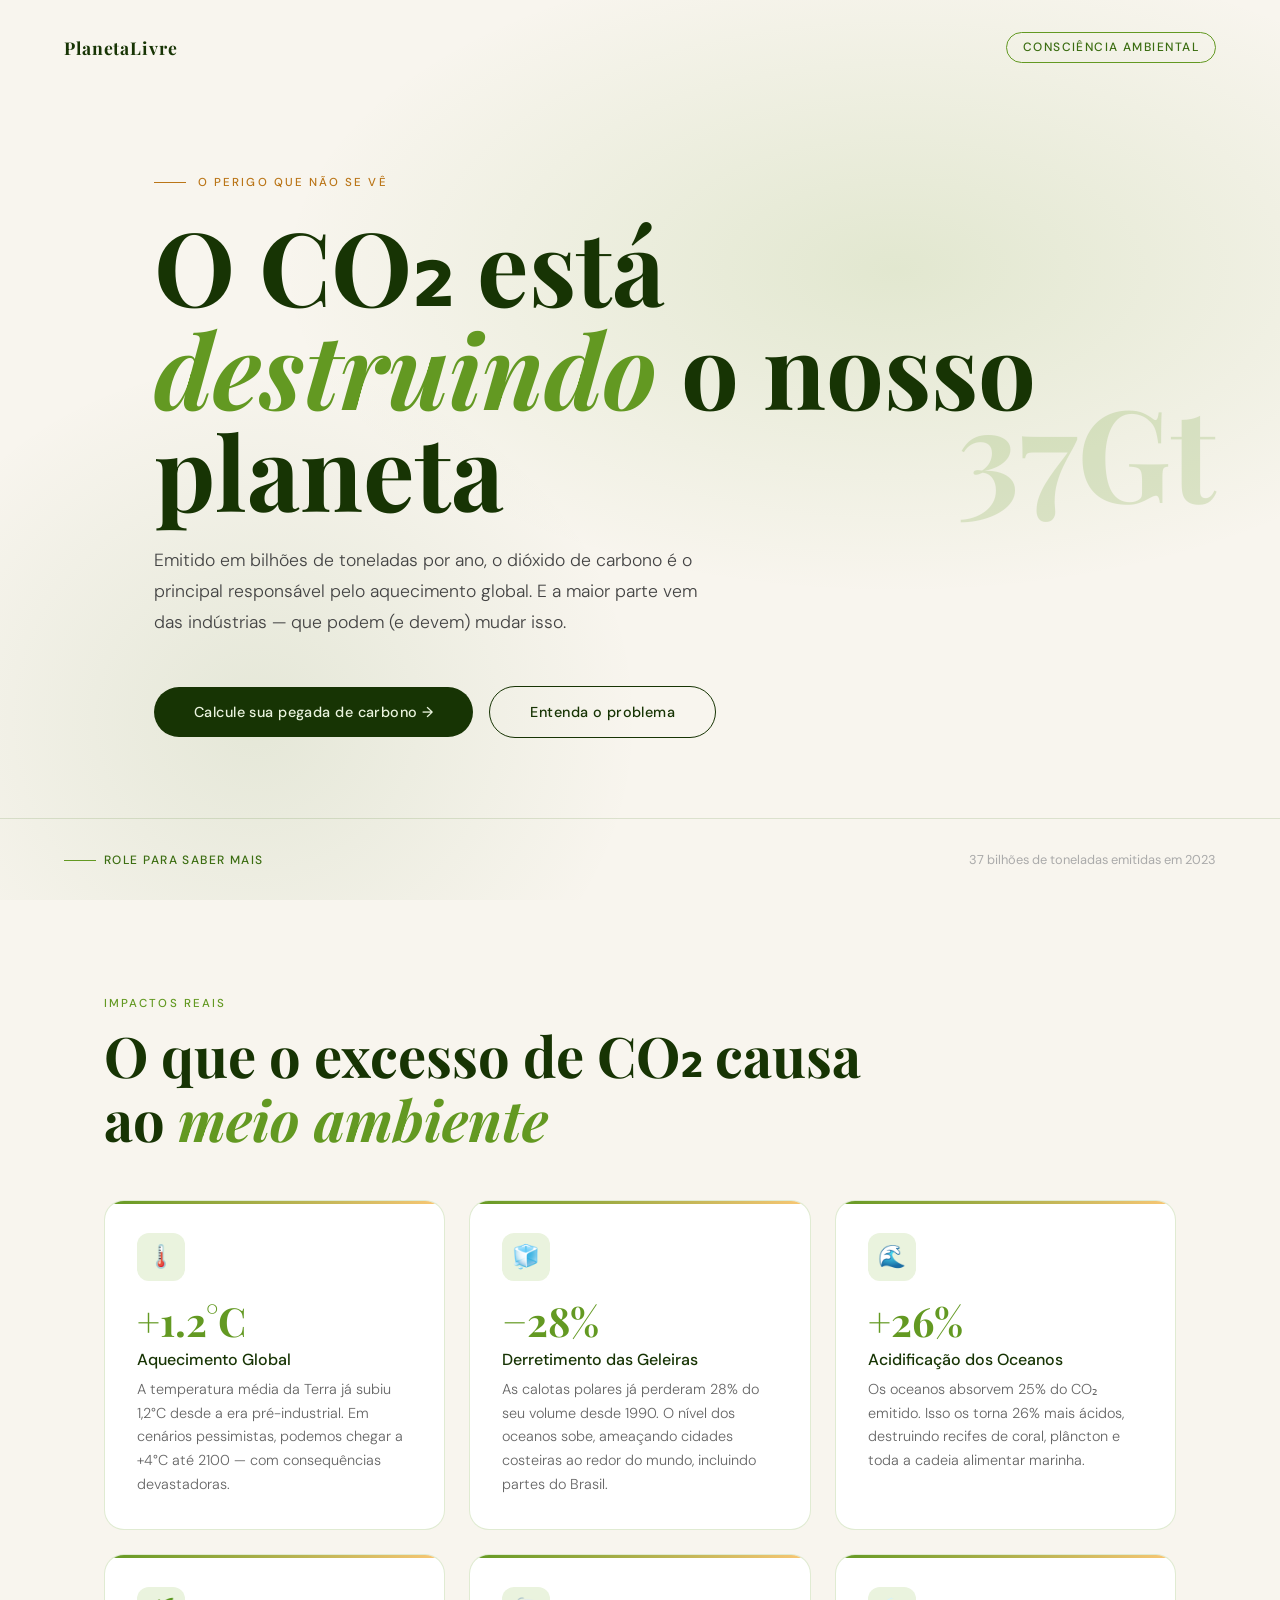
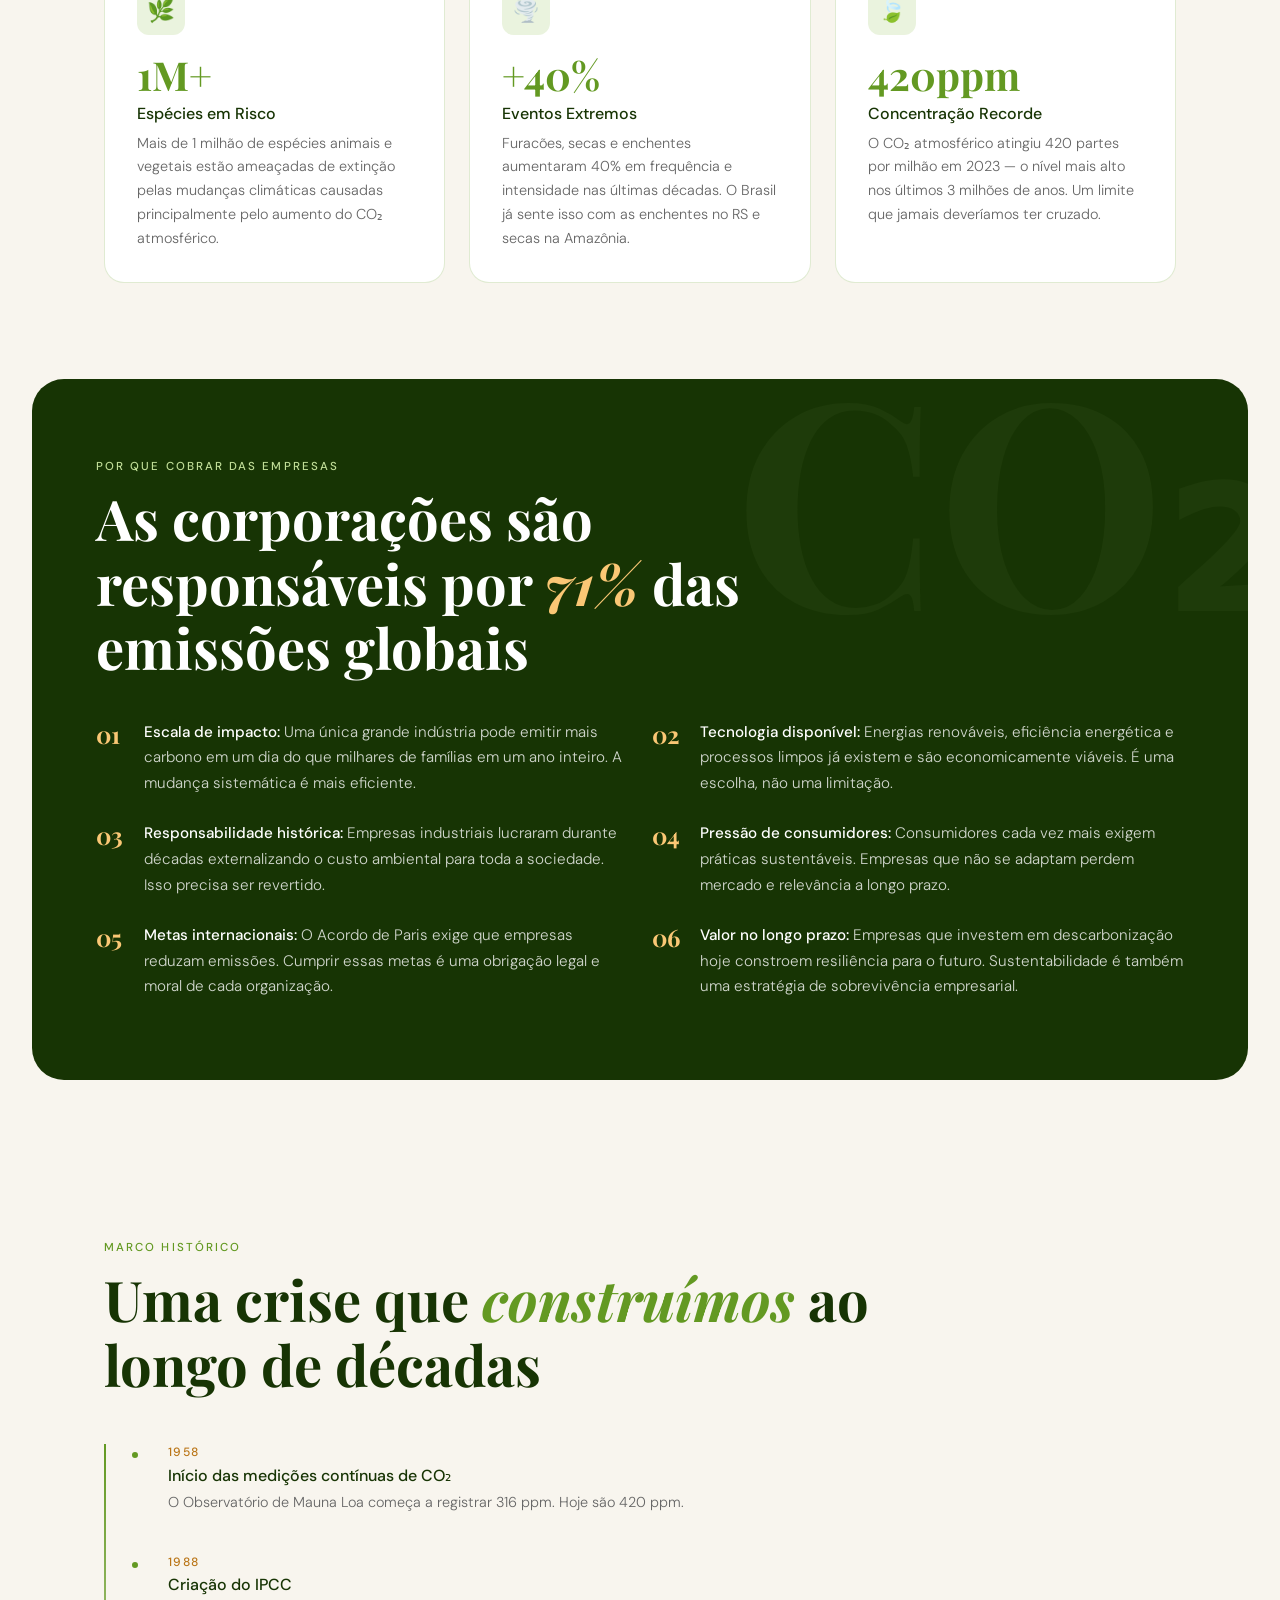
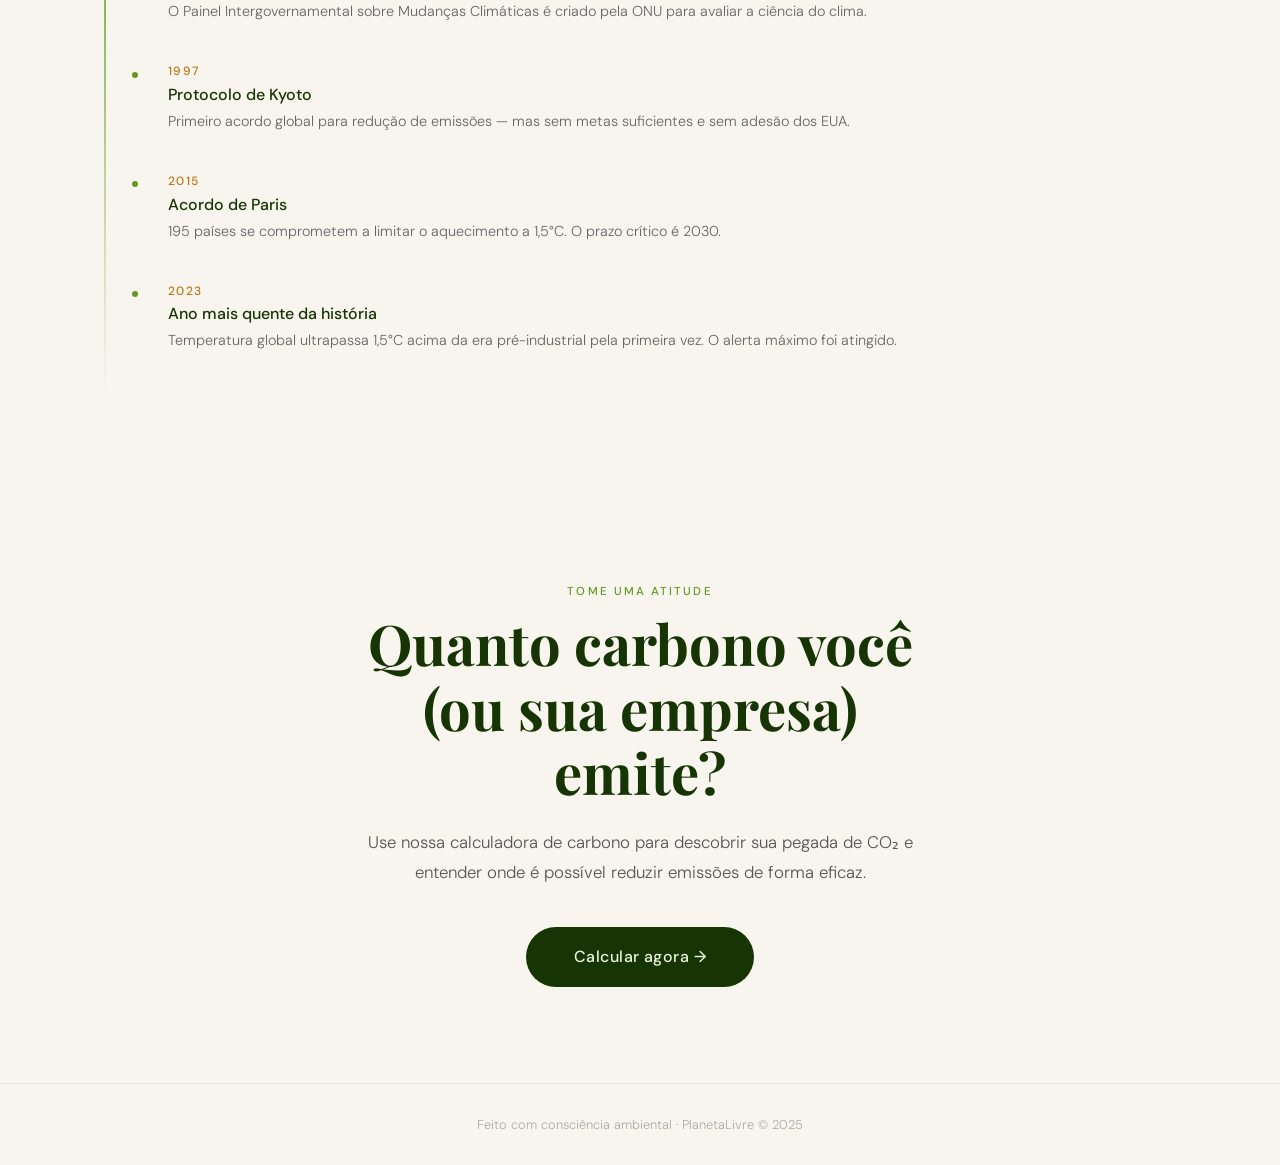
==== index.html @ 0bc3dec7 "Add files via upload" ====
<!DOCTYPE html>
<html lang="pt-BR">
<head>
  <meta charset="UTF-8">
  <meta name="viewport" content="width=device-width, initial-scale=1.0">
  <title>CO₂ — O Inimigo Invisível</title>
  <link rel="stylesheet" href="css/style_index.css">
</head>
<body>

  <!-- Partículas flutuantes -->
  <div class="particles" id="particles"></div>

  <!-- ── HERO ── -->
  <div class="hero">
    <div class="hero-bg"></div>

    <nav>
      <div class="logo">PlanetaLivre</div>
      <span class="nav-tag">Consciência Ambiental</span>
    </nav>

    <div class="hero-content">
      <div class="overline">O perigo que não se vê</div>
      <h1>O CO₂ está <em>destruindo</em> o nosso planeta</h1>
      <p class="hero-desc">
        Emitido em bilhões de toneladas por ano, o dióxido de carbono é o principal responsável
        pelo aquecimento global. E a maior parte vem das indústrias — que podem (e devem) mudar isso.
      </p>
      <div class="cta-group">
        <a href="calculadora.html" class="btn-primary">Calcule sua pegada de carbono →</a>
        <a href="#impacto" class="btn-outline">Entenda o problema</a>
      </div>
    </div>

    <div class="hero-stat">
      <div class="stat-number">37Gt</div>
    </div>

    <div class="hero-bottom">
      <div class="scroll-hint">
        <span class="scroll-line"></span>
        Role para saber mais
      </div>
      <span style="font-size: 0.8rem; color: #aaa;">37 bilhões de toneladas emitidas em 2023</span>
    </div>
  </div>

  <!-- ── IMPACTO ── -->
  <section id="impacto">
    <div class="section-label">Impactos reais</div>
    <h2 class="section-title">O que o excesso de CO₂ causa ao <em>meio ambiente</em></h2>

    <div class="impact-grid">
      <div class="impact-card">
        <div class="card-icon">🌡️</div>
        <div class="card-num">+1.2°C</div>
        <div class="card-title">Aquecimento Global</div>
        <p class="card-desc">A temperatura média da Terra já subiu 1,2°C desde a era pré-industrial. Em cenários pessimistas, podemos chegar a +4°C até 2100 — com consequências devastadoras.</p>
      </div>
      <div class="impact-card">
        <div class="card-icon">🧊</div>
        <div class="card-num">−28%</div>
        <div class="card-title">Derretimento das Geleiras</div>
        <p class="card-desc">As calotas polares já perderam 28% do seu volume desde 1990. O nível dos oceanos sobe, ameaçando cidades costeiras ao redor do mundo, incluindo partes do Brasil.</p>
      </div>
      <div class="impact-card">
        <div class="card-icon">🌊</div>
        <div class="card-num">+26%</div>
        <div class="card-title">Acidificação dos Oceanos</div>
        <p class="card-desc">Os oceanos absorvem 25% do CO₂ emitido. Isso os torna 26% mais ácidos, destruindo recifes de coral, plâncton e toda a cadeia alimentar marinha.</p>
      </div>
      <div class="impact-card">
        <div class="card-icon">🌿</div>
        <div class="card-num">1M+</div>
        <div class="card-title">Espécies em Risco</div>
        <p class="card-desc">Mais de 1 milhão de espécies animais e vegetais estão ameaçadas de extinção pelas mudanças climáticas causadas principalmente pelo aumento do CO₂ atmosférico.</p>
      </div>
      <div class="impact-card">
        <div class="card-icon">🌪️</div>
        <div class="card-num">+40%</div>
        <div class="card-title">Eventos Extremos</div>
        <p class="card-desc">Furacões, secas e enchentes aumentaram 40% em frequência e intensidade nas últimas décadas. O Brasil já sente isso com as enchentes no RS e secas na Amazônia.</p>
      </div>
      <div class="impact-card">
        <div class="card-icon">🍃</div>
        <div class="card-num">420ppm</div>
        <div class="card-title">Concentração Recorde</div>
        <p class="card-desc">O CO₂ atmosférico atingiu 420 partes por milhão em 2023 — o nível mais alto nos últimos 3 milhões de anos. Um limite que jamais deveríamos ter cruzado.</p>
      </div>
    </div>
  </section>

  <!-- ── EMPRESAS ── -->
  <div style="padding: 0 0 4rem;">
    <div class="companies-section">
      <div class="section-label">Por que cobrar das empresas</div>
      <h2 class="section-title">As corporações são responsáveis por <em>71%</em> das emissões globais</h2>

      <ul class="reasons-list">
        <li class="reason-item">
          <span class="reason-num">01</span>
          <p class="reason-text"><strong>Escala de impacto:</strong> Uma única grande indústria pode emitir mais carbono em um dia do que milhares de famílias em um ano inteiro. A mudança sistemática é mais eficiente.</p>
        </li>
        <li class="reason-item">
          <span class="reason-num">02</span>
          <p class="reason-text"><strong>Tecnologia disponível:</strong> Energias renováveis, eficiência energética e processos limpos já existem e são economicamente viáveis. É uma escolha, não uma limitação.</p>
        </li>
        <li class="reason-item">
          <span class="reason-num">03</span>
          <p class="reason-text"><strong>Responsabilidade histórica:</strong> Empresas industriais lucraram durante décadas externalizando o custo ambiental para toda a sociedade. Isso precisa ser revertido.</p>
        </li>
        <li class="reason-item">
          <span class="reason-num">04</span>
          <p class="reason-text"><strong>Pressão de consumidores:</strong> Consumidores cada vez mais exigem práticas sustentáveis. Empresas que não se adaptam perdem mercado e relevância a longo prazo.</p>
        </li>
        <li class="reason-item">
          <span class="reason-num">05</span>
          <p class="reason-text"><strong>Metas internacionais:</strong> O Acordo de Paris exige que empresas reduzam emissões. Cumprir essas metas é uma obrigação legal e moral de cada organização.</p>
        </li>
        <li class="reason-item">
          <span class="reason-num">06</span>
          <p class="reason-text"><strong>Valor no longo prazo:</strong> Empresas que investem em descarbonização hoje constroem resiliência para o futuro. Sustentabilidade é também uma estratégia de sobrevivência empresarial.</p>
        </li>
      </ul>
    </div>
  </div>

  <!-- ── TIMELINE ── -->
  <section>
    <div class="section-label">Marco histórico</div>
    <h2 class="section-title">Uma crise que <em>construímos</em> ao longo de décadas</h2>

    <div class="timeline">
      <div class="timeline-item">
        <div class="timeline-year">1958</div>
        <div class="timeline-event">Início das medições contínuas de CO₂</div>
        <p class="timeline-detail">O Observatório de Mauna Loa começa a registrar 316 ppm. Hoje são 420 ppm.</p>
      </div>
      <div class="timeline-item">
        <div class="timeline-year">1988</div>
        <div class="timeline-event">Criação do IPCC</div>
        <p class="timeline-detail">O Painel Intergovernamental sobre Mudanças Climáticas é criado pela ONU para avaliar a ciência do clima.</p>
      </div>
      <div class="timeline-item">
        <div class="timeline-year">1997</div>
        <div class="timeline-event">Protocolo de Kyoto</div>
        <p class="timeline-detail">Primeiro acordo global para redução de emissões — mas sem metas suficientes e sem adesão dos EUA.</p>
      </div>
      <div class="timeline-item">
        <div class="timeline-year">2015</div>
        <div class="timeline-event">Acordo de Paris</div>
        <p class="timeline-detail">195 países se comprometem a limitar o aquecimento a 1,5°C. O prazo crítico é 2030.</p>
      </div>
      <div class="timeline-item">
        <div class="timeline-year">2023</div>
        <div class="timeline-event">Ano mais quente da história</div>
        <p class="timeline-detail">Temperatura global ultrapassa 1,5°C acima da era pré-industrial pela primeira vez. O alerta máximo foi atingido.</p>
      </div>
    </div>
  </section>

  <!-- ── CTA FINAL ── -->
  <div class="cta-section">
    <div class="section-label">Tome uma atitude</div>
    <h2 class="section-title">Quanto carbono você (ou sua empresa) emite?</h2>
    <p>Use nossa calculadora de carbono para descobrir sua pegada de CO₂ e entender onde é possível reduzir emissões de forma eficaz.</p>
    <a href="calculadora.html" class="btn-primary" style="font-size: 1rem; padding: 1.2rem 3rem;">Calcular agora →</a>
  </div>

  <footer>
    Feito com consciência ambiental &middot; PlanetaLivre &copy; 2025
  </footer>

  <script src="js/particles.js"></script>
</body>
</html>
---- css/style_index.css ----
@import url('https://fonts.googleapis.com/css2?family=Playfair+Display:ital,wght@0,400;0,700;1,400&family=DM+Sans:wght@300;400;500&display=swap');

*, *::before, *::after { margin: 0; padding: 0; box-sizing: border-box; }

:root {
  --green-dark: #173404;
  --green-mid: #3B6D11;
  --green-soft: #639922;
  --green-light: #C0DD97;
  --green-pale: #EAF3DE;
  --amber: #BA7517;
  --amber-light: #FAC775;
  --cream: #f8f5ee;
  --text: #1a1a1a;
}

html { scroll-behavior: smooth; }

body {
  font-family: 'DM Sans', sans-serif;
  background: var(--cream);
  color: var(--text);
  overflow-x: hidden;
}

/* ── HERO ── */
.hero {
  min-height: 100vh;
  display: grid;
  grid-template-rows: auto 1fr auto;
  position: relative;
  overflow: hidden;
}

.hero-bg {
  position: absolute;
  inset: 0;
  background:
    radial-gradient(ellipse 80% 60% at 70% 30%, rgba(99,153,34,0.15) 0%, transparent 60%),
    radial-gradient(ellipse 60% 80% at 20% 80%, rgba(59,109,17,0.1) 0%, transparent 50%),
    var(--cream);
  z-index: 0;
}

.particles {
  position: absolute;
  inset: 0;
  z-index: 0;
  pointer-events: none;
}

.particle {
  position: absolute;
  border-radius: 50%;
  opacity: 0.12;
  animation: float linear infinite;
}

@keyframes float {
  0%   { transform: translateY(110vh) scale(0.5); opacity: 0; }
  10%  { opacity: 0.12; }
  90%  { opacity: 0.12; }
  100% { transform: translateY(-10vh) scale(1.2); opacity: 0; }
}

nav {
  position: relative;
  z-index: 10;
  display: flex;
  justify-content: space-between;
  align-items: center;
  padding: 2rem 4rem;
}

.logo {
  font-family: 'Playfair Display', serif;
  font-size: 1.1rem;
  font-weight: 700;
  color: var(--green-dark);
  letter-spacing: 0.05em;
}

.nav-tag {
  font-size: 0.75rem;
  font-weight: 500;
  text-transform: uppercase;
  letter-spacing: 0.12em;
  color: var(--green-mid);
  border: 1px solid var(--green-soft);
  padding: 0.4rem 1rem;
  border-radius: 999px;
}

.hero-content {
  position: relative;
  z-index: 2;
  display: flex;
  flex-direction: column;
  justify-content: center;
  padding: 2rem 4rem;
  max-width: 1100px;
  margin: 0 auto;
  width: 100%;
}

.overline {
  font-size: 0.72rem;
  font-weight: 500;
  text-transform: uppercase;
  letter-spacing: 0.18em;
  color: var(--amber);
  margin-bottom: 1.5rem;
  display: flex;
  align-items: center;
  gap: 0.75rem;
}

.overline::before {
  content: '';
  display: block;
  width: 2rem;
  height: 1px;
  background: var(--amber);
}

h1 {
  font-family: 'Playfair Display', serif;
  font-size: clamp(3rem, 8vw, 7rem);
  line-height: 1.0;
  font-weight: 700;
  color: var(--green-dark);
  max-width: 14ch;
  margin-bottom: 1.5rem;
}

h1 em {
  font-style: italic;
  color: var(--green-soft);
}

.hero-desc {
  font-size: 1.1rem;
  line-height: 1.75;
  color: #444;
  max-width: 48ch;
  font-weight: 300;
  margin-bottom: 3rem;
}

.cta-group {
  display: flex;
  gap: 1rem;
  align-items: center;
  flex-wrap: wrap;
}

.btn-primary {
  background: var(--green-dark);
  color: var(--green-pale);
  text-decoration: none;
  padding: 1rem 2.5rem;
  border-radius: 999px;
  font-size: 0.9rem;
  font-weight: 500;
  letter-spacing: 0.03em;
  border: none;
  cursor: pointer;
  transition: background 0.25s, transform 0.2s;
  display: inline-block;
}

.btn-primary:hover {
  background: var(--green-mid);
  transform: translateY(-2px);
}

.btn-outline {
  color: var(--green-dark);
  text-decoration: none;
  padding: 1rem 2.5rem;
  border-radius: 999px;
  font-size: 0.9rem;
  font-weight: 500;
  letter-spacing: 0.03em;
  border: 1.5px solid var(--green-dark);
  cursor: pointer;
  transition: all 0.25s;
  background: transparent;
  display: inline-block;
}

.btn-outline:hover {
  background: var(--green-pale);
  transform: translateY(-2px);
}

.hero-stat {
  position: absolute;
  right: 4rem;
  top: 50%;
  transform: translateY(-50%);
  z-index: 2;
  text-align: right;
}

.stat-number {
  font-family: 'Playfair Display', serif;
  font-size: clamp(4rem, 10vw, 9rem);
  font-weight: 700;
  color: var(--green-soft);
  opacity: 0.18;
  line-height: 1;
  pointer-events: none;
}

.hero-bottom {
  position: relative;
  z-index: 2;
  padding: 2rem 4rem;
  display: flex;
  justify-content: space-between;
  align-items: flex-end;
  border-top: 1px solid rgba(59,109,17,0.15);
}

.scroll-hint {
  display: flex;
  align-items: center;
  gap: 0.5rem;
  font-size: 0.75rem;
  color: var(--green-mid);
  text-transform: uppercase;
  letter-spacing: 0.12em;
  font-weight: 500;
}

.scroll-line {
  width: 2rem;
  height: 1px;
  background: var(--green-soft);
  animation: pulse-line 2s ease-in-out infinite;
}

@keyframes pulse-line {
  0%, 100% { width: 2rem; opacity: 1; }
  50%       { width: 3rem; opacity: 0.5; }
}

/* ── SECTIONS ── */
section {
  padding: 6rem 4rem;
  max-width: 1200px;
  margin: 0 auto;
}

.section-label {
  font-size: 0.72rem;
  font-weight: 500;
  text-transform: uppercase;
  letter-spacing: 0.18em;
  color: var(--green-soft);
  margin-bottom: 0.75rem;
}

.section-title {
  font-family: 'Playfair Display', serif;
  font-size: clamp(2rem, 5vw, 3.5rem);
  line-height: 1.15;
  color: var(--green-dark);
  margin-bottom: 1.5rem;
  max-width: 22ch;
}

.section-title em {
  font-style: italic;
  color: var(--green-soft);
}

/* ── IMPACT CARDS ── */
.impact-grid {
  display: grid;
  grid-template-columns: repeat(auto-fit, minmax(280px, 1fr));
  gap: 1.5rem;
  margin-top: 3rem;
}

.impact-card {
  background: white;
  border-radius: 20px;
  padding: 2rem;
  border: 1px solid rgba(99,153,34,0.2);
  transition: transform 0.3s, box-shadow 0.3s;
  position: relative;
  overflow: hidden;
}

.impact-card::before {
  content: '';
  position: absolute;
  top: 0; left: 0; right: 0;
  height: 3px;
  background: linear-gradient(90deg, var(--green-soft), var(--amber-light));
}

.impact-card:hover {
  transform: translateY(-6px);
  box-shadow: 0 20px 40px rgba(23,52,4,0.1);
}

.card-icon {
  width: 48px;
  height: 48px;
  border-radius: 12px;
  background: var(--green-pale);
  display: flex;
  align-items: center;
  justify-content: center;
  margin-bottom: 1.25rem;
  font-size: 1.4rem;
}

.card-num {
  font-family: 'Playfair Display', serif;
  font-size: 2.5rem;
  font-weight: 700;
  color: var(--green-soft);
  line-height: 1;
  margin-bottom: 0.5rem;
}

.card-title {
  font-size: 1rem;
  font-weight: 500;
  color: var(--green-dark);
  margin-bottom: 0.5rem;
}

.card-desc {
  font-size: 0.9rem;
  color: #666;
  line-height: 1.65;
  font-weight: 300;
}

/* ── COMPANIES SECTION ── */
.companies-section {
  background: var(--green-dark);
  color: white;
  border-radius: 32px;
  padding: 5rem 4rem;
  margin: 0 2rem;
  position: relative;
  overflow: hidden;
}

.companies-section::before {
  content: 'CO₂';
  position: absolute;
  right: -2rem; top: -2rem;
  font-family: 'Playfair Display', serif;
  font-size: 18rem;
  font-weight: 700;
  color: rgba(192,221,151,0.04);
  pointer-events: none;
  line-height: 1;
}

.companies-section .section-label { color: var(--green-light); }
.companies-section .section-title { color: white; }
.companies-section .section-title em { color: var(--amber-light); }

.reasons-list {
  list-style: none;
  margin-top: 2.5rem;
  display: grid;
  grid-template-columns: 1fr 1fr;
  gap: 1.5rem;
}

.reason-item {
  display: flex;
  gap: 1rem;
  align-items: flex-start;
}

.reason-num {
  font-family: 'Playfair Display', serif;
  font-size: 1.5rem;
  font-weight: 700;
  color: var(--amber-light);
  min-width: 2rem;
  line-height: 1.2;
}

.reason-text {
  font-size: 0.95rem;
  line-height: 1.7;
  color: rgba(255,255,255,0.8);
  font-weight: 300;
}

.reason-text strong {
  color: white;
  font-weight: 500;
}

/* ── TIMELINE ── */
.timeline {
  position: relative;
  padding-left: 2rem;
  margin-top: 3rem;
}

.timeline::before {
  content: '';
  position: absolute;
  left: 0; top: 0; bottom: 0;
  width: 2px;
  background: linear-gradient(to bottom, var(--green-soft), transparent);
}

.timeline-item {
  position: relative;
  padding-left: 2rem;
  padding-bottom: 2.5rem;
}

.timeline-item::before {
  content: '';
  position: absolute;
  left: -0.35rem; top: 0.4rem;
  width: 10px; height: 10px;
  border-radius: 50%;
  background: var(--green-soft);
  border: 2px solid var(--cream);
}

.timeline-year {
  font-size: 0.75rem;
  font-weight: 500;
  text-transform: uppercase;
  letter-spacing: 0.12em;
  color: var(--amber);
  margin-bottom: 0.3rem;
}

.timeline-event {
  font-weight: 500;
  color: var(--green-dark);
  margin-bottom: 0.3rem;
}

.timeline-detail {
  font-size: 0.9rem;
  color: #666;
  font-weight: 300;
  line-height: 1.6;
}

/* ── CTA FINAL ── */
.cta-section {
  text-align: center;
  padding: 6rem 2rem;
  max-width: 680px;
  margin: 0 auto;
}

.cta-section .section-title {
  max-width: 100%;
  text-align: center;
  margin: 0.75rem auto 1.5rem;
}

.cta-section p {
  font-size: 1.05rem;
  color: #555;
  margin-bottom: 2.5rem;
  font-weight: 300;
  line-height: 1.75;
}

footer {
  text-align: center;
  padding: 2rem;
  font-size: 0.8rem;
  color: #aaa;
  border-top: 1px solid rgba(99,153,34,0.15);
  font-weight: 300;
}

/* ── RESPONSIVE ── */
@media (max-width: 768px) {
  nav, .hero-content, .hero-bottom { padding-left: 1.5rem; padding-right: 1.5rem; }
  .hero-stat { display: none; }
  section { padding: 4rem 1.5rem; }
  .companies-section { margin: 0; border-radius: 0; padding: 3rem 1.5rem; }
  .reasons-list { grid-template-columns: 1fr; }
}
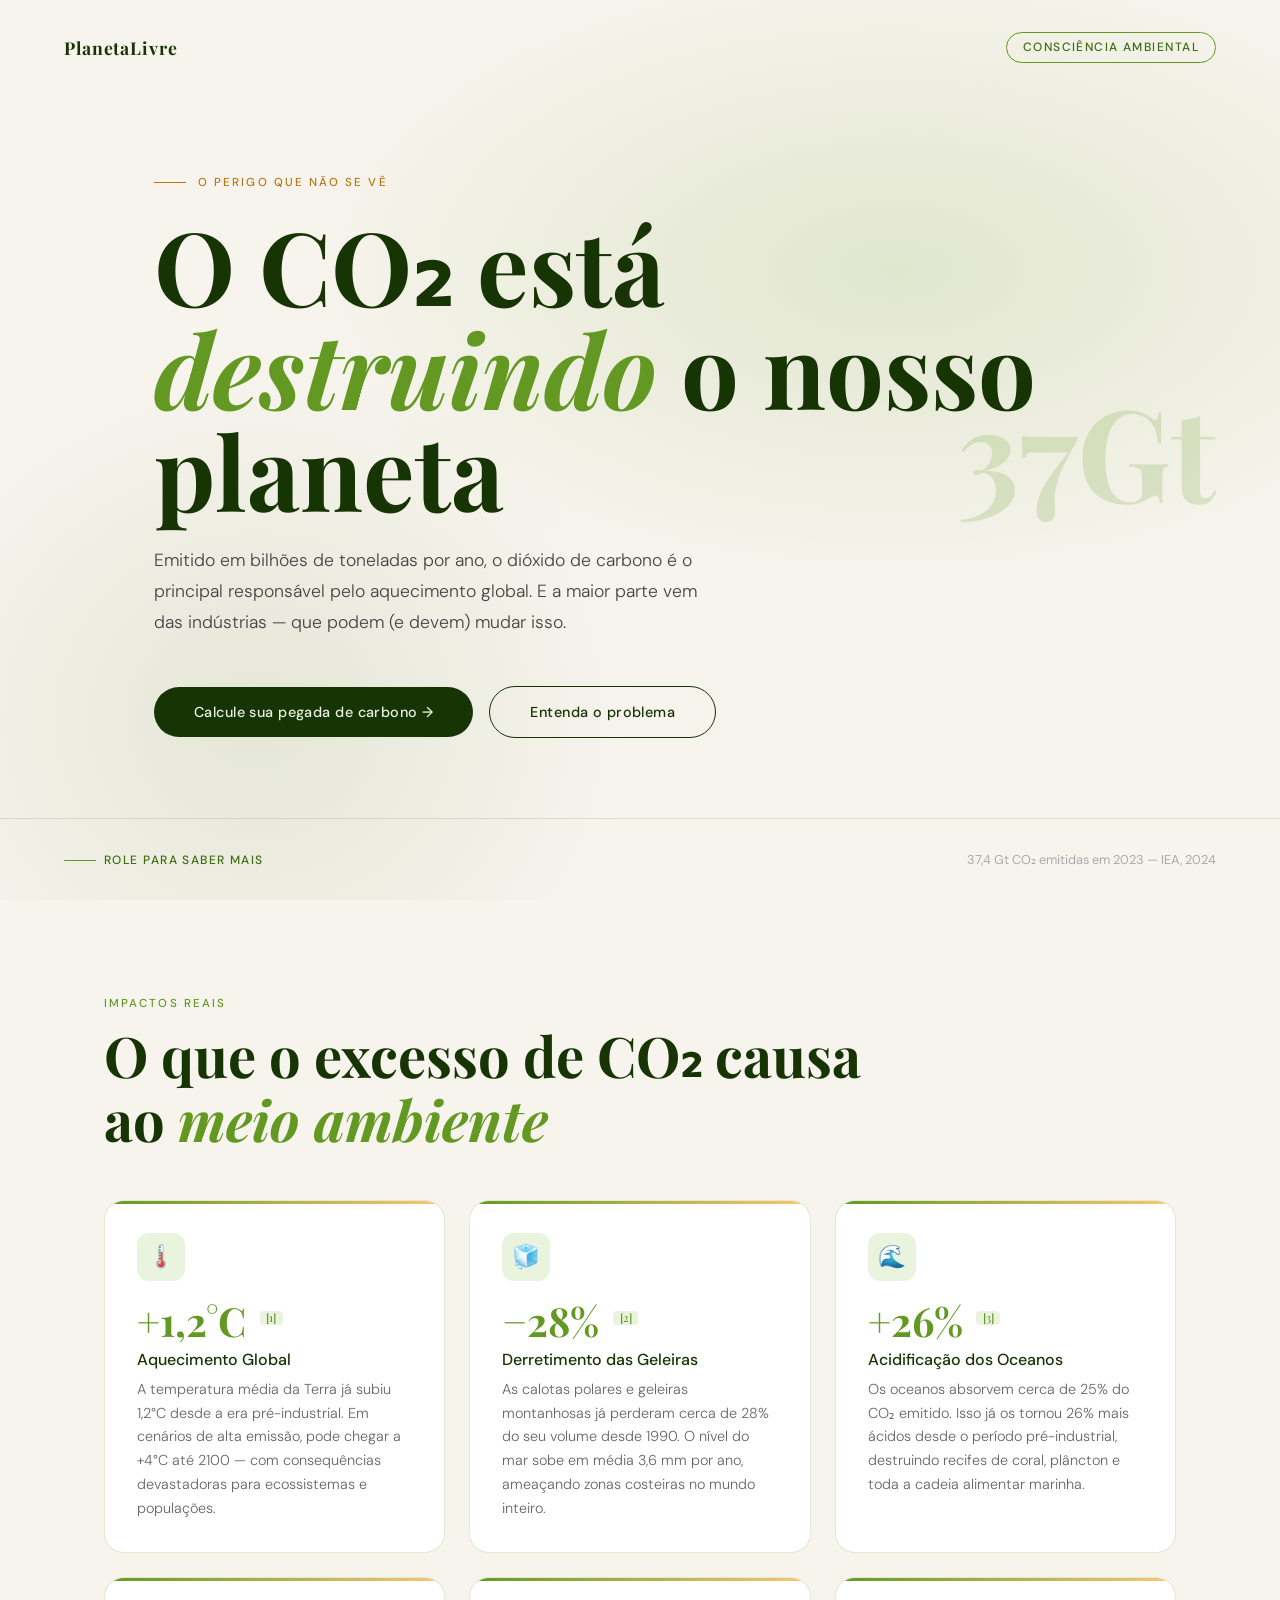
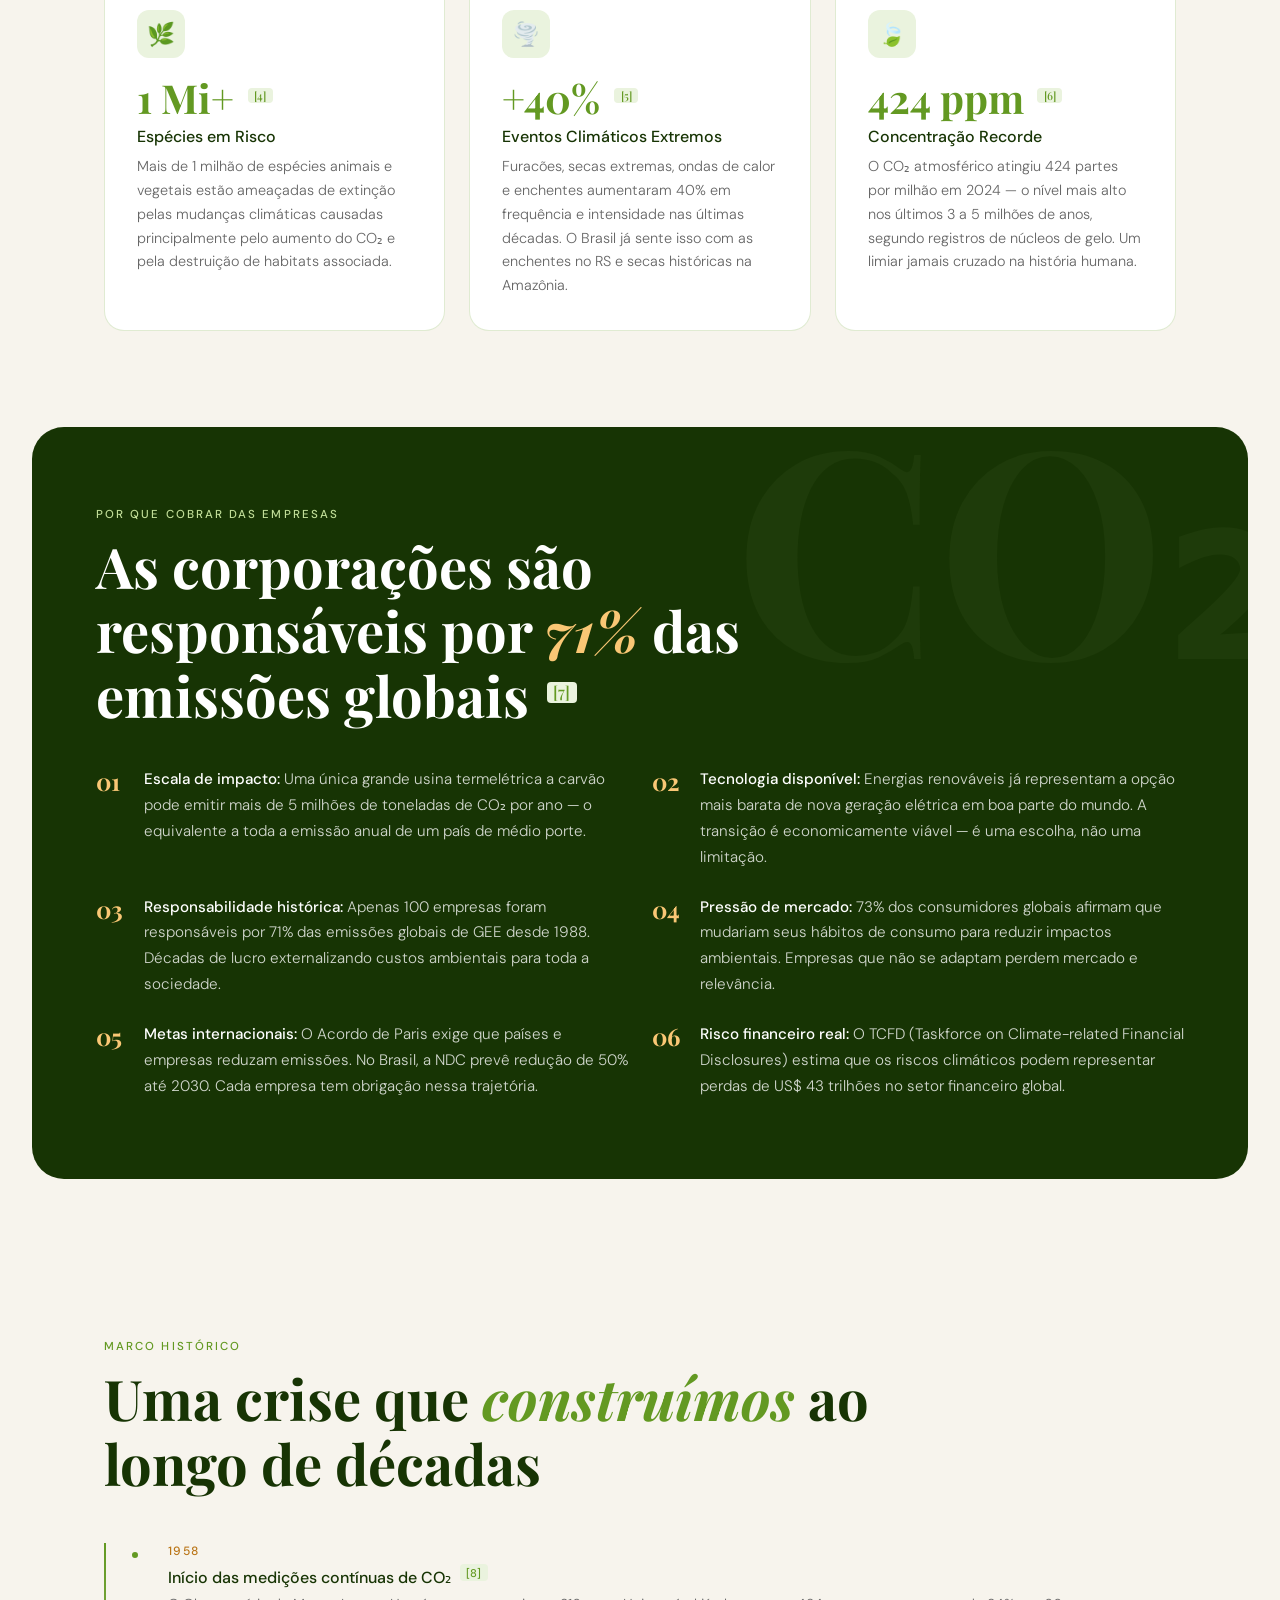
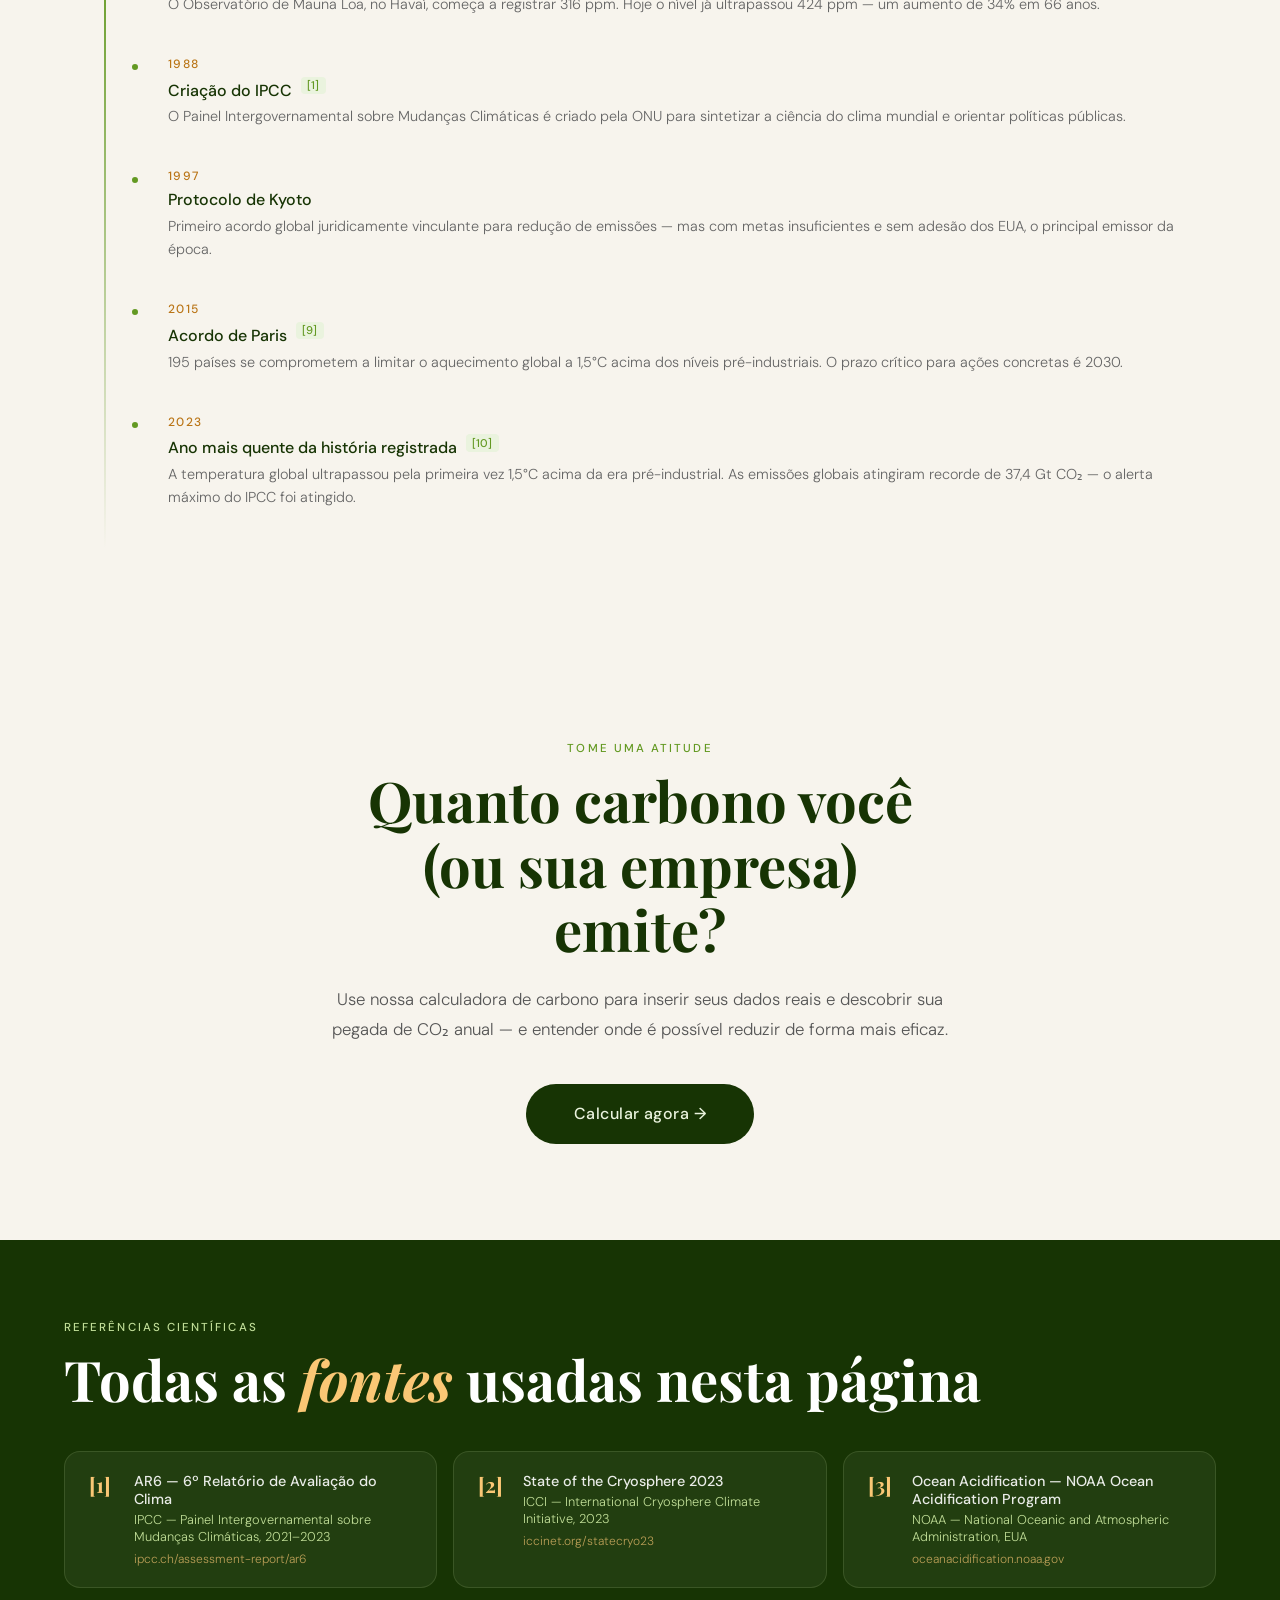
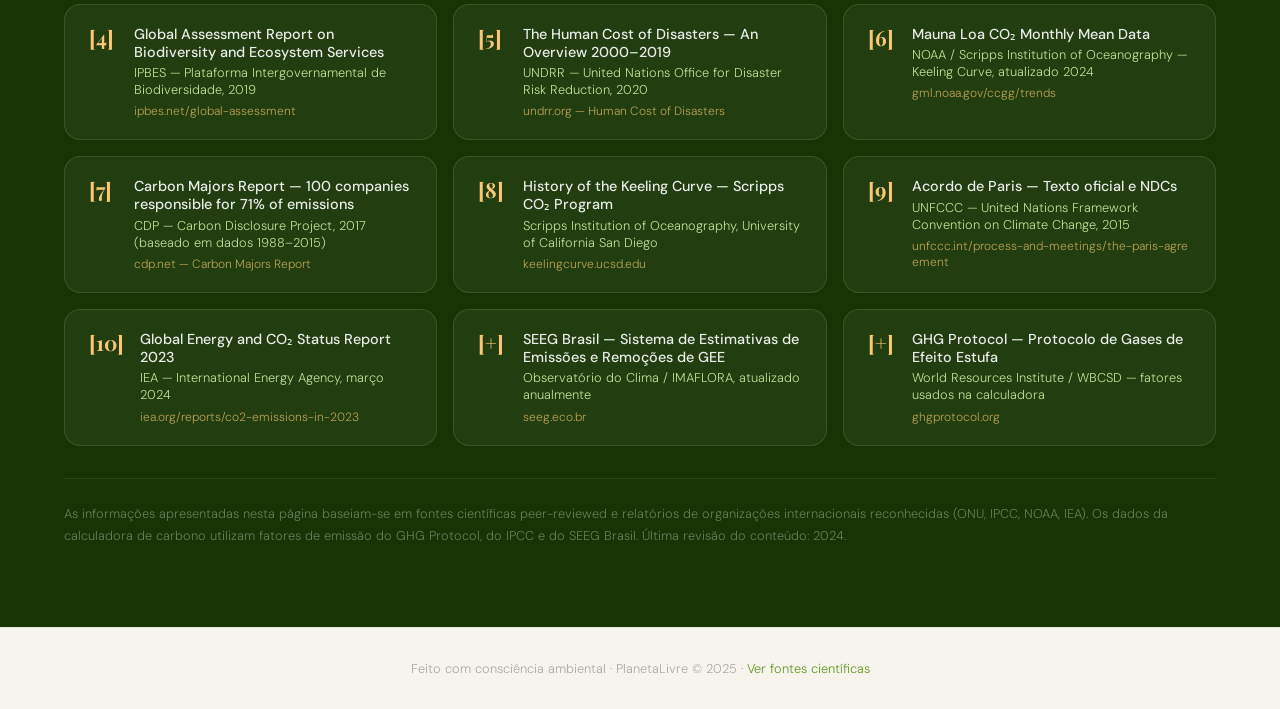
==== commit b01d4d2d: "Add files via upload" ====
--- a/index.html
+++ b/index.html
@@ -3,15 +3,14 @@
 <head>
   <meta charset="UTF-8">
   <meta name="viewport" content="width=device-width, initial-scale=1.0">
-  <title>CO₂ — O Inimigo Invisível</title>
+  <title>CO₂ — O Inimigo Invisível | PlanetaLivre</title>
   <link rel="stylesheet" href="css/style_index.css">
 </head>
 <body>
 
-  <!-- Partículas flutuantes -->
   <div class="particles" id="particles"></div>
 
-  <!-- ── HERO ── -->
+  <!-- ══════════ HERO ══════════ -->
   <div class="hero">
     <div class="hero-bg"></div>
 
@@ -42,91 +41,98 @@
         <span class="scroll-line"></span>
         Role para saber mais
       </div>
-      <span style="font-size: 0.8rem; color: #aaa;">37 bilhões de toneladas emitidas em 2023</span>
+      <span style="font-size:0.8rem;color:#aaa;">37,4 Gt CO₂ emitidas em 2023 — IEA, 2024</span>
     </div>
   </div>
 
-  <!-- ── IMPACTO ── -->
+  <!-- ══════════ IMPACTO ══════════ -->
   <section id="impacto">
     <div class="section-label">Impactos reais</div>
     <h2 class="section-title">O que o excesso de CO₂ causa ao <em>meio ambiente</em></h2>
 
     <div class="impact-grid">
+
       <div class="impact-card">
         <div class="card-icon">🌡️</div>
-        <div class="card-num">+1.2°C</div>
+        <div class="card-num">+1,2°C <a class="src-ref" href="#fontes" title="Fonte 1">[1]</a></div>
         <div class="card-title">Aquecimento Global</div>
-        <p class="card-desc">A temperatura média da Terra já subiu 1,2°C desde a era pré-industrial. Em cenários pessimistas, podemos chegar a +4°C até 2100 — com consequências devastadoras.</p>
-      </div>
+        <p class="card-desc">A temperatura média da Terra já subiu 1,2°C desde a era pré-industrial. Em cenários de alta emissão, pode chegar a +4°C até 2100 — com consequências devastadoras para ecossistemas e populações.</p>
+      </div>
+
       <div class="impact-card">
         <div class="card-icon">🧊</div>
-        <div class="card-num">−28%</div>
+        <div class="card-num">−28% <a class="src-ref" href="#fontes" title="Fonte 2">[2]</a></div>
         <div class="card-title">Derretimento das Geleiras</div>
-        <p class="card-desc">As calotas polares já perderam 28% do seu volume desde 1990. O nível dos oceanos sobe, ameaçando cidades costeiras ao redor do mundo, incluindo partes do Brasil.</p>
-      </div>
+        <p class="card-desc">As calotas polares e geleiras montanhosas já perderam cerca de 28% do seu volume desde 1990. O nível do mar sobe em média 3,6 mm por ano, ameaçando zonas costeiras no mundo inteiro.</p>
+      </div>
+
       <div class="impact-card">
         <div class="card-icon">🌊</div>
-        <div class="card-num">+26%</div>
+        <div class="card-num">+26% <a class="src-ref" href="#fontes" title="Fonte 3">[3]</a></div>
         <div class="card-title">Acidificação dos Oceanos</div>
-        <p class="card-desc">Os oceanos absorvem 25% do CO₂ emitido. Isso os torna 26% mais ácidos, destruindo recifes de coral, plâncton e toda a cadeia alimentar marinha.</p>
-      </div>
+        <p class="card-desc">Os oceanos absorvem cerca de 25% do CO₂ emitido. Isso já os tornou 26% mais ácidos desde o período pré-industrial, destruindo recifes de coral, plâncton e toda a cadeia alimentar marinha.</p>
+      </div>
+
       <div class="impact-card">
         <div class="card-icon">🌿</div>
-        <div class="card-num">1M+</div>
+        <div class="card-num">1 Mi+ <a class="src-ref" href="#fontes" title="Fonte 4">[4]</a></div>
         <div class="card-title">Espécies em Risco</div>
-        <p class="card-desc">Mais de 1 milhão de espécies animais e vegetais estão ameaçadas de extinção pelas mudanças climáticas causadas principalmente pelo aumento do CO₂ atmosférico.</p>
-      </div>
+        <p class="card-desc">Mais de 1 milhão de espécies animais e vegetais estão ameaçadas de extinção pelas mudanças climáticas causadas principalmente pelo aumento do CO₂ e pela destruição de habitats associada.</p>
+      </div>
+
       <div class="impact-card">
         <div class="card-icon">🌪️</div>
-        <div class="card-num">+40%</div>
-        <div class="card-title">Eventos Extremos</div>
-        <p class="card-desc">Furacões, secas e enchentes aumentaram 40% em frequência e intensidade nas últimas décadas. O Brasil já sente isso com as enchentes no RS e secas na Amazônia.</p>
-      </div>
+        <div class="card-num">+40% <a class="src-ref" href="#fontes" title="Fonte 5">[5]</a></div>
+        <div class="card-title">Eventos Climáticos Extremos</div>
+        <p class="card-desc">Furacões, secas extremas, ondas de calor e enchentes aumentaram 40% em frequência e intensidade nas últimas décadas. O Brasil já sente isso com as enchentes no RS e secas históricas na Amazônia.</p>
+      </div>
+
       <div class="impact-card">
         <div class="card-icon">🍃</div>
-        <div class="card-num">420ppm</div>
+        <div class="card-num">424 ppm <a class="src-ref" href="#fontes" title="Fonte 6">[6]</a></div>
         <div class="card-title">Concentração Recorde</div>
-        <p class="card-desc">O CO₂ atmosférico atingiu 420 partes por milhão em 2023 — o nível mais alto nos últimos 3 milhões de anos. Um limite que jamais deveríamos ter cruzado.</p>
-      </div>
+        <p class="card-desc">O CO₂ atmosférico atingiu 424 partes por milhão em 2024 — o nível mais alto nos últimos 3 a 5 milhões de anos, segundo registros de núcleos de gelo. Um limiar jamais cruzado na história humana.</p>
+      </div>
+
     </div>
   </section>
 
-  <!-- ── EMPRESAS ── -->
-  <div style="padding: 0 0 4rem;">
+  <!-- ══════════ EMPRESAS ══════════ -->
+  <div style="padding:0 0 4rem;">
     <div class="companies-section">
       <div class="section-label">Por que cobrar das empresas</div>
-      <h2 class="section-title">As corporações são responsáveis por <em>71%</em> das emissões globais</h2>
+      <h2 class="section-title">As corporações são responsáveis por <em>71%</em> das emissões globais <a class="src-ref" href="#fontes" title="Fonte 7" style="font-size:1rem;">[7]</a></h2>
 
       <ul class="reasons-list">
         <li class="reason-item">
           <span class="reason-num">01</span>
-          <p class="reason-text"><strong>Escala de impacto:</strong> Uma única grande indústria pode emitir mais carbono em um dia do que milhares de famílias em um ano inteiro. A mudança sistemática é mais eficiente.</p>
+          <p class="reason-text"><strong>Escala de impacto:</strong> Uma única grande usina termelétrica a carvão pode emitir mais de 5 milhões de toneladas de CO₂ por ano — o equivalente a toda a emissão anual de um país de médio porte.</p>
         </li>
         <li class="reason-item">
           <span class="reason-num">02</span>
-          <p class="reason-text"><strong>Tecnologia disponível:</strong> Energias renováveis, eficiência energética e processos limpos já existem e são economicamente viáveis. É uma escolha, não uma limitação.</p>
+          <p class="reason-text"><strong>Tecnologia disponível:</strong> Energias renováveis já representam a opção mais barata de nova geração elétrica em boa parte do mundo. A transição é economicamente viável — é uma escolha, não uma limitação.</p>
         </li>
         <li class="reason-item">
           <span class="reason-num">03</span>
-          <p class="reason-text"><strong>Responsabilidade histórica:</strong> Empresas industriais lucraram durante décadas externalizando o custo ambiental para toda a sociedade. Isso precisa ser revertido.</p>
+          <p class="reason-text"><strong>Responsabilidade histórica:</strong> Apenas 100 empresas foram responsáveis por 71% das emissões globais de GEE desde 1988. Décadas de lucro externalizando custos ambientais para toda a sociedade.</p>
         </li>
         <li class="reason-item">
           <span class="reason-num">04</span>
-          <p class="reason-text"><strong>Pressão de consumidores:</strong> Consumidores cada vez mais exigem práticas sustentáveis. Empresas que não se adaptam perdem mercado e relevância a longo prazo.</p>
+          <p class="reason-text"><strong>Pressão de mercado:</strong> 73% dos consumidores globais afirmam que mudariam seus hábitos de consumo para reduzir impactos ambientais. Empresas que não se adaptam perdem mercado e relevância.</p>
         </li>
         <li class="reason-item">
           <span class="reason-num">05</span>
-          <p class="reason-text"><strong>Metas internacionais:</strong> O Acordo de Paris exige que empresas reduzam emissões. Cumprir essas metas é uma obrigação legal e moral de cada organização.</p>
+          <p class="reason-text"><strong>Metas internacionais:</strong> O Acordo de Paris exige que países e empresas reduzam emissões. No Brasil, a NDC prevê redução de 50% até 2030. Cada empresa tem obrigação nessa trajetória.</p>
         </li>
         <li class="reason-item">
           <span class="reason-num">06</span>
-          <p class="reason-text"><strong>Valor no longo prazo:</strong> Empresas que investem em descarbonização hoje constroem resiliência para o futuro. Sustentabilidade é também uma estratégia de sobrevivência empresarial.</p>
+          <p class="reason-text"><strong>Risco financeiro real:</strong> O TCFD (Taskforce on Climate-related Financial Disclosures) estima que os riscos climáticos podem representar perdas de US$ 43 trilhões no setor financeiro global.</p>
         </li>
       </ul>
     </div>
   </div>
 
-  <!-- ── TIMELINE ── -->
+  <!-- ══════════ TIMELINE ══════════ -->
   <section>
     <div class="section-label">Marco histórico</div>
     <h2 class="section-title">Uma crise que <em>construímos</em> ao longo de décadas</h2>
@@ -134,42 +140,169 @@
     <div class="timeline">
       <div class="timeline-item">
         <div class="timeline-year">1958</div>
-        <div class="timeline-event">Início das medições contínuas de CO₂</div>
-        <p class="timeline-detail">O Observatório de Mauna Loa começa a registrar 316 ppm. Hoje são 420 ppm.</p>
+        <div class="timeline-event">Início das medições contínuas de CO₂ <a class="src-ref" href="#fontes" title="Fonte 8">[8]</a></div>
+        <p class="timeline-detail">O Observatório de Mauna Loa, no Havaí, começa a registrar 316 ppm. Hoje o nível já ultrapassou 424 ppm — um aumento de 34% em 66 anos.</p>
       </div>
       <div class="timeline-item">
         <div class="timeline-year">1988</div>
-        <div class="timeline-event">Criação do IPCC</div>
-        <p class="timeline-detail">O Painel Intergovernamental sobre Mudanças Climáticas é criado pela ONU para avaliar a ciência do clima.</p>
+        <div class="timeline-event">Criação do IPCC <a class="src-ref" href="#fontes" title="Fonte 1">[1]</a></div>
+        <p class="timeline-detail">O Painel Intergovernamental sobre Mudanças Climáticas é criado pela ONU para sintetizar a ciência do clima mundial e orientar políticas públicas.</p>
       </div>
       <div class="timeline-item">
         <div class="timeline-year">1997</div>
         <div class="timeline-event">Protocolo de Kyoto</div>
-        <p class="timeline-detail">Primeiro acordo global para redução de emissões — mas sem metas suficientes e sem adesão dos EUA.</p>
+        <p class="timeline-detail">Primeiro acordo global juridicamente vinculante para redução de emissões — mas com metas insuficientes e sem adesão dos EUA, o principal emissor da época.</p>
       </div>
       <div class="timeline-item">
         <div class="timeline-year">2015</div>
-        <div class="timeline-event">Acordo de Paris</div>
-        <p class="timeline-detail">195 países se comprometem a limitar o aquecimento a 1,5°C. O prazo crítico é 2030.</p>
+        <div class="timeline-event">Acordo de Paris <a class="src-ref" href="#fontes" title="Fonte 9">[9]</a></div>
+        <p class="timeline-detail">195 países se comprometem a limitar o aquecimento global a 1,5°C acima dos níveis pré-industriais. O prazo crítico para ações concretas é 2030.</p>
       </div>
       <div class="timeline-item">
         <div class="timeline-year">2023</div>
-        <div class="timeline-event">Ano mais quente da história</div>
-        <p class="timeline-detail">Temperatura global ultrapassa 1,5°C acima da era pré-industrial pela primeira vez. O alerta máximo foi atingido.</p>
+        <div class="timeline-event">Ano mais quente da história registrada <a class="src-ref" href="#fontes" title="Fonte 10">[10]</a></div>
+        <p class="timeline-detail">A temperatura global ultrapassou pela primeira vez 1,5°C acima da era pré-industrial. As emissões globais atingiram recorde de 37,4 Gt CO₂ — o alerta máximo do IPCC foi atingido.</p>
       </div>
     </div>
   </section>
 
-  <!-- ── CTA FINAL ── -->
+  <!-- ══════════ CTA FINAL ══════════ -->
   <div class="cta-section">
     <div class="section-label">Tome uma atitude</div>
     <h2 class="section-title">Quanto carbono você (ou sua empresa) emite?</h2>
-    <p>Use nossa calculadora de carbono para descobrir sua pegada de CO₂ e entender onde é possível reduzir emissões de forma eficaz.</p>
-    <a href="calculadora.html" class="btn-primary" style="font-size: 1rem; padding: 1.2rem 3rem;">Calcular agora →</a>
+    <p>Use nossa calculadora de carbono para inserir seus dados reais e descobrir sua pegada de CO₂ anual — e entender onde é possível reduzir de forma mais eficaz.</p>
+    <a href="calculadora.html" class="btn-primary" style="font-size:1rem;padding:1.2rem 3rem;">Calcular agora →</a>
   </div>
 
+  <!-- ══════════ FONTES ══════════ -->
+  <div id="fontes" class="sources-section">
+    <div style="max-width:1200px;margin:0 auto;">
+      <div class="section-label">Referências científicas</div>
+      <h2 class="section-title">Todas as <em>fontes</em> usadas nesta página</h2>
+
+      <div class="sources-grid">
+
+        <div class="source-card">
+          <div class="source-num">[1]</div>
+          <div class="source-body">
+            <div class="source-title">AR6 — 6º Relatório de Avaliação do Clima</div>
+            <div class="source-org">IPCC — Painel Intergovernamental sobre Mudanças Climáticas, 2021–2023</div>
+            <div class="source-url"><a href="https://www.ipcc.ch/assessment-report/ar6/" target="_blank" rel="noopener">ipcc.ch/assessment-report/ar6</a></div>
+          </div>
+        </div>
+
+        <div class="source-card">
+          <div class="source-num">[2]</div>
+          <div class="source-body">
+            <div class="source-title">State of the Cryosphere 2023</div>
+            <div class="source-org">ICCI — International Cryosphere Climate Initiative, 2023</div>
+            <div class="source-url"><a href="https://iccinet.org/statecryo23/" target="_blank" rel="noopener">iccinet.org/statecryo23</a></div>
+          </div>
+        </div>
+
+        <div class="source-card">
+          <div class="source-num">[3]</div>
+          <div class="source-body">
+            <div class="source-title">Ocean Acidification — NOAA Ocean Acidification Program</div>
+            <div class="source-org">NOAA — National Oceanic and Atmospheric Administration, EUA</div>
+            <div class="source-url"><a href="https://oceanacidification.noaa.gov/" target="_blank" rel="noopener">oceanacidification.noaa.gov</a></div>
+          </div>
+        </div>
+
+        <div class="source-card">
+          <div class="source-num">[4]</div>
+          <div class="source-body">
+            <div class="source-title">Global Assessment Report on Biodiversity and Ecosystem Services</div>
+            <div class="source-org">IPBES — Plataforma Intergovernamental de Biodiversidade, 2019</div>
+            <div class="source-url"><a href="https://ipbes.net/global-assessment" target="_blank" rel="noopener">ipbes.net/global-assessment</a></div>
+          </div>
+        </div>
+
+        <div class="source-card">
+          <div class="source-num">[5]</div>
+          <div class="source-body">
+            <div class="source-title">The Human Cost of Disasters — An Overview 2000–2019</div>
+            <div class="source-org">UNDRR — United Nations Office for Disaster Risk Reduction, 2020</div>
+            <div class="source-url"><a href="https://www.undrr.org/publication/human-cost-disasters-overview-last-20-years-2000-2019" target="_blank" rel="noopener">undrr.org — Human Cost of Disasters</a></div>
+          </div>
+        </div>
+
+        <div class="source-card">
+          <div class="source-num">[6]</div>
+          <div class="source-body">
+            <div class="source-title">Mauna Loa CO₂ Monthly Mean Data</div>
+            <div class="source-org">NOAA / Scripps Institution of Oceanography — Keeling Curve, atualizado 2024</div>
+            <div class="source-url"><a href="https://gml.noaa.gov/ccgg/trends/" target="_blank" rel="noopener">gml.noaa.gov/ccgg/trends</a></div>
+          </div>
+        </div>
+
+        <div class="source-card">
+          <div class="source-num">[7]</div>
+          <div class="source-body">
+            <div class="source-title">Carbon Majors Report — 100 companies responsible for 71% of emissions</div>
+            <div class="source-org">CDP — Carbon Disclosure Project, 2017 (baseado em dados 1988–2015)</div>
+            <div class="source-url"><a href="https://www.cdp.net/en/articles/media/new-report-shows-just-100-companies-are-source-of-over-70-of-emissions" target="_blank" rel="noopener">cdp.net — Carbon Majors Report</a></div>
+          </div>
+        </div>
+
+        <div class="source-card">
+          <div class="source-num">[8]</div>
+          <div class="source-body">
+            <div class="source-title">History of the Keeling Curve — Scripps CO₂ Program</div>
+            <div class="source-org">Scripps Institution of Oceanography, University of California San Diego</div>
+            <div class="source-url"><a href="https://keelingcurve.ucsd.edu/" target="_blank" rel="noopener">keelingcurve.ucsd.edu</a></div>
+          </div>
+        </div>
+
+        <div class="source-card">
+          <div class="source-num">[9]</div>
+          <div class="source-body">
+            <div class="source-title">Acordo de Paris — Texto oficial e NDCs</div>
+            <div class="source-org">UNFCCC — United Nations Framework Convention on Climate Change, 2015</div>
+            <div class="source-url"><a href="https://unfccc.int/process-and-meetings/the-paris-agreement" target="_blank" rel="noopener">unfccc.int/process-and-meetings/the-paris-agreement</a></div>
+          </div>
+        </div>
+
+        <div class="source-card">
+          <div class="source-num">[10]</div>
+          <div class="source-body">
+            <div class="source-title">Global Energy and CO₂ Status Report 2023</div>
+            <div class="source-org">IEA — International Energy Agency, março 2024</div>
+            <div class="source-url"><a href="https://www.iea.org/reports/co2-emissions-in-2023" target="_blank" rel="noopener">iea.org/reports/co2-emissions-in-2023</a></div>
+          </div>
+        </div>
+
+        <div class="source-card">
+          <div class="source-num">[+]</div>
+          <div class="source-body">
+            <div class="source-title">SEEG Brasil — Sistema de Estimativas de Emissões e Remoções de GEE</div>
+            <div class="source-org">Observatório do Clima / IMAFLORA, atualizado anualmente</div>
+            <div class="source-url"><a href="https://seeg.eco.br/" target="_blank" rel="noopener">seeg.eco.br</a></div>
+          </div>
+        </div>
+
+        <div class="source-card">
+          <div class="source-num">[+]</div>
+          <div class="source-body">
+            <div class="source-title">GHG Protocol — Protocolo de Gases de Efeito Estufa</div>
+            <div class="source-org">World Resources Institute / WBCSD — fatores usados na calculadora</div>
+            <div class="source-url"><a href="https://ghgprotocol.org/" target="_blank" rel="noopener">ghgprotocol.org</a></div>
+          </div>
+        </div>
+
+      </div><!-- fim sources-grid -->
+
+      <p class="sources-disclaimer">
+        As informações apresentadas nesta página baseiam-se em fontes científicas peer-reviewed e relatórios de organizações internacionais reconhecidas (ONU, IPCC, NOAA, IEA).
+        Os dados da calculadora de carbono utilizam fatores de emissão do GHG Protocol, do IPCC e do SEEG Brasil.
+        Última revisão do conteúdo: 2024.
+      </p>
+    </div>
+  </div>
+
   <footer>
-    Feito com consciência ambiental &middot; PlanetaLivre &copy; 2025
+    Feito com consciência ambiental &middot; PlanetaLivre &copy; 2025 &middot;
+    <a href="#fontes" style="color:var(--green-soft);text-decoration:none;">Ver fontes científicas</a>
   </footer>
 
   <script src="js/particles.js"></script>
--- a/css/style_index.css
+++ b/css/style_index.css
@@ -3,59 +3,34 @@
 *, *::before, *::after { margin: 0; padding: 0; box-sizing: border-box; }
 
 :root {
-  --green-dark: #173404;
-  --green-mid: #3B6D11;
-  --green-soft: #639922;
+  --green-dark:  #173404;
+  --green-mid:   #3B6D11;
+  --green-soft:  #639922;
   --green-light: #C0DD97;
-  --green-pale: #EAF3DE;
-  --amber: #BA7517;
+  --green-pale:  #EAF3DE;
+  --amber:       #BA7517;
   --amber-light: #FAC775;
-  --cream: #f8f5ee;
-  --text: #1a1a1a;
+  --cream:       #f7f4ed;
+  --text:        #1a1a1a;
+  --muted:       #6b7280;
+  --border:      rgba(59,109,17,0.15);
 }
 
 html { scroll-behavior: smooth; }
-
-body {
-  font-family: 'DM Sans', sans-serif;
-  background: var(--cream);
-  color: var(--text);
-  overflow-x: hidden;
-}
+body { font-family: 'DM Sans', sans-serif; background: var(--cream); color: var(--text); overflow-x: hidden; }
 
 /* ── HERO ── */
-.hero {
-  min-height: 100vh;
-  display: grid;
-  grid-template-rows: auto 1fr auto;
-  position: relative;
-  overflow: hidden;
-}
-
+.hero { min-height: 100vh; display: grid; grid-template-rows: auto 1fr auto; position: relative; overflow: hidden; }
 .hero-bg {
-  position: absolute;
-  inset: 0;
+  position: absolute; inset: 0;
   background:
     radial-gradient(ellipse 80% 60% at 70% 30%, rgba(99,153,34,0.15) 0%, transparent 60%),
     radial-gradient(ellipse 60% 80% at 20% 80%, rgba(59,109,17,0.1) 0%, transparent 50%),
     var(--cream);
   z-index: 0;
 }
-
-.particles {
-  position: absolute;
-  inset: 0;
-  z-index: 0;
-  pointer-events: none;
-}
-
-.particle {
-  position: absolute;
-  border-radius: 50%;
-  opacity: 0.12;
-  animation: float linear infinite;
-}
-
+.particles { position: absolute; inset: 0; z-index: 0; pointer-events: none; }
+.particle  { position: absolute; border-radius: 50%; opacity: 0.12; animation: float linear infinite; }
 @keyframes float {
   0%   { transform: translateY(110vh) scale(0.5); opacity: 0; }
   10%  { opacity: 0.12; }
@@ -64,428 +39,173 @@
 }
 
 nav {
-  position: relative;
-  z-index: 10;
-  display: flex;
-  justify-content: space-between;
-  align-items: center;
+  position: relative; z-index: 10;
+  display: flex; justify-content: space-between; align-items: center;
   padding: 2rem 4rem;
 }
-
-.logo {
-  font-family: 'Playfair Display', serif;
-  font-size: 1.1rem;
-  font-weight: 700;
-  color: var(--green-dark);
-  letter-spacing: 0.05em;
-}
-
+.logo { font-family: 'Playfair Display', serif; font-size: 1.1rem; font-weight: 700; color: var(--green-dark); letter-spacing: 0.05em; }
 .nav-tag {
-  font-size: 0.75rem;
-  font-weight: 500;
-  text-transform: uppercase;
-  letter-spacing: 0.12em;
-  color: var(--green-mid);
-  border: 1px solid var(--green-soft);
-  padding: 0.4rem 1rem;
-  border-radius: 999px;
+  font-size: 0.75rem; font-weight: 500; text-transform: uppercase; letter-spacing: 0.12em;
+  color: var(--green-mid); border: 1px solid var(--green-soft); padding: 0.4rem 1rem; border-radius: 999px;
 }
 
 .hero-content {
-  position: relative;
-  z-index: 2;
-  display: flex;
-  flex-direction: column;
-  justify-content: center;
-  padding: 2rem 4rem;
-  max-width: 1100px;
-  margin: 0 auto;
-  width: 100%;
-}
-
+  position: relative; z-index: 2; display: flex; flex-direction: column; justify-content: center;
+  padding: 2rem 4rem; max-width: 1100px; margin: 0 auto; width: 100%;
+}
 .overline {
-  font-size: 0.72rem;
-  font-weight: 500;
-  text-transform: uppercase;
-  letter-spacing: 0.18em;
-  color: var(--amber);
-  margin-bottom: 1.5rem;
-  display: flex;
-  align-items: center;
-  gap: 0.75rem;
-}
-
-.overline::before {
-  content: '';
-  display: block;
-  width: 2rem;
-  height: 1px;
-  background: var(--amber);
-}
+  font-size: 0.72rem; font-weight: 500; text-transform: uppercase; letter-spacing: 0.18em;
+  color: var(--amber); margin-bottom: 1.5rem; display: flex; align-items: center; gap: 0.75rem;
+}
+.overline::before { content: ''; display: block; width: 2rem; height: 1px; background: var(--amber); }
 
 h1 {
   font-family: 'Playfair Display', serif;
-  font-size: clamp(3rem, 8vw, 7rem);
-  line-height: 1.0;
-  font-weight: 700;
-  color: var(--green-dark);
-  max-width: 14ch;
-  margin-bottom: 1.5rem;
-}
-
-h1 em {
-  font-style: italic;
-  color: var(--green-soft);
-}
-
-.hero-desc {
-  font-size: 1.1rem;
-  line-height: 1.75;
-  color: #444;
-  max-width: 48ch;
-  font-weight: 300;
-  margin-bottom: 3rem;
-}
-
-.cta-group {
-  display: flex;
-  gap: 1rem;
-  align-items: center;
-  flex-wrap: wrap;
-}
-
+  font-size: clamp(3rem, 8vw, 7rem); line-height: 1.0; font-weight: 700;
+  color: var(--green-dark); max-width: 14ch; margin-bottom: 1.5rem;
+}
+h1 em { font-style: italic; color: var(--green-soft); }
+
+.hero-desc { font-size: 1.1rem; line-height: 1.75; color: #444; max-width: 48ch; font-weight: 300; margin-bottom: 3rem; }
+
+.cta-group { display: flex; gap: 1rem; align-items: center; flex-wrap: wrap; }
 .btn-primary {
-  background: var(--green-dark);
-  color: var(--green-pale);
-  text-decoration: none;
-  padding: 1rem 2.5rem;
-  border-radius: 999px;
-  font-size: 0.9rem;
-  font-weight: 500;
-  letter-spacing: 0.03em;
-  border: none;
-  cursor: pointer;
-  transition: background 0.25s, transform 0.2s;
-  display: inline-block;
-}
-
-.btn-primary:hover {
-  background: var(--green-mid);
-  transform: translateY(-2px);
-}
-
+  background: var(--green-dark); color: var(--green-pale); text-decoration: none;
+  padding: 1rem 2.5rem; border-radius: 999px; font-size: 0.9rem; font-weight: 500;
+  letter-spacing: 0.03em; border: none; cursor: pointer; transition: background 0.25s, transform 0.2s; display: inline-block;
+}
+.btn-primary:hover { background: var(--green-mid); transform: translateY(-2px); }
 .btn-outline {
-  color: var(--green-dark);
-  text-decoration: none;
-  padding: 1rem 2.5rem;
-  border-radius: 999px;
-  font-size: 0.9rem;
-  font-weight: 500;
-  letter-spacing: 0.03em;
-  border: 1.5px solid var(--green-dark);
-  cursor: pointer;
-  transition: all 0.25s;
-  background: transparent;
-  display: inline-block;
-}
-
-.btn-outline:hover {
-  background: var(--green-pale);
-  transform: translateY(-2px);
-}
-
-.hero-stat {
-  position: absolute;
-  right: 4rem;
-  top: 50%;
-  transform: translateY(-50%);
-  z-index: 2;
-  text-align: right;
-}
-
+  color: var(--green-dark); text-decoration: none; padding: 1rem 2.5rem; border-radius: 999px;
+  font-size: 0.9rem; font-weight: 500; letter-spacing: 0.03em;
+  border: 1.5px solid var(--green-dark); cursor: pointer; transition: all 0.25s; background: transparent; display: inline-block;
+}
+.btn-outline:hover { background: var(--green-pale); transform: translateY(-2px); }
+
+.hero-stat { position: absolute; right: 4rem; top: 50%; transform: translateY(-50%); z-index: 2; text-align: right; }
 .stat-number {
-  font-family: 'Playfair Display', serif;
-  font-size: clamp(4rem, 10vw, 9rem);
-  font-weight: 700;
-  color: var(--green-soft);
-  opacity: 0.18;
-  line-height: 1;
-  pointer-events: none;
-}
-
+  font-family: 'Playfair Display', serif; font-size: clamp(4rem, 10vw, 9rem); font-weight: 700;
+  color: var(--green-soft); opacity: 0.18; line-height: 1; pointer-events: none;
+}
 .hero-bottom {
-  position: relative;
-  z-index: 2;
-  padding: 2rem 4rem;
-  display: flex;
-  justify-content: space-between;
-  align-items: flex-end;
+  position: relative; z-index: 2; padding: 2rem 4rem;
+  display: flex; justify-content: space-between; align-items: flex-end;
   border-top: 1px solid rgba(59,109,17,0.15);
 }
-
-.scroll-hint {
-  display: flex;
-  align-items: center;
-  gap: 0.5rem;
-  font-size: 0.75rem;
-  color: var(--green-mid);
-  text-transform: uppercase;
-  letter-spacing: 0.12em;
-  font-weight: 500;
-}
-
-.scroll-line {
-  width: 2rem;
-  height: 1px;
-  background: var(--green-soft);
-  animation: pulse-line 2s ease-in-out infinite;
-}
-
+.scroll-hint { display: flex; align-items: center; gap: 0.5rem; font-size: 0.75rem; color: var(--green-mid); text-transform: uppercase; letter-spacing: 0.12em; font-weight: 500; }
+.scroll-line { width: 2rem; height: 1px; background: var(--green-soft); animation: pulse-line 2s ease-in-out infinite; }
 @keyframes pulse-line {
   0%, 100% { width: 2rem; opacity: 1; }
   50%       { width: 3rem; opacity: 0.5; }
 }
 
 /* ── SECTIONS ── */
-section {
-  padding: 6rem 4rem;
-  max-width: 1200px;
-  margin: 0 auto;
-}
-
-.section-label {
-  font-size: 0.72rem;
-  font-weight: 500;
-  text-transform: uppercase;
-  letter-spacing: 0.18em;
-  color: var(--green-soft);
-  margin-bottom: 0.75rem;
-}
-
-.section-title {
-  font-family: 'Playfair Display', serif;
-  font-size: clamp(2rem, 5vw, 3.5rem);
-  line-height: 1.15;
-  color: var(--green-dark);
-  margin-bottom: 1.5rem;
-  max-width: 22ch;
-}
-
-.section-title em {
-  font-style: italic;
-  color: var(--green-soft);
-}
+section { padding: 6rem 4rem; max-width: 1200px; margin: 0 auto; }
+.section-label { font-size: 0.72rem; font-weight: 500; text-transform: uppercase; letter-spacing: 0.18em; color: var(--green-soft); margin-bottom: 0.75rem; }
+.section-title { font-family: 'Playfair Display', serif; font-size: clamp(2rem, 5vw, 3.5rem); line-height: 1.15; color: var(--green-dark); margin-bottom: 1.5rem; max-width: 22ch; }
+.section-title em { font-style: italic; color: var(--green-soft); }
 
 /* ── IMPACT CARDS ── */
-.impact-grid {
-  display: grid;
-  grid-template-columns: repeat(auto-fit, minmax(280px, 1fr));
-  gap: 1.5rem;
-  margin-top: 3rem;
-}
-
+.impact-grid { display: grid; grid-template-columns: repeat(auto-fit, minmax(280px, 1fr)); gap: 1.5rem; margin-top: 3rem; }
 .impact-card {
-  background: white;
-  border-radius: 20px;
-  padding: 2rem;
-  border: 1px solid rgba(99,153,34,0.2);
-  transition: transform 0.3s, box-shadow 0.3s;
-  position: relative;
-  overflow: hidden;
-}
-
+  background: white; border-radius: 20px; padding: 2rem;
+  border: 1px solid rgba(99,153,34,0.2); transition: transform 0.3s, box-shadow 0.3s;
+  position: relative; overflow: hidden;
+}
 .impact-card::before {
-  content: '';
-  position: absolute;
-  top: 0; left: 0; right: 0;
-  height: 3px;
+  content: ''; position: absolute; top: 0; left: 0; right: 0; height: 3px;
   background: linear-gradient(90deg, var(--green-soft), var(--amber-light));
 }
-
-.impact-card:hover {
-  transform: translateY(-6px);
-  box-shadow: 0 20px 40px rgba(23,52,4,0.1);
-}
-
-.card-icon {
-  width: 48px;
-  height: 48px;
-  border-radius: 12px;
-  background: var(--green-pale);
-  display: flex;
-  align-items: center;
-  justify-content: center;
-  margin-bottom: 1.25rem;
-  font-size: 1.4rem;
-}
-
-.card-num {
-  font-family: 'Playfair Display', serif;
-  font-size: 2.5rem;
-  font-weight: 700;
-  color: var(--green-soft);
-  line-height: 1;
-  margin-bottom: 0.5rem;
-}
-
-.card-title {
-  font-size: 1rem;
-  font-weight: 500;
-  color: var(--green-dark);
-  margin-bottom: 0.5rem;
-}
-
-.card-desc {
-  font-size: 0.9rem;
-  color: #666;
-  line-height: 1.65;
-  font-weight: 300;
+.impact-card:hover { transform: translateY(-6px); box-shadow: 0 20px 40px rgba(23,52,4,0.1); }
+.card-icon { width: 48px; height: 48px; border-radius: 12px; background: var(--green-pale); display: flex; align-items: center; justify-content: center; margin-bottom: 1.25rem; font-size: 1.4rem; }
+.card-num  { font-family: 'Playfair Display', serif; font-size: 2.5rem; font-weight: 700; color: var(--green-soft); line-height: 1; margin-bottom: 0.5rem; }
+.card-title{ font-size: 1rem; font-weight: 500; color: var(--green-dark); margin-bottom: 0.5rem; }
+.card-desc { font-size: 0.9rem; color: #666; line-height: 1.65; font-weight: 300; }
+
+/* Número de fonte no card */
+.src-ref {
+  display: inline-block; margin-left: 0.3rem; font-size: 0.7rem; font-weight: 500;
+  color: var(--green-soft); background: var(--green-pale);
+  padding: 0.1rem 0.4rem; border-radius: 4px; vertical-align: super; cursor: default;
+  text-decoration: none;
 }
 
 /* ── COMPANIES SECTION ── */
 .companies-section {
-  background: var(--green-dark);
-  color: white;
-  border-radius: 32px;
-  padding: 5rem 4rem;
-  margin: 0 2rem;
-  position: relative;
-  overflow: hidden;
-}
-
+  background: var(--green-dark); color: white; border-radius: 32px;
+  padding: 5rem 4rem; margin: 0 2rem; position: relative; overflow: hidden;
+}
 .companies-section::before {
-  content: 'CO₂';
-  position: absolute;
-  right: -2rem; top: -2rem;
-  font-family: 'Playfair Display', serif;
-  font-size: 18rem;
-  font-weight: 700;
-  color: rgba(192,221,151,0.04);
-  pointer-events: none;
-  line-height: 1;
-}
-
+  content: 'CO₂'; position: absolute; right: -2rem; top: -2rem;
+  font-family: 'Playfair Display', serif; font-size: 18rem; font-weight: 700;
+  color: rgba(192,221,151,0.04); pointer-events: none; line-height: 1;
+}
 .companies-section .section-label { color: var(--green-light); }
 .companies-section .section-title { color: white; }
 .companies-section .section-title em { color: var(--amber-light); }
-
-.reasons-list {
-  list-style: none;
-  margin-top: 2.5rem;
+.reasons-list { list-style: none; margin-top: 2.5rem; display: grid; grid-template-columns: 1fr 1fr; gap: 1.5rem; }
+.reason-item { display: flex; gap: 1rem; align-items: flex-start; }
+.reason-num  { font-family: 'Playfair Display', serif; font-size: 1.5rem; font-weight: 700; color: var(--amber-light); min-width: 2rem; line-height: 1.2; }
+.reason-text { font-size: 0.95rem; line-height: 1.7; color: rgba(255,255,255,0.8); font-weight: 300; }
+.reason-text strong { color: white; font-weight: 500; }
+
+/* ── TIMELINE ── */
+.timeline { position: relative; padding-left: 2rem; margin-top: 3rem; }
+.timeline::before { content: ''; position: absolute; left: 0; top: 0; bottom: 0; width: 2px; background: linear-gradient(to bottom, var(--green-soft), transparent); }
+.timeline-item { position: relative; padding-left: 2rem; padding-bottom: 2.5rem; }
+.timeline-item::before { content: ''; position: absolute; left: -0.35rem; top: 0.4rem; width: 10px; height: 10px; border-radius: 50%; background: var(--green-soft); border: 2px solid var(--cream); }
+.timeline-year   { font-size: 0.75rem; font-weight: 500; text-transform: uppercase; letter-spacing: 0.12em; color: var(--amber); margin-bottom: 0.3rem; }
+.timeline-event  { font-weight: 500; color: var(--green-dark); margin-bottom: 0.3rem; }
+.timeline-detail { font-size: 0.9rem; color: #666; font-weight: 300; line-height: 1.6; }
+
+/* ── CTA FINAL ── */
+.cta-section { text-align: center; padding: 6rem 2rem; max-width: 680px; margin: 0 auto; }
+.cta-section .section-title { max-width: 100%; text-align: center; margin: 0.75rem auto 1.5rem; }
+.cta-section p { font-size: 1.05rem; color: #555; margin-bottom: 2.5rem; font-weight: 300; line-height: 1.75; }
+
+/* ── FONTES ── */
+.sources-section {
+  background: var(--green-dark); padding: 5rem 4rem; margin: 0;
+}
+.sources-section .section-label { color: var(--green-light); }
+.sources-section .section-title { color: white; max-width: 100%; margin-bottom: 2.5rem; }
+.sources-section .section-title em { color: var(--amber-light); }
+
+.sources-grid {
   display: grid;
-  grid-template-columns: 1fr 1fr;
-  gap: 1.5rem;
-}
-
-.reason-item {
-  display: flex;
+  grid-template-columns: repeat(auto-fit, minmax(300px, 1fr));
   gap: 1rem;
-  align-items: flex-start;
-}
-
-.reason-num {
-  font-family: 'Playfair Display', serif;
-  font-size: 1.5rem;
-  font-weight: 700;
-  color: var(--amber-light);
-  min-width: 2rem;
-  line-height: 1.2;
-}
-
-.reason-text {
-  font-size: 0.95rem;
-  line-height: 1.7;
-  color: rgba(255,255,255,0.8);
-  font-weight: 300;
-}
-
-.reason-text strong {
-  color: white;
-  font-weight: 500;
-}
-
-/* ── TIMELINE ── */
-.timeline {
-  position: relative;
-  padding-left: 2rem;
-  margin-top: 3rem;
-}
-
-.timeline::before {
-  content: '';
-  position: absolute;
-  left: 0; top: 0; bottom: 0;
-  width: 2px;
-  background: linear-gradient(to bottom, var(--green-soft), transparent);
-}
-
-.timeline-item {
-  position: relative;
-  padding-left: 2rem;
-  padding-bottom: 2.5rem;
-}
-
-.timeline-item::before {
-  content: '';
-  position: absolute;
-  left: -0.35rem; top: 0.4rem;
-  width: 10px; height: 10px;
-  border-radius: 50%;
-  background: var(--green-soft);
-  border: 2px solid var(--cream);
-}
-
-.timeline-year {
-  font-size: 0.75rem;
-  font-weight: 500;
-  text-transform: uppercase;
-  letter-spacing: 0.12em;
-  color: var(--amber);
-  margin-bottom: 0.3rem;
-}
-
-.timeline-event {
-  font-weight: 500;
-  color: var(--green-dark);
-  margin-bottom: 0.3rem;
-}
-
-.timeline-detail {
-  font-size: 0.9rem;
-  color: #666;
-  font-weight: 300;
-  line-height: 1.6;
-}
-
-/* ── CTA FINAL ── */
-.cta-section {
-  text-align: center;
-  padding: 6rem 2rem;
-  max-width: 680px;
+  max-width: 1200px;
   margin: 0 auto;
 }
-
-.cta-section .section-title {
-  max-width: 100%;
-  text-align: center;
-  margin: 0.75rem auto 1.5rem;
-}
-
-.cta-section p {
-  font-size: 1.05rem;
-  color: #555;
-  margin-bottom: 2.5rem;
-  font-weight: 300;
-  line-height: 1.75;
-}
-
+.source-card {
+  background: rgba(255,255,255,0.05); border: 1px solid rgba(192,221,151,0.15);
+  border-radius: 16px; padding: 1.25rem 1.5rem;
+  display: flex; gap: 1rem; align-items: flex-start;
+  transition: background 0.2s;
+}
+.source-card:hover { background: rgba(255,255,255,0.08); }
+.source-num {
+  font-family: 'Playfair Display', serif; font-size: 1.3rem; font-weight: 700;
+  color: var(--amber-light); min-width: 1.8rem; line-height: 1.2; flex-shrink: 0;
+}
+.source-body { flex: 1; }
+.source-title { font-size: 0.9rem; font-weight: 500; color: rgba(255,255,255,0.9); margin-bottom: 0.2rem; }
+.source-org   { font-size: 0.8rem; color: var(--green-light); font-weight: 300; margin-bottom: 0.35rem; }
+.source-url   { font-size: 0.75rem; color: rgba(255,255,255,0.35); word-break: break-all; font-weight: 300; }
+.source-url a { color: var(--amber-light); text-decoration: none; opacity: 0.7; transition: opacity 0.2s; }
+.source-url a:hover { opacity: 1; }
+
+.sources-disclaimer {
+  max-width: 1200px; margin: 2rem auto 0;
+  font-size: 0.8rem; color: rgba(255,255,255,0.35); font-weight: 300; line-height: 1.7;
+  border-top: 1px solid rgba(192,221,151,0.1); padding-top: 1.5rem;
+}
+
+/* ── FOOTER ── */
 footer {
-  text-align: center;
-  padding: 2rem;
-  font-size: 0.8rem;
-  color: #aaa;
-  border-top: 1px solid rgba(99,153,34,0.15);
-  font-weight: 300;
+  text-align: center; padding: 2rem; font-size: 0.8rem; color: #aaa;
+  border-top: 1px solid rgba(99,153,34,0.15); font-weight: 300;
 }
 
 /* ── RESPONSIVE ── */
@@ -495,4 +215,6 @@
   section { padding: 4rem 1.5rem; }
   .companies-section { margin: 0; border-radius: 0; padding: 3rem 1.5rem; }
   .reasons-list { grid-template-columns: 1fr; }
+  .sources-section { padding: 3rem 1.5rem; }
+  .sources-grid { grid-template-columns: 1fr; }
 }
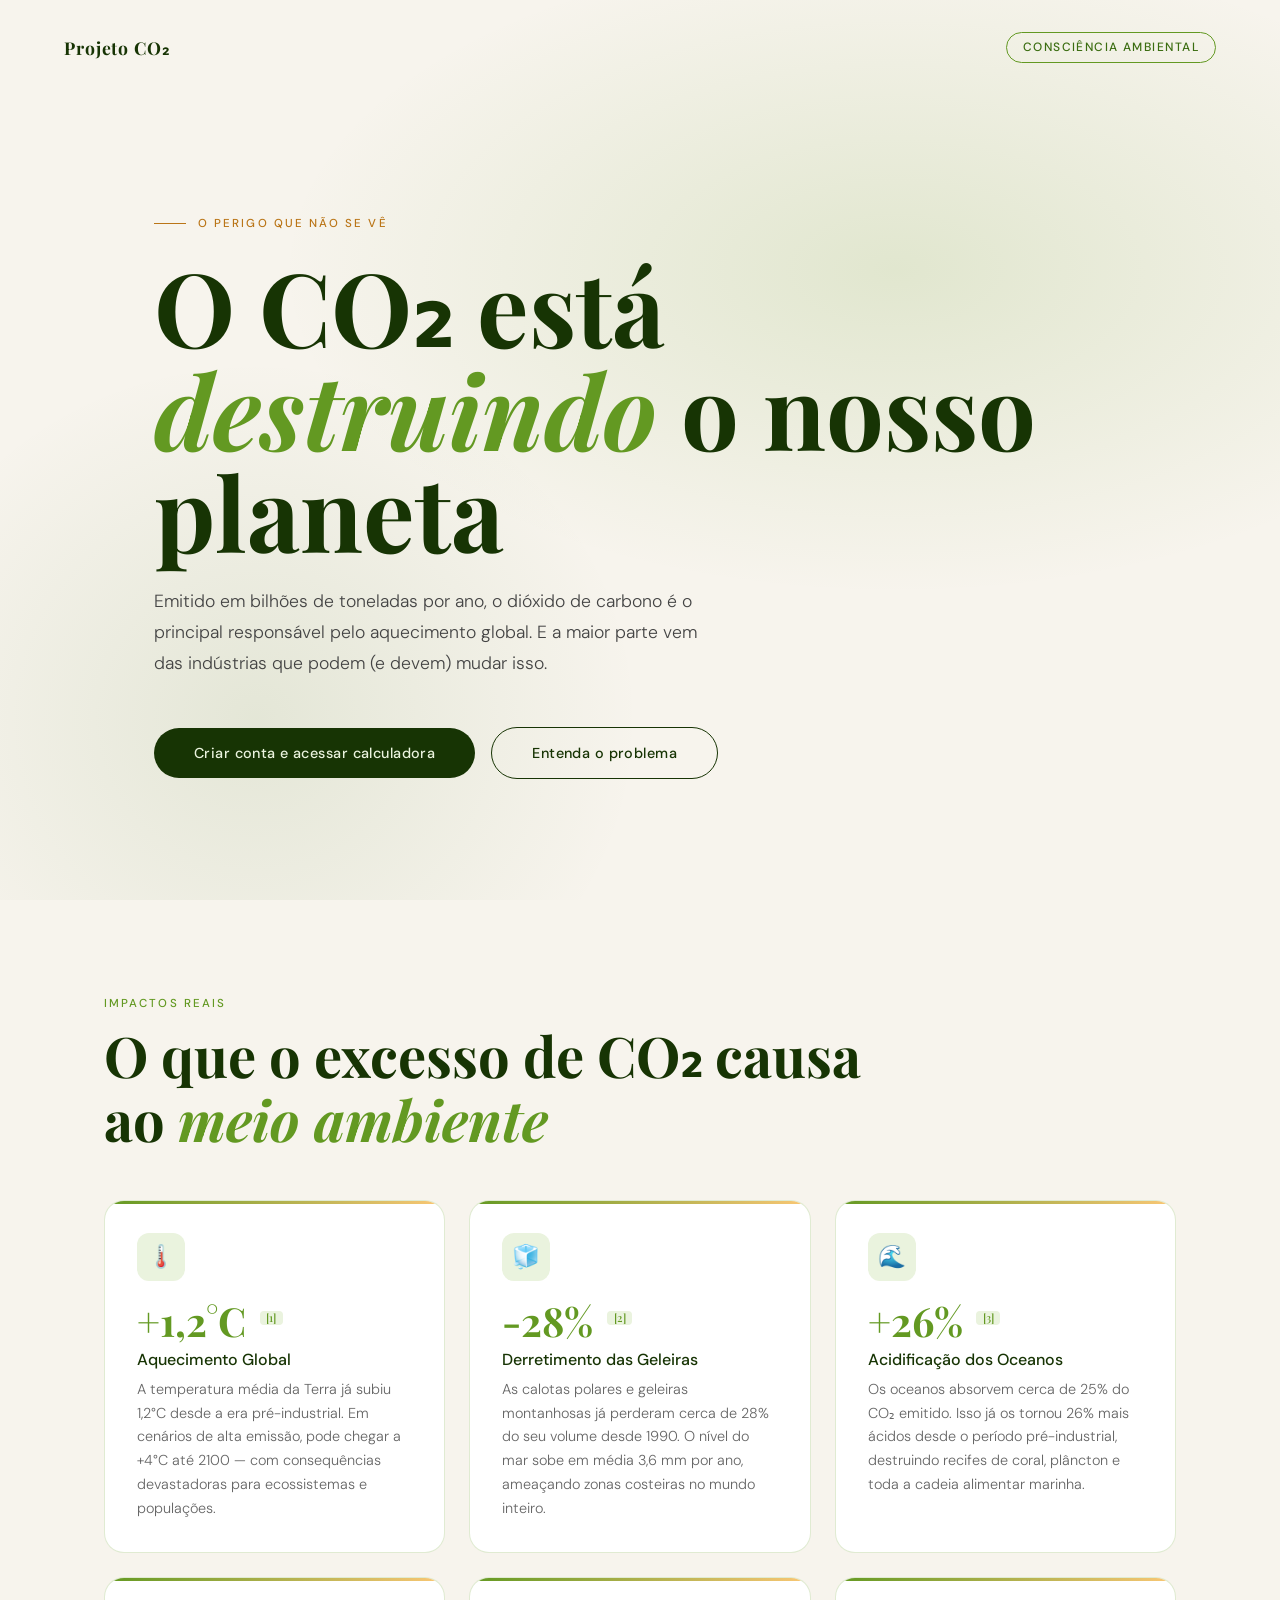
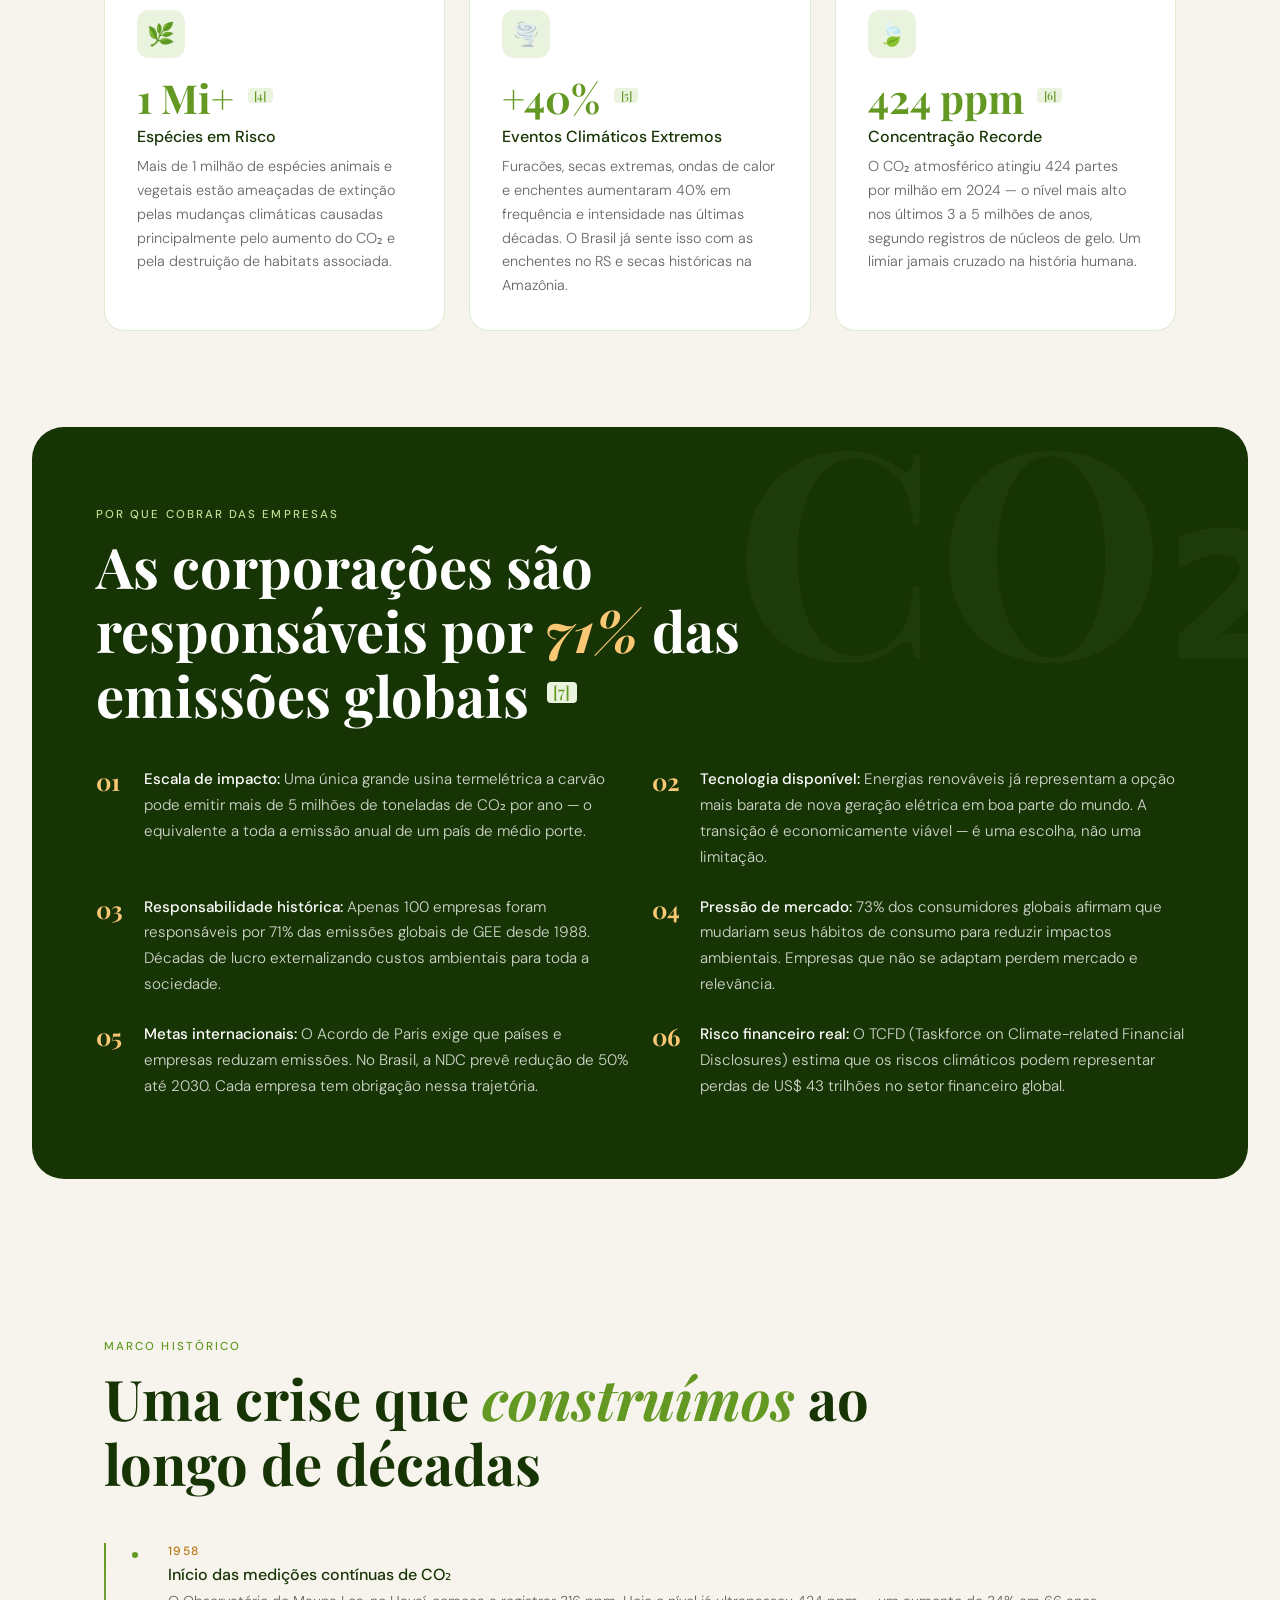
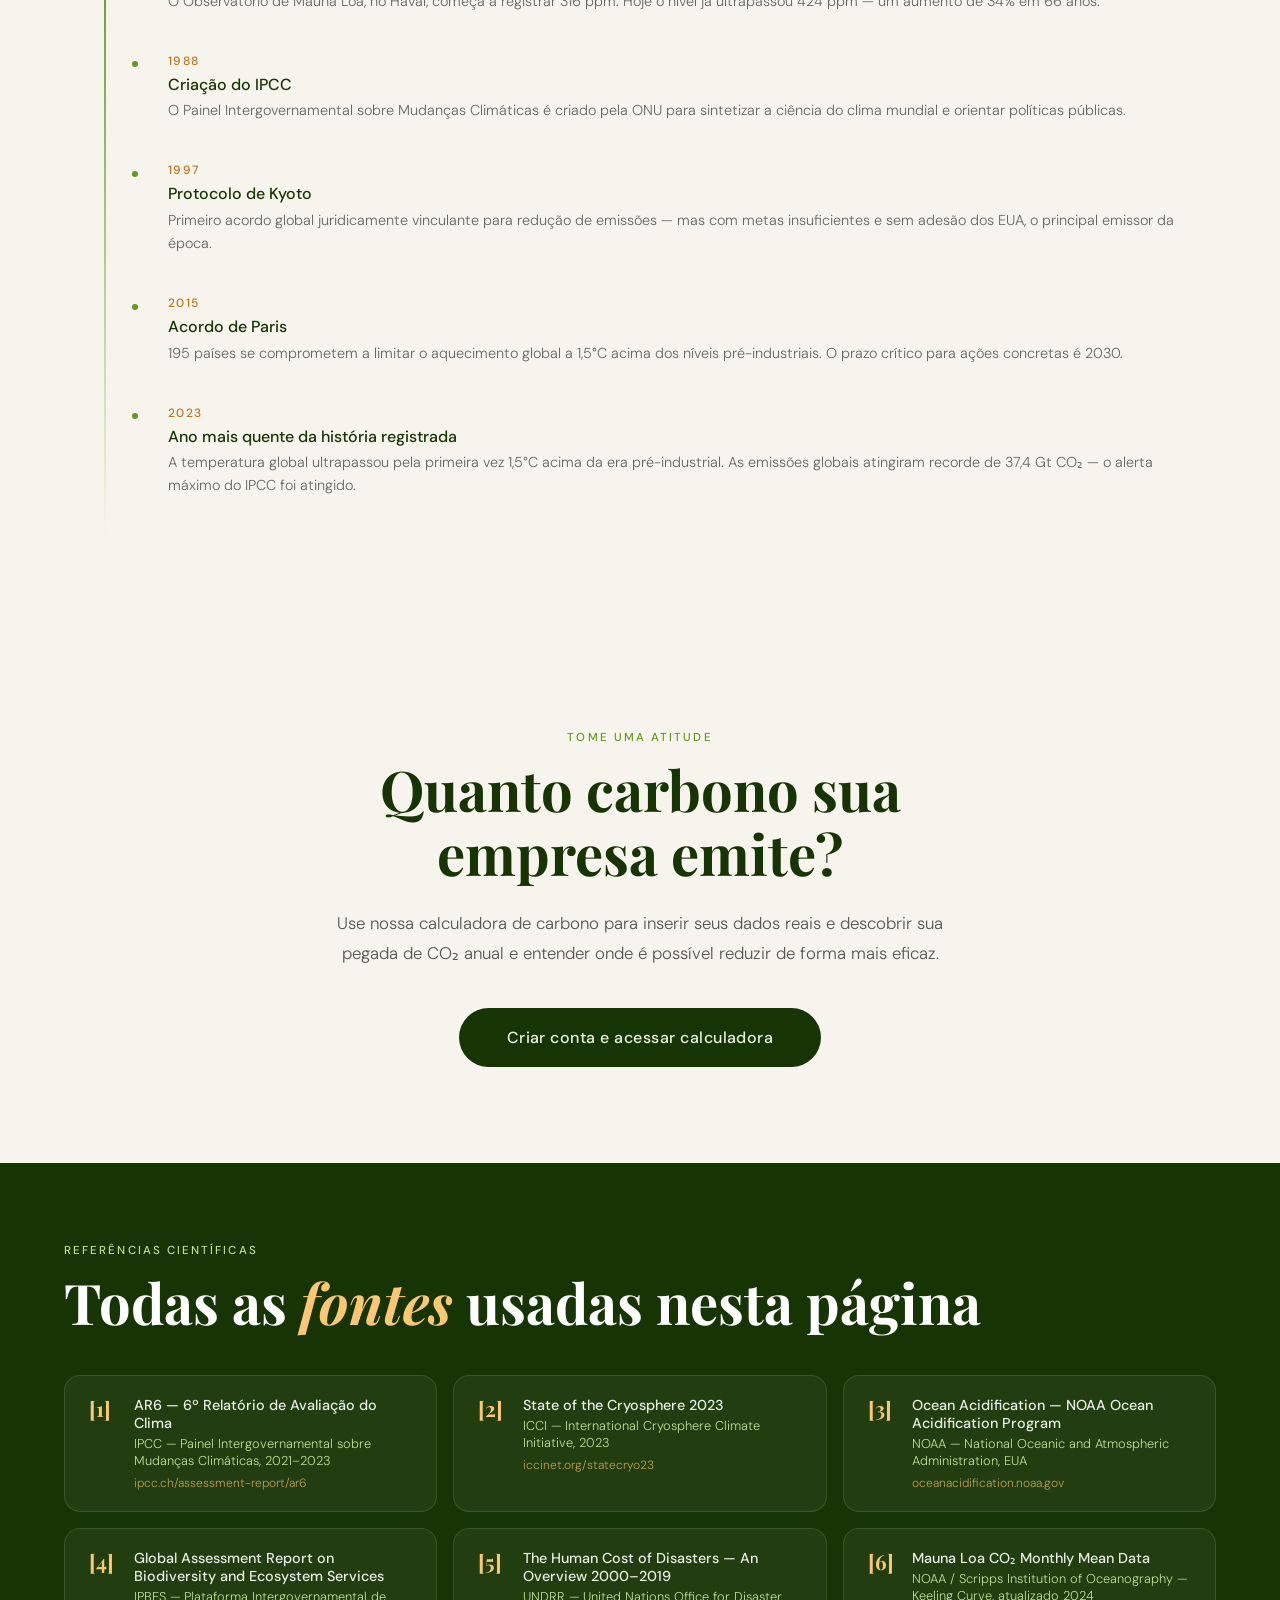
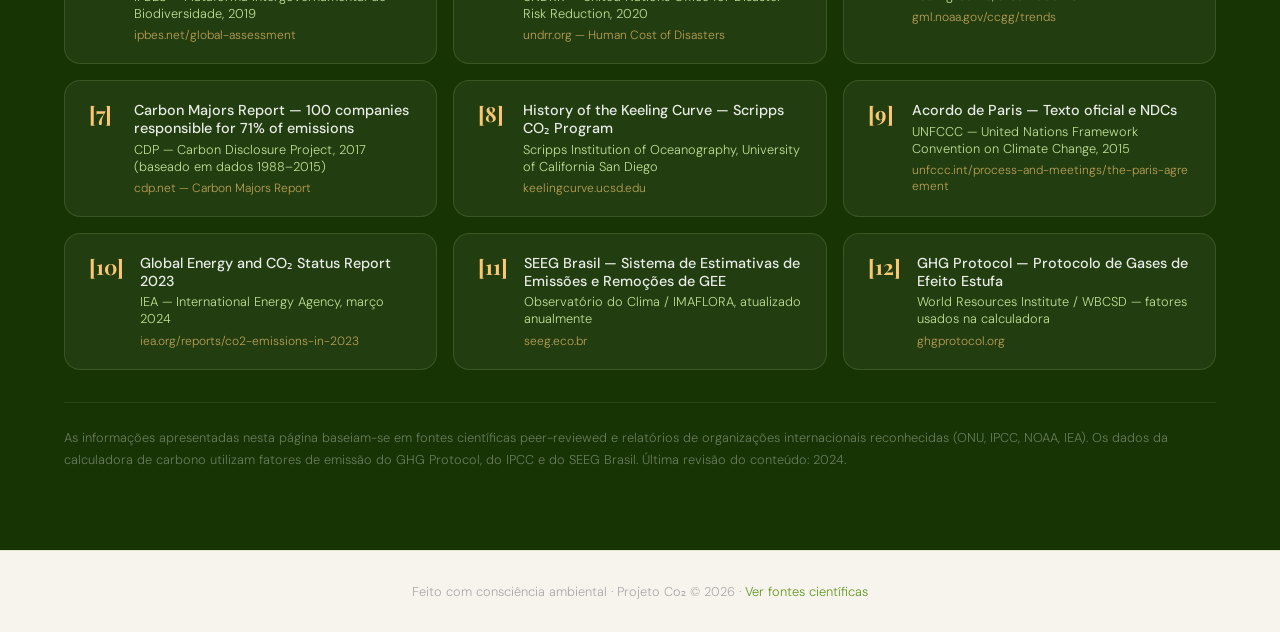
==== commit a457c9d0: "Add files via upload" ====
--- a/index.html
+++ b/index.html
@@ -3,90 +3,95 @@
 <head>
   <meta charset="UTF-8">
   <meta name="viewport" content="width=device-width, initial-scale=1.0">
-  <title>CO₂ — O Inimigo Invisível | PlanetaLivre</title>
+  <title>CO₂  O Inimigo Invisível | Projeto CO₂</title>
   <link rel="stylesheet" href="css/style_index.css">
 </head>
 <body>
 
   <div class="particles" id="particles"></div>
 
-  <!-- ══════════ HERO ══════════ -->
+  <!--  Tela  -->
   <div class="hero">
     <div class="hero-bg"></div>
 
+    <!-- //titulo + tag ambiental -->
     <nav>
-      <div class="logo">PlanetaLivre</div>
+      <div class="logo">Projeto CO₂</div>
       <span class="nav-tag">Consciência Ambiental</span>
     </nav>
 
+    <!-- //texto chamativo -->
     <div class="hero-content">
       <div class="overline">O perigo que não se vê</div>
       <h1>O CO₂ está <em>destruindo</em> o nosso planeta</h1>
       <p class="hero-desc">
         Emitido em bilhões de toneladas por ano, o dióxido de carbono é o principal responsável
-        pelo aquecimento global. E a maior parte vem das indústrias — que podem (e devem) mudar isso.
+        pelo aquecimento global. E a maior parte vem das indústrias que podem (e devem) mudar isso.
       </p>
+      <!-- redirecionamento para calculadora(criar conta) e seção de impacto -->
       <div class="cta-group">
-        <a href="calculadora.html" class="btn-primary">Calcule sua pegada de carbono →</a>
+        <a href="login.html" class="btn-primary">Criar conta e acessar calculadora</a>
         <a href="#impacto" class="btn-outline">Entenda o problema</a>
       </div>
     </div>
 
-    <div class="hero-stat">
+    <!-- <div class="hero-stat">
       <div class="stat-number">37Gt</div>
-    </div>
-
-    <div class="hero-bottom">
+    </div> -->
+    <!-- descartado no nomento -->
+    <!-- <div class="hero-bottom">
       <div class="scroll-hint">
         <span class="scroll-line"></span>
         Role para saber mais
       </div>
       <span style="font-size:0.8rem;color:#aaa;">37,4 Gt CO₂ emitidas em 2023 — IEA, 2024</span>
-    </div>
+    </div> -->
   </div>
 
-  <!-- ══════════ IMPACTO ══════════ -->
+  <!-- Impactos reais  -->
   <section id="impacto">
     <div class="section-label">Impactos reais</div>
     <h2 class="section-title">O que o excesso de CO₂ causa ao <em>meio ambiente</em></h2>
 
+    <!-- cards de impacto
+      vai ser usados alguns emojis e corrigidos no css -->
     <div class="impact-grid">
-
+      <!-- temperatura -->
       <div class="impact-card">
         <div class="card-icon">🌡️</div>
         <div class="card-num">+1,2°C <a class="src-ref" href="#fontes" title="Fonte 1">[1]</a></div>
         <div class="card-title">Aquecimento Global</div>
         <p class="card-desc">A temperatura média da Terra já subiu 1,2°C desde a era pré-industrial. Em cenários de alta emissão, pode chegar a +4°C até 2100 — com consequências devastadoras para ecossistemas e populações.</p>
       </div>
-
+<!-- derretimentos de geleiras -->
       <div class="impact-card">
         <div class="card-icon">🧊</div>
-        <div class="card-num">−28% <a class="src-ref" href="#fontes" title="Fonte 2">[2]</a></div>
+        <div class="card-num">-28% <a class="src-ref" href="#fontes" title="Fonte 2">[2]</a></div>
         <div class="card-title">Derretimento das Geleiras</div>
         <p class="card-desc">As calotas polares e geleiras montanhosas já perderam cerca de 28% do seu volume desde 1990. O nível do mar sobe em média 3,6 mm por ano, ameaçando zonas costeiras no mundo inteiro.</p>
       </div>
-
+<!-- Acidificação dos Oceanos -->
       <div class="impact-card">
         <div class="card-icon">🌊</div>
         <div class="card-num">+26% <a class="src-ref" href="#fontes" title="Fonte 3">[3]</a></div>
         <div class="card-title">Acidificação dos Oceanos</div>
         <p class="card-desc">Os oceanos absorvem cerca de 25% do CO₂ emitido. Isso já os tornou 26% mais ácidos desde o período pré-industrial, destruindo recifes de coral, plâncton e toda a cadeia alimentar marinha.</p>
       </div>
-
+<!-- Espécies em Risco -->
       <div class="impact-card">
         <div class="card-icon">🌿</div>
         <div class="card-num">1 Mi+ <a class="src-ref" href="#fontes" title="Fonte 4">[4]</a></div>
         <div class="card-title">Espécies em Risco</div>
         <p class="card-desc">Mais de 1 milhão de espécies animais e vegetais estão ameaçadas de extinção pelas mudanças climáticas causadas principalmente pelo aumento do CO₂ e pela destruição de habitats associada.</p>
       </div>
-
+<!-- Eventos Climáticos Extremos -->
       <div class="impact-card">
         <div class="card-icon">🌪️</div>
         <div class="card-num">+40% <a class="src-ref" href="#fontes" title="Fonte 5">[5]</a></div>
         <div class="card-title">Eventos Climáticos Extremos</div>
         <p class="card-desc">Furacões, secas extremas, ondas de calor e enchentes aumentaram 40% em frequência e intensidade nas últimas décadas. O Brasil já sente isso com as enchentes no RS e secas históricas na Amazônia.</p>
       </div>
-
+<!-- Concentração Recorde -->
       <div class="impact-card">
         <div class="card-icon">🍃</div>
         <div class="card-num">424 ppm <a class="src-ref" href="#fontes" title="Fonte 6">[6]</a></div>
@@ -97,12 +102,12 @@
     </div>
   </section>
 
-  <!-- ══════════ EMPRESAS ══════════ -->
+  <!--  EMPRESAS  -->
   <div style="padding:0 0 4rem;">
     <div class="companies-section">
       <div class="section-label">Por que cobrar das empresas</div>
       <h2 class="section-title">As corporações são responsáveis por <em>71%</em> das emissões globais <a class="src-ref" href="#fontes" title="Fonte 7" style="font-size:1rem;">[7]</a></h2>
-
+<!-- motivos para cobrar das empresas -->
       <ul class="reasons-list">
         <li class="reason-item">
           <span class="reason-num">01</span>
@@ -132,7 +137,7 @@
     </div>
   </div>
 
-  <!-- ══════════ TIMELINE ══════════ -->
+  <!--  Marcos Históricos  -->
   <section>
     <div class="section-label">Marco histórico</div>
     <h2 class="section-title">Uma crise que <em>construímos</em> ao longo de décadas</h2>
@@ -140,12 +145,12 @@
     <div class="timeline">
       <div class="timeline-item">
         <div class="timeline-year">1958</div>
-        <div class="timeline-event">Início das medições contínuas de CO₂ <a class="src-ref" href="#fontes" title="Fonte 8">[8]</a></div>
+        <div class="timeline-event">Início das medições contínuas de CO₂</div>
         <p class="timeline-detail">O Observatório de Mauna Loa, no Havaí, começa a registrar 316 ppm. Hoje o nível já ultrapassou 424 ppm — um aumento de 34% em 66 anos.</p>
       </div>
       <div class="timeline-item">
         <div class="timeline-year">1988</div>
-        <div class="timeline-event">Criação do IPCC <a class="src-ref" href="#fontes" title="Fonte 1">[1]</a></div>
+        <div class="timeline-event">Criação do IPCC</div>
         <p class="timeline-detail">O Painel Intergovernamental sobre Mudanças Climáticas é criado pela ONU para sintetizar a ciência do clima mundial e orientar políticas públicas.</p>
       </div>
       <div class="timeline-item">
@@ -155,26 +160,26 @@
       </div>
       <div class="timeline-item">
         <div class="timeline-year">2015</div>
-        <div class="timeline-event">Acordo de Paris <a class="src-ref" href="#fontes" title="Fonte 9">[9]</a></div>
+        <div class="timeline-event">Acordo de Paris</div>
         <p class="timeline-detail">195 países se comprometem a limitar o aquecimento global a 1,5°C acima dos níveis pré-industriais. O prazo crítico para ações concretas é 2030.</p>
       </div>
       <div class="timeline-item">
         <div class="timeline-year">2023</div>
-        <div class="timeline-event">Ano mais quente da história registrada <a class="src-ref" href="#fontes" title="Fonte 10">[10]</a></div>
+        <div class="timeline-event">Ano mais quente da história registrada</div>
         <p class="timeline-detail">A temperatura global ultrapassou pela primeira vez 1,5°C acima da era pré-industrial. As emissões globais atingiram recorde de 37,4 Gt CO₂ — o alerta máximo do IPCC foi atingido.</p>
       </div>
     </div>
   </section>
 
-  <!-- ══════════ CTA FINAL ══════════ -->
+  <!-- conclusão-->
   <div class="cta-section">
     <div class="section-label">Tome uma atitude</div>
-    <h2 class="section-title">Quanto carbono você (ou sua empresa) emite?</h2>
-    <p>Use nossa calculadora de carbono para inserir seus dados reais e descobrir sua pegada de CO₂ anual — e entender onde é possível reduzir de forma mais eficaz.</p>
-    <a href="calculadora.html" class="btn-primary" style="font-size:1rem;padding:1.2rem 3rem;">Calcular agora →</a>
+    <h2 class="section-title">Quanto carbono sua empresa emite?</h2>
+    <p>Use nossa calculadora de carbono para inserir seus dados reais e descobrir sua pegada de CO₂ anual e entender onde é possível reduzir de forma mais eficaz.</p>
+    <a href="login.html" class="btn-primary" style="font-size:1rem;padding:1.2rem 3rem;">Criar conta e acessar calculadora</a>
   </div>
 
-  <!-- ══════════ FONTES ══════════ -->
+  <!-- fontes e referencias cientificas usadas para o texto-->
   <div id="fontes" class="sources-section">
     <div style="max-width:1200px;margin:0 auto;">
       <div class="section-label">Referências científicas</div>
@@ -273,7 +278,7 @@
         </div>
 
         <div class="source-card">
-          <div class="source-num">[+]</div>
+          <div class="source-num">[11]</div>
           <div class="source-body">
             <div class="source-title">SEEG Brasil — Sistema de Estimativas de Emissões e Remoções de GEE</div>
             <div class="source-org">Observatório do Clima / IMAFLORA, atualizado anualmente</div>
@@ -282,7 +287,7 @@
         </div>
 
         <div class="source-card">
-          <div class="source-num">[+]</div>
+          <div class="source-num">[12]</div>
           <div class="source-body">
             <div class="source-title">GHG Protocol — Protocolo de Gases de Efeito Estufa</div>
             <div class="source-org">World Resources Institute / WBCSD — fatores usados na calculadora</div>
@@ -290,7 +295,7 @@
           </div>
         </div>
 
-      </div><!-- fim sources-grid -->
+      </div><!-- fim da tela -->
 
       <p class="sources-disclaimer">
         As informações apresentadas nesta página baseiam-se em fontes científicas peer-reviewed e relatórios de organizações internacionais reconhecidas (ONU, IPCC, NOAA, IEA).
@@ -300,11 +305,12 @@
     </div>
   </div>
 
+  <!-- Footer de final de página com direitos autorais e link para fontes científicas -->
   <footer>
-    Feito com consciência ambiental &middot; PlanetaLivre &copy; 2025 &middot;
+    Feito com consciência ambiental &middot; Projeto Co₂ &copy; 2026 &middot;
     <a href="#fontes" style="color:var(--green-soft);text-decoration:none;">Ver fontes científicas</a>
   </footer>
-
-  <script src="js/particles.js"></script>
+<!-- JavaScript para animação de partículas no fundo -->
+  <script src="js/paticles.js"></script>
 </body>
 </html>
--- a/css/style_index.css
+++ b/css/style_index.css
@@ -1,3 +1,5 @@
+/* ulr importada do Google Fonts para as fontes usadas no site, garantindo uma tipografia elegante e legível, com a combinação de
+'Playfair Display' para títulos e 'DM Sans' para o corpo do texto. */
 @import url('https://fonts.googleapis.com/css2?family=Playfair+Display:ital,wght@0,400;0,700;1,400&family=DM+Sans:wght@300;400;500&display=swap');
 
 *, *::before, *::after { margin: 0; padding: 0; box-sizing: border-box; }
@@ -19,7 +21,7 @@
 html { scroll-behavior: smooth; }
 body { font-family: 'DM Sans', sans-serif; background: var(--cream); color: var(--text); overflow-x: hidden; }
 
-/* ── HERO ── */
+/* Tela */
 .hero { min-height: 100vh; display: grid; grid-template-rows: auto 1fr auto; position: relative; overflow: hidden; }
 .hero-bg {
   position: absolute; inset: 0;
@@ -29,6 +31,7 @@
     var(--cream);
   z-index: 0;
 }
+/* JavaScript para as partículas flutuantes na tela inicial, criando um efeito visual suave e dinâmico que reforça a temática ambiental do site. */
 .particles { position: absolute; inset: 0; z-index: 0; pointer-events: none; }
 .particle  { position: absolute; border-radius: 50%; opacity: 0.12; animation: float linear infinite; }
 @keyframes float {
@@ -82,7 +85,8 @@
 }
 .btn-outline:hover { background: var(--green-pale); transform: translateY(-2px); }
 
-.hero-stat { position: absolute; right: 4rem; top: 50%; transform: translateY(-50%); z-index: 2; text-align: right; }
+/* Foi descartado no momento
+/* .hero-stat { position: absolute; right: 4rem; top: 50%; transform: translateY(-50%); z-index: 2; text-align: right; }
 .stat-number {
   font-family: 'Playfair Display', serif; font-size: clamp(4rem, 10vw, 9rem); font-weight: 700;
   color: var(--green-soft); opacity: 0.18; line-height: 1; pointer-events: none;
@@ -91,21 +95,21 @@
   position: relative; z-index: 2; padding: 2rem 4rem;
   display: flex; justify-content: space-between; align-items: flex-end;
   border-top: 1px solid rgba(59,109,17,0.15);
-}
-.scroll-hint { display: flex; align-items: center; gap: 0.5rem; font-size: 0.75rem; color: var(--green-mid); text-transform: uppercase; letter-spacing: 0.12em; font-weight: 500; }
+} */
+/* .scroll-hint { display: flex; align-items: center; gap: 0.5rem; font-size: 0.75rem; color: var(--green-mid); text-transform: uppercase; letter-spacing: 0.12em; font-weight: 500; }
 .scroll-line { width: 2rem; height: 1px; background: var(--green-soft); animation: pulse-line 2s ease-in-out infinite; }
 @keyframes pulse-line {
   0%, 100% { width: 2rem; opacity: 1; }
   50%       { width: 3rem; opacity: 0.5; }
-}
-
-/* ── SECTIONS ── */
+} */
+
+/* Sessões*/
 section { padding: 6rem 4rem; max-width: 1200px; margin: 0 auto; }
 .section-label { font-size: 0.72rem; font-weight: 500; text-transform: uppercase; letter-spacing: 0.18em; color: var(--green-soft); margin-bottom: 0.75rem; }
 .section-title { font-family: 'Playfair Display', serif; font-size: clamp(2rem, 5vw, 3.5rem); line-height: 1.15; color: var(--green-dark); margin-bottom: 1.5rem; max-width: 22ch; }
 .section-title em { font-style: italic; color: var(--green-soft); }
 
-/* ── IMPACT CARDS ── */
+/* Cards de impacto */
 .impact-grid { display: grid; grid-template-columns: repeat(auto-fit, minmax(280px, 1fr)); gap: 1.5rem; margin-top: 3rem; }
 .impact-card {
   background: white; border-radius: 20px; padding: 2rem;
@@ -122,7 +126,7 @@
 .card-title{ font-size: 1rem; font-weight: 500; color: var(--green-dark); margin-bottom: 0.5rem; }
 .card-desc { font-size: 0.9rem; color: #666; line-height: 1.65; font-weight: 300; }
 
-/* Número de fonte no card */
+/* Número de fonte nos cards relacionados */
 .src-ref {
   display: inline-block; margin-left: 0.3rem; font-size: 0.7rem; font-weight: 500;
   color: var(--green-soft); background: var(--green-pale);
@@ -130,7 +134,7 @@
   text-decoration: none;
 }
 
-/* ── COMPANIES SECTION ── */
+/* Referente as EMPRESAS */
 .companies-section {
   background: var(--green-dark); color: white; border-radius: 32px;
   padding: 5rem 4rem; margin: 0 2rem; position: relative; overflow: hidden;
@@ -149,7 +153,7 @@
 .reason-text { font-size: 0.95rem; line-height: 1.7; color: rgba(255,255,255,0.8); font-weight: 300; }
 .reason-text strong { color: white; font-weight: 500; }
 
-/* ── TIMELINE ── */
+/*  Marcos Históricos  */
 .timeline { position: relative; padding-left: 2rem; margin-top: 3rem; }
 .timeline::before { content: ''; position: absolute; left: 0; top: 0; bottom: 0; width: 2px; background: linear-gradient(to bottom, var(--green-soft), transparent); }
 .timeline-item { position: relative; padding-left: 2rem; padding-bottom: 2.5rem; }
@@ -158,12 +162,12 @@
 .timeline-event  { font-weight: 500; color: var(--green-dark); margin-bottom: 0.3rem; }
 .timeline-detail { font-size: 0.9rem; color: #666; font-weight: 300; line-height: 1.6; }
 
-/* ── CTA FINAL ── */
+/*  conclusão FINAL  */
 .cta-section { text-align: center; padding: 6rem 2rem; max-width: 680px; margin: 0 auto; }
 .cta-section .section-title { max-width: 100%; text-align: center; margin: 0.75rem auto 1.5rem; }
 .cta-section p { font-size: 1.05rem; color: #555; margin-bottom: 2.5rem; font-weight: 300; line-height: 1.75; }
 
-/* ── FONTES ── */
+/*  FONTES e referencias cientificas */
 .sources-section {
   background: var(--green-dark); padding: 5rem 4rem; margin: 0;
 }
@@ -171,6 +175,7 @@
 .sources-section .section-title { color: white; max-width: 100%; margin-bottom: 2.5rem; }
 .sources-section .section-title em { color: var(--amber-light); }
 
+/*  FONTES e referencias cientificas */
 .sources-grid {
   display: grid;
   grid-template-columns: repeat(auto-fit, minmax(300px, 1fr));
@@ -178,37 +183,40 @@
   max-width: 1200px;
   margin: 0 auto;
 }
+/*  FONTES e referencias cientificas */
 .source-card {
   background: rgba(255,255,255,0.05); border: 1px solid rgba(192,221,151,0.15);
   border-radius: 16px; padding: 1.25rem 1.5rem;
   display: flex; gap: 1rem; align-items: flex-start;
   transition: background 0.2s;
 }
+/*  FONTES e referencias cientificas */
 .source-card:hover { background: rgba(255,255,255,0.08); }
 .source-num {
   font-family: 'Playfair Display', serif; font-size: 1.3rem; font-weight: 700;
   color: var(--amber-light); min-width: 1.8rem; line-height: 1.2; flex-shrink: 0;
 }
+/*  FONTES e referencias cientificas */
 .source-body { flex: 1; }
 .source-title { font-size: 0.9rem; font-weight: 500; color: rgba(255,255,255,0.9); margin-bottom: 0.2rem; }
 .source-org   { font-size: 0.8rem; color: var(--green-light); font-weight: 300; margin-bottom: 0.35rem; }
 .source-url   { font-size: 0.75rem; color: rgba(255,255,255,0.35); word-break: break-all; font-weight: 300; }
 .source-url a { color: var(--amber-light); text-decoration: none; opacity: 0.7; transition: opacity 0.2s; }
 .source-url a:hover { opacity: 1; }
-
+/*  FONTES e referencias cientificas */
 .sources-disclaimer {
   max-width: 1200px; margin: 2rem auto 0;
   font-size: 0.8rem; color: rgba(255,255,255,0.35); font-weight: 300; line-height: 1.7;
   border-top: 1px solid rgba(192,221,151,0.1); padding-top: 1.5rem;
 }
 
-/* ── FOOTER ── */
+/* Footer de final de página com direitos autorais e link para fontes científicas */
 footer {
   text-align: center; padding: 2rem; font-size: 0.8rem; color: #aaa;
   border-top: 1px solid rgba(99,153,34,0.15); font-weight: 300;
 }
 
-/* ── RESPONSIVE ── */
+/*  Responsivo  */
 @media (max-width: 768px) {
   nav, .hero-content, .hero-bottom { padding-left: 1.5rem; padding-right: 1.5rem; }
   .hero-stat { display: none; }
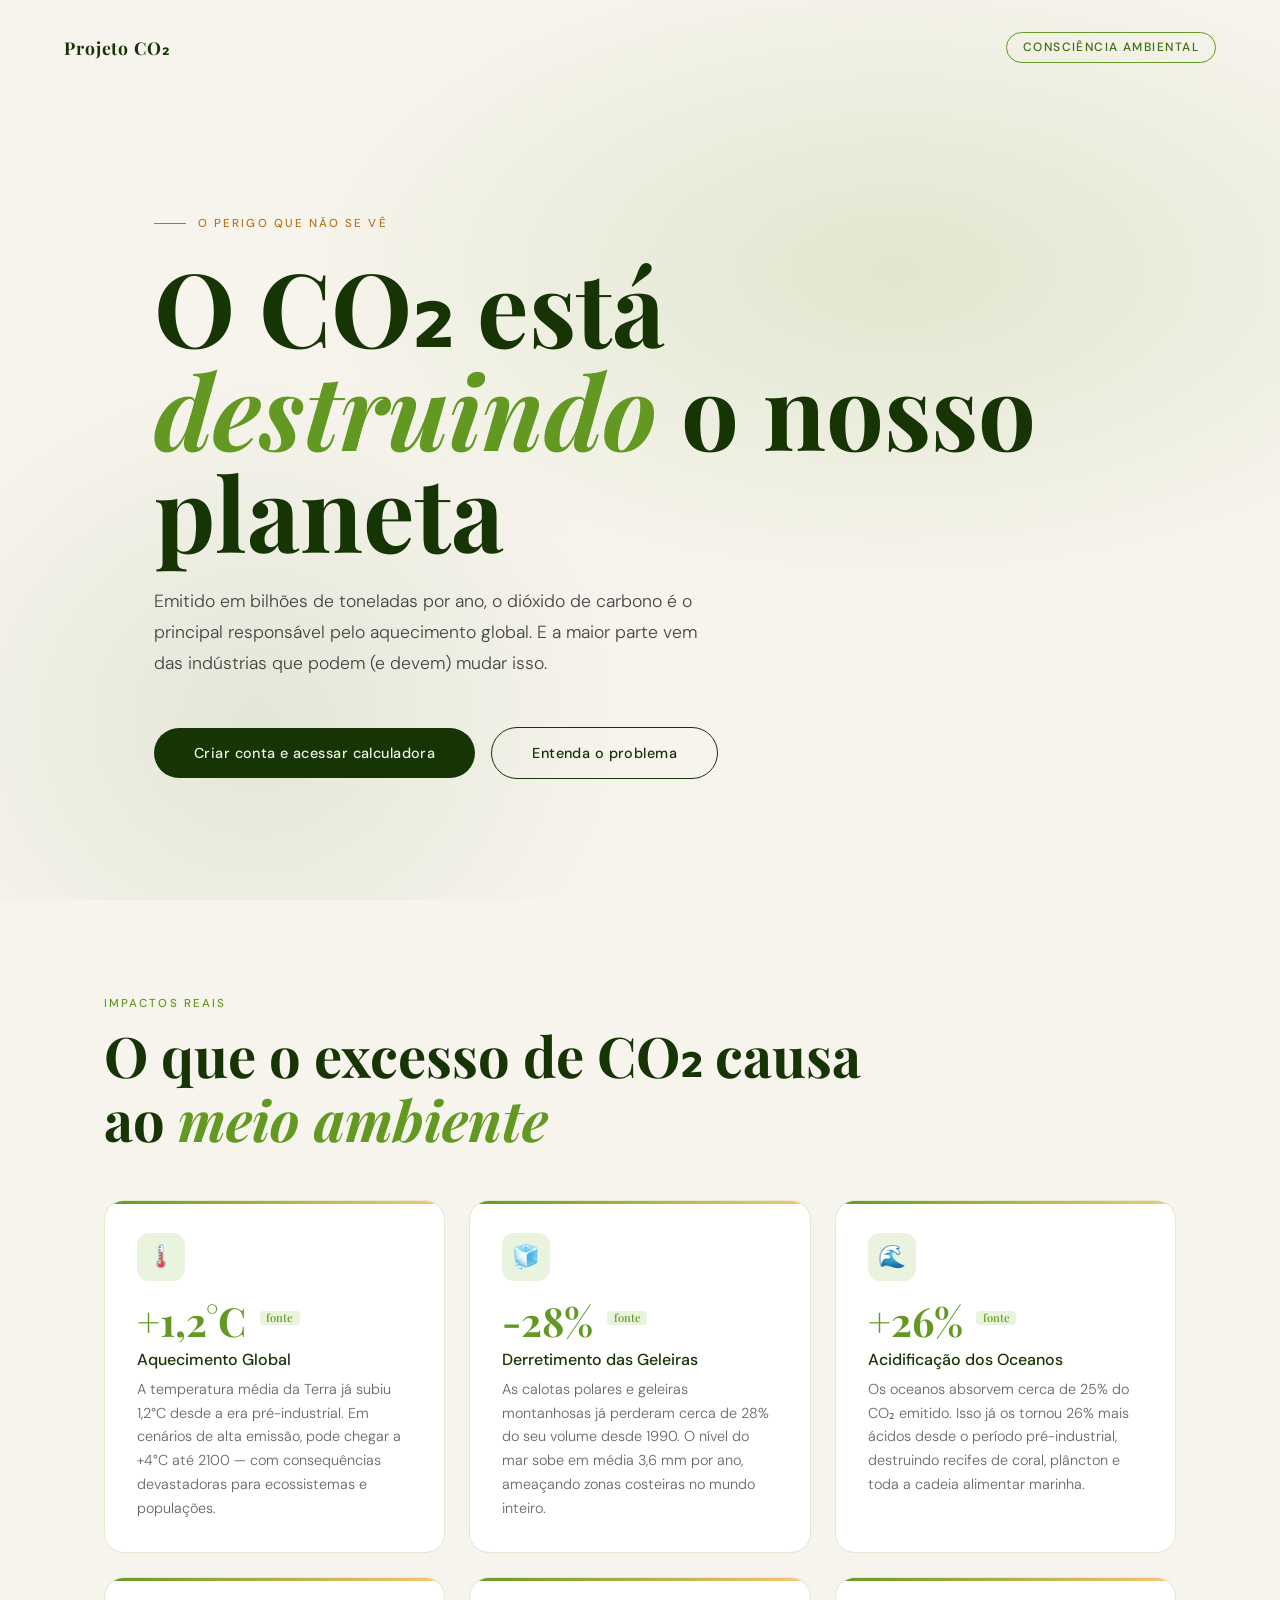
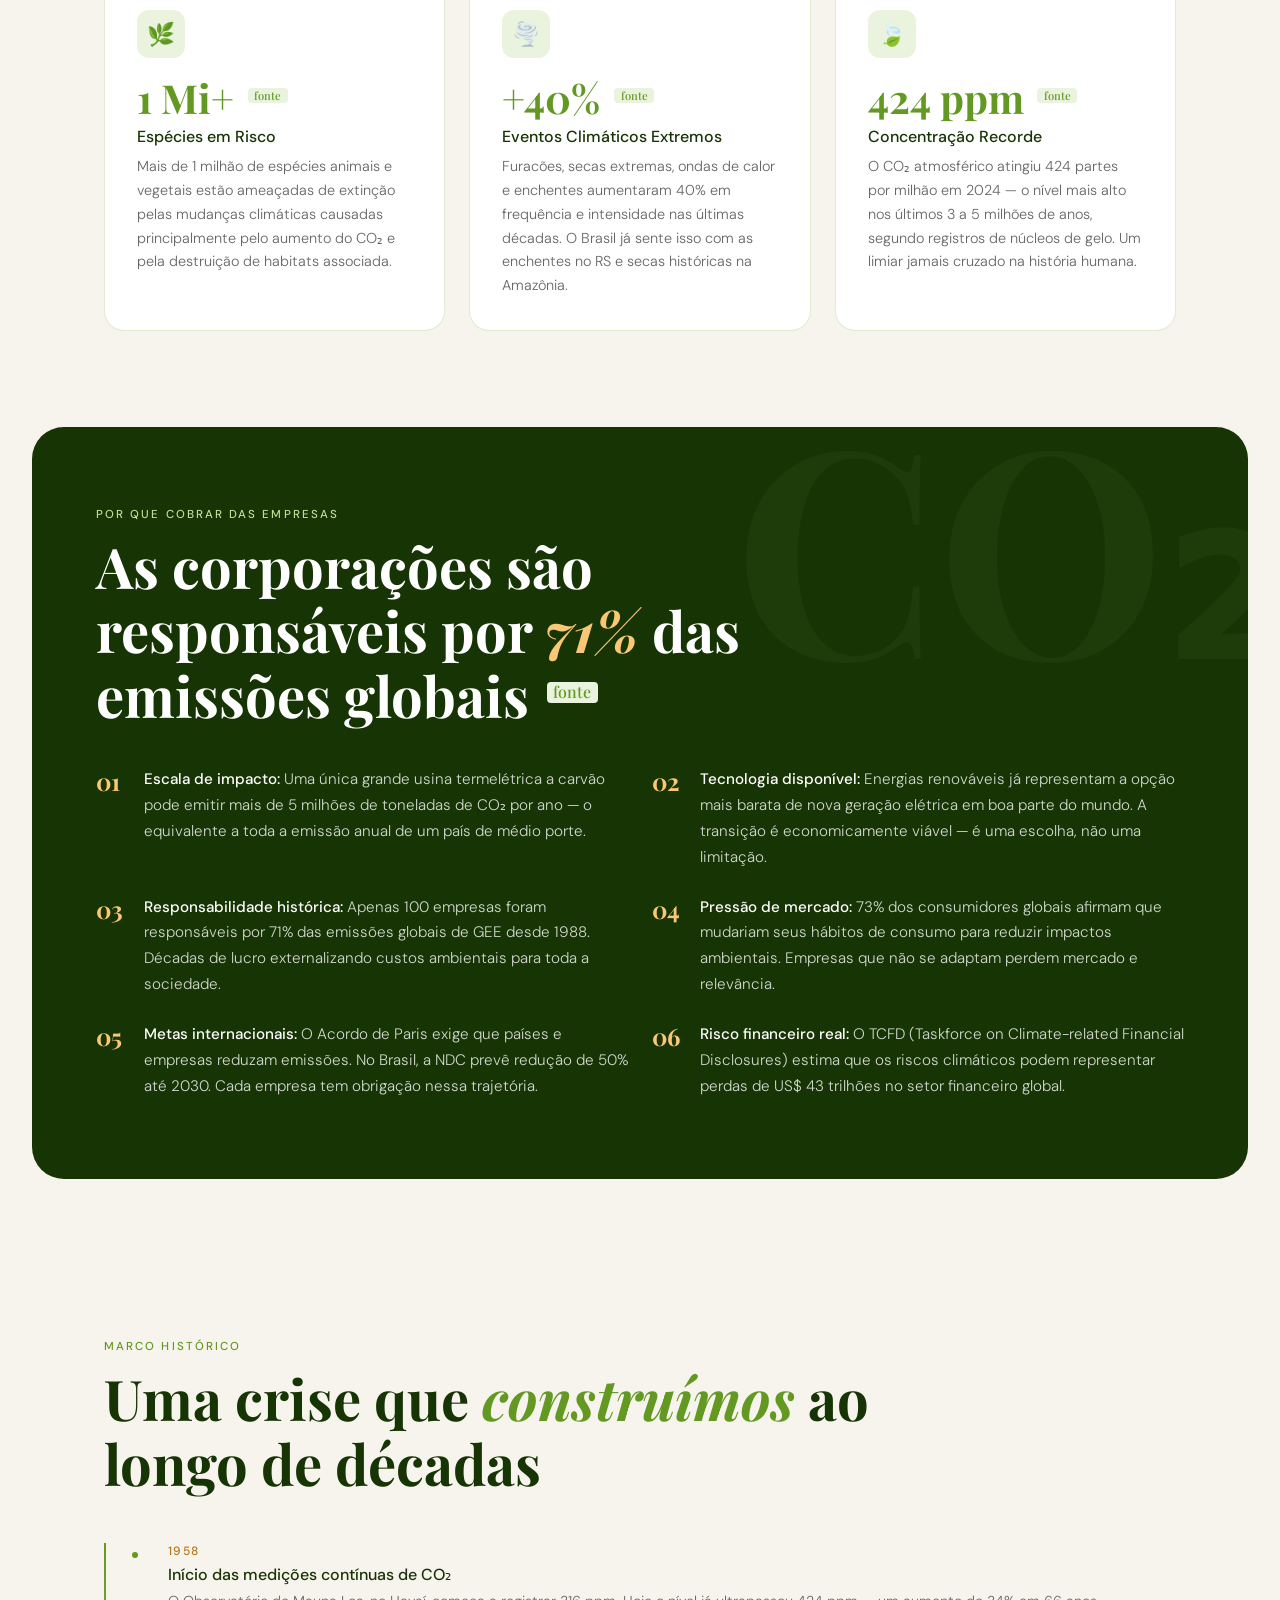
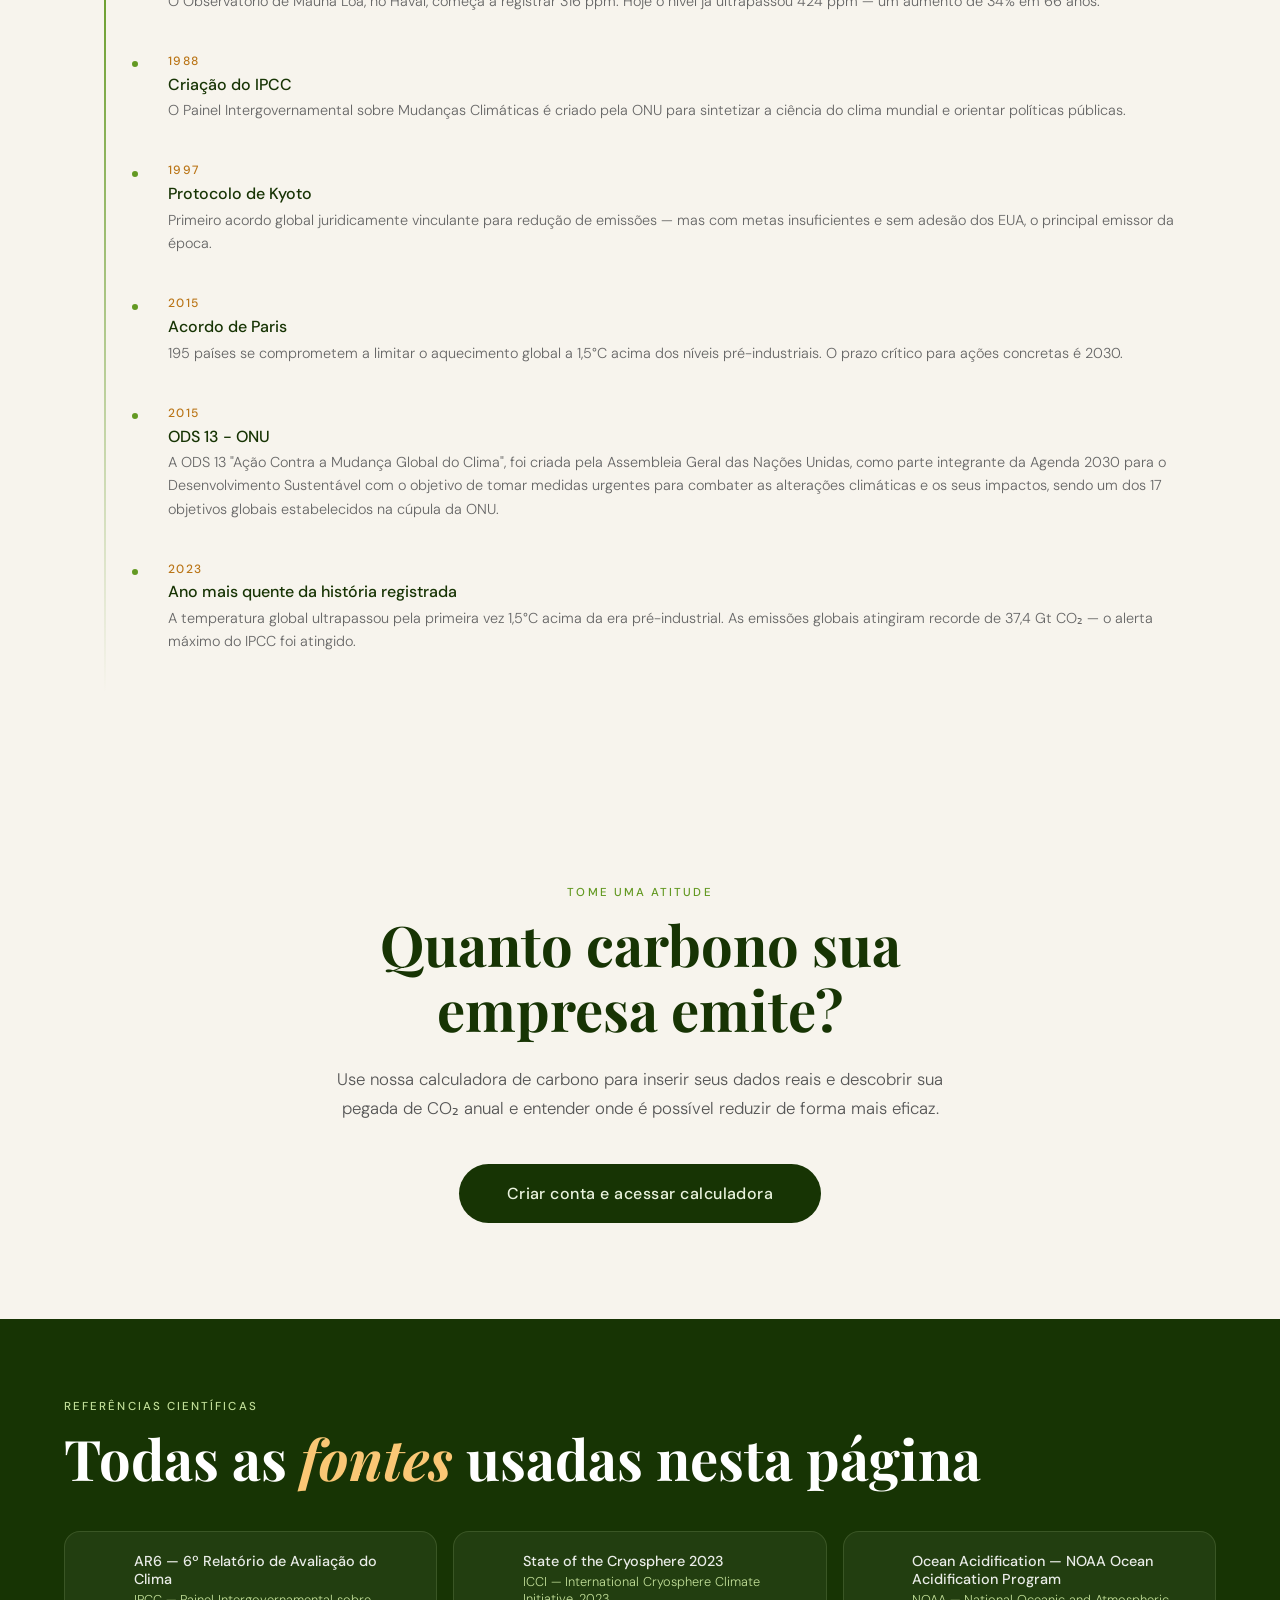
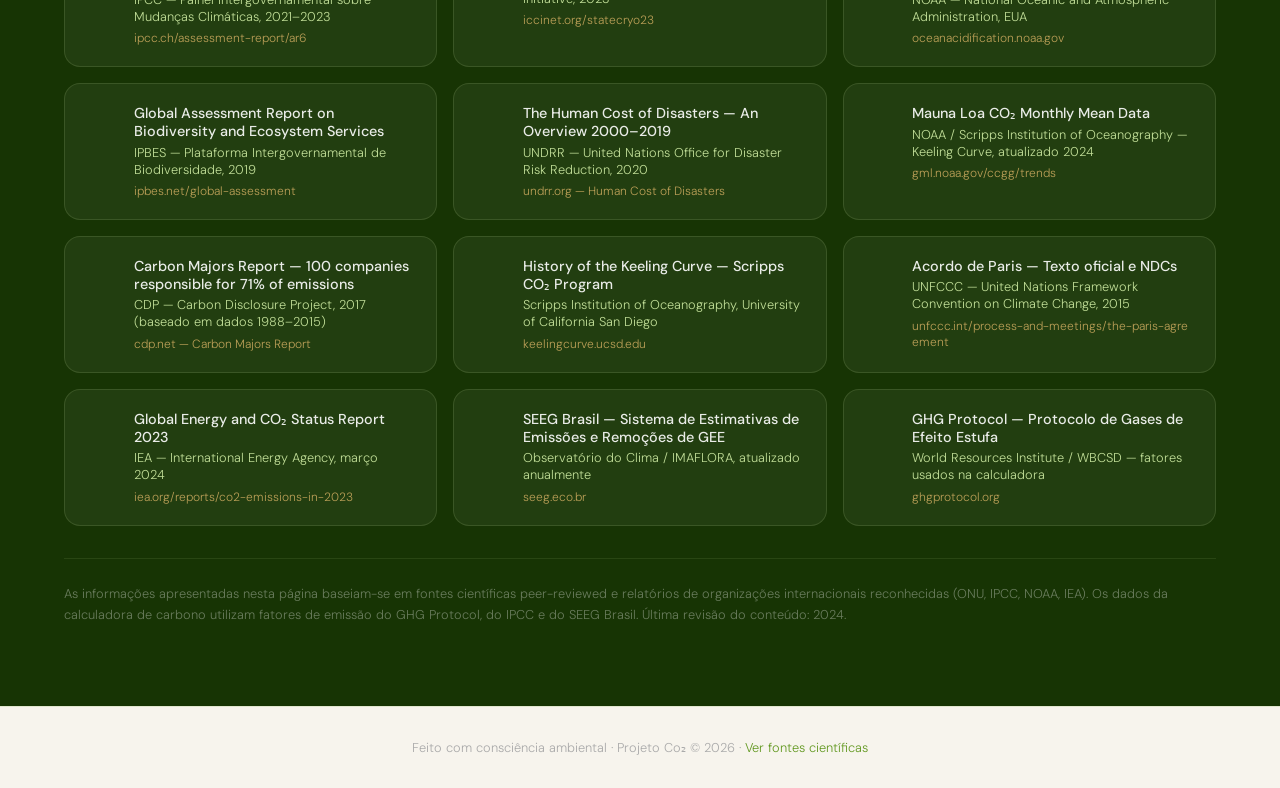
==== commit 80171f47: "Add files via upload" ====
--- a/index.html
+++ b/index.html
@@ -59,42 +59,42 @@
       <!-- temperatura -->
       <div class="impact-card">
         <div class="card-icon">🌡️</div>
-        <div class="card-num">+1,2°C <a class="src-ref" href="#fontes" title="Fonte 1">[1]</a></div>
+        <div class="card-num">+1,2°C <a class="src-ref" href="#fontes">fonte</a></div>
         <div class="card-title">Aquecimento Global</div>
         <p class="card-desc">A temperatura média da Terra já subiu 1,2°C desde a era pré-industrial. Em cenários de alta emissão, pode chegar a +4°C até 2100 — com consequências devastadoras para ecossistemas e populações.</p>
       </div>
 <!-- derretimentos de geleiras -->
       <div class="impact-card">
         <div class="card-icon">🧊</div>
-        <div class="card-num">-28% <a class="src-ref" href="#fontes" title="Fonte 2">[2]</a></div>
+        <div class="card-num">-28% <a class="src-ref" href="#fontes">fonte</a></div>
         <div class="card-title">Derretimento das Geleiras</div>
         <p class="card-desc">As calotas polares e geleiras montanhosas já perderam cerca de 28% do seu volume desde 1990. O nível do mar sobe em média 3,6 mm por ano, ameaçando zonas costeiras no mundo inteiro.</p>
       </div>
 <!-- Acidificação dos Oceanos -->
       <div class="impact-card">
         <div class="card-icon">🌊</div>
-        <div class="card-num">+26% <a class="src-ref" href="#fontes" title="Fonte 3">[3]</a></div>
+        <div class="card-num">+26% <a class="src-ref" href="#fontes">fonte</a></div>
         <div class="card-title">Acidificação dos Oceanos</div>
         <p class="card-desc">Os oceanos absorvem cerca de 25% do CO₂ emitido. Isso já os tornou 26% mais ácidos desde o período pré-industrial, destruindo recifes de coral, plâncton e toda a cadeia alimentar marinha.</p>
       </div>
 <!-- Espécies em Risco -->
       <div class="impact-card">
         <div class="card-icon">🌿</div>
-        <div class="card-num">1 Mi+ <a class="src-ref" href="#fontes" title="Fonte 4">[4]</a></div>
+        <div class="card-num">1 Mi+ <a class="src-ref" href="#fontes">fonte</a></div>
         <div class="card-title">Espécies em Risco</div>
         <p class="card-desc">Mais de 1 milhão de espécies animais e vegetais estão ameaçadas de extinção pelas mudanças climáticas causadas principalmente pelo aumento do CO₂ e pela destruição de habitats associada.</p>
       </div>
 <!-- Eventos Climáticos Extremos -->
       <div class="impact-card">
         <div class="card-icon">🌪️</div>
-        <div class="card-num">+40% <a class="src-ref" href="#fontes" title="Fonte 5">[5]</a></div>
+        <div class="card-num">+40% <a class="src-ref" href="#fontes">fonte</a></div>
         <div class="card-title">Eventos Climáticos Extremos</div>
         <p class="card-desc">Furacões, secas extremas, ondas de calor e enchentes aumentaram 40% em frequência e intensidade nas últimas décadas. O Brasil já sente isso com as enchentes no RS e secas históricas na Amazônia.</p>
       </div>
 <!-- Concentração Recorde -->
       <div class="impact-card">
         <div class="card-icon">🍃</div>
-        <div class="card-num">424 ppm <a class="src-ref" href="#fontes" title="Fonte 6">[6]</a></div>
+        <div class="card-num">424 ppm <a class="src-ref" href="#fontes">fonte</a></div>
         <div class="card-title">Concentração Recorde</div>
         <p class="card-desc">O CO₂ atmosférico atingiu 424 partes por milhão em 2024 — o nível mais alto nos últimos 3 a 5 milhões de anos, segundo registros de núcleos de gelo. Um limiar jamais cruzado na história humana.</p>
       </div>
@@ -106,7 +106,7 @@
   <div style="padding:0 0 4rem;">
     <div class="companies-section">
       <div class="section-label">Por que cobrar das empresas</div>
-      <h2 class="section-title">As corporações são responsáveis por <em>71%</em> das emissões globais <a class="src-ref" href="#fontes" title="Fonte 7" style="font-size:1rem;">[7]</a></h2>
+      <h2 class="section-title">As corporações são responsáveis por <em>71%</em> das emissões globais <a class="src-ref" href="#fontes" style="font-size:1rem;">fonte</a></h2>
 <!-- motivos para cobrar das empresas -->
       <ul class="reasons-list">
         <li class="reason-item">
@@ -162,6 +162,11 @@
         <div class="timeline-year">2015</div>
         <div class="timeline-event">Acordo de Paris</div>
         <p class="timeline-detail">195 países se comprometem a limitar o aquecimento global a 1,5°C acima dos níveis pré-industriais. O prazo crítico para ações concretas é 2030.</p>
+      </div>
+        <div class="timeline-item">
+        <div class="timeline-year">2015</div>
+        <div class="timeline-event">ODS 13 - ONU</div>
+        <p class="timeline-detail">A ODS 13 "Ação Contra a Mudança Global do Clima", foi criada pela Assembleia Geral das Nações Unidas, como parte integrante da Agenda 2030 para o Desenvolvimento Sustentável com o objetivo de tomar medidas urgentes para combater as alterações climáticas e os seus impactos, sendo um dos 17 objetivos globais estabelecidos na cúpula da ONU.</p>
       </div>
       <div class="timeline-item">
         <div class="timeline-year">2023</div>
@@ -188,7 +193,7 @@
       <div class="sources-grid">
 
         <div class="source-card">
-          <div class="source-num">[1]</div>
+          <div class="source-num"></div>
           <div class="source-body">
             <div class="source-title">AR6 — 6º Relatório de Avaliação do Clima</div>
             <div class="source-org">IPCC — Painel Intergovernamental sobre Mudanças Climáticas, 2021–2023</div>
@@ -197,7 +202,7 @@
         </div>
 
         <div class="source-card">
-          <div class="source-num">[2]</div>
+          <div class="source-num"></div>
           <div class="source-body">
             <div class="source-title">State of the Cryosphere 2023</div>
             <div class="source-org">ICCI — International Cryosphere Climate Initiative, 2023</div>
@@ -206,7 +211,7 @@
         </div>
 
         <div class="source-card">
-          <div class="source-num">[3]</div>
+          <div class="source-num"></div>
           <div class="source-body">
             <div class="source-title">Ocean Acidification — NOAA Ocean Acidification Program</div>
             <div class="source-org">NOAA — National Oceanic and Atmospheric Administration, EUA</div>
@@ -215,7 +220,7 @@
         </div>
 
         <div class="source-card">
-          <div class="source-num">[4]</div>
+          <div class="source-num"></div>
           <div class="source-body">
             <div class="source-title">Global Assessment Report on Biodiversity and Ecosystem Services</div>
             <div class="source-org">IPBES — Plataforma Intergovernamental de Biodiversidade, 2019</div>
@@ -224,7 +229,7 @@
         </div>
 
         <div class="source-card">
-          <div class="source-num">[5]</div>
+          <div class="source-num"></div>
           <div class="source-body">
             <div class="source-title">The Human Cost of Disasters — An Overview 2000–2019</div>
             <div class="source-org">UNDRR — United Nations Office for Disaster Risk Reduction, 2020</div>
@@ -233,7 +238,7 @@
         </div>
 
         <div class="source-card">
-          <div class="source-num">[6]</div>
+          <div class="source-num"></div>
           <div class="source-body">
             <div class="source-title">Mauna Loa CO₂ Monthly Mean Data</div>
             <div class="source-org">NOAA / Scripps Institution of Oceanography — Keeling Curve, atualizado 2024</div>
@@ -242,7 +247,7 @@
         </div>
 
         <div class="source-card">
-          <div class="source-num">[7]</div>
+          <div class="source-num"></div>
           <div class="source-body">
             <div class="source-title">Carbon Majors Report — 100 companies responsible for 71% of emissions</div>
             <div class="source-org">CDP — Carbon Disclosure Project, 2017 (baseado em dados 1988–2015)</div>
@@ -251,7 +256,7 @@
         </div>
 
         <div class="source-card">
-          <div class="source-num">[8]</div>
+          <div class="source-num"></div>
           <div class="source-body">
             <div class="source-title">History of the Keeling Curve — Scripps CO₂ Program</div>
             <div class="source-org">Scripps Institution of Oceanography, University of California San Diego</div>
@@ -260,7 +265,7 @@
         </div>
 
         <div class="source-card">
-          <div class="source-num">[9]</div>
+          <div class="source-num"></div>
           <div class="source-body">
             <div class="source-title">Acordo de Paris — Texto oficial e NDCs</div>
             <div class="source-org">UNFCCC — United Nations Framework Convention on Climate Change, 2015</div>
@@ -269,7 +274,7 @@
         </div>
 
         <div class="source-card">
-          <div class="source-num">[10]</div>
+          <div class="source-num"></div>
           <div class="source-body">
             <div class="source-title">Global Energy and CO₂ Status Report 2023</div>
             <div class="source-org">IEA — International Energy Agency, março 2024</div>
@@ -278,7 +283,7 @@
         </div>
 
         <div class="source-card">
-          <div class="source-num">[11]</div>
+          <div class="source-num"></div>
           <div class="source-body">
             <div class="source-title">SEEG Brasil — Sistema de Estimativas de Emissões e Remoções de GEE</div>
             <div class="source-org">Observatório do Clima / IMAFLORA, atualizado anualmente</div>
@@ -287,7 +292,7 @@
         </div>
 
         <div class="source-card">
-          <div class="source-num">[12]</div>
+          <div class="source-num"></div>
           <div class="source-body">
             <div class="source-title">GHG Protocol — Protocolo de Gases de Efeito Estufa</div>
             <div class="source-org">World Resources Institute / WBCSD — fatores usados na calculadora</div>
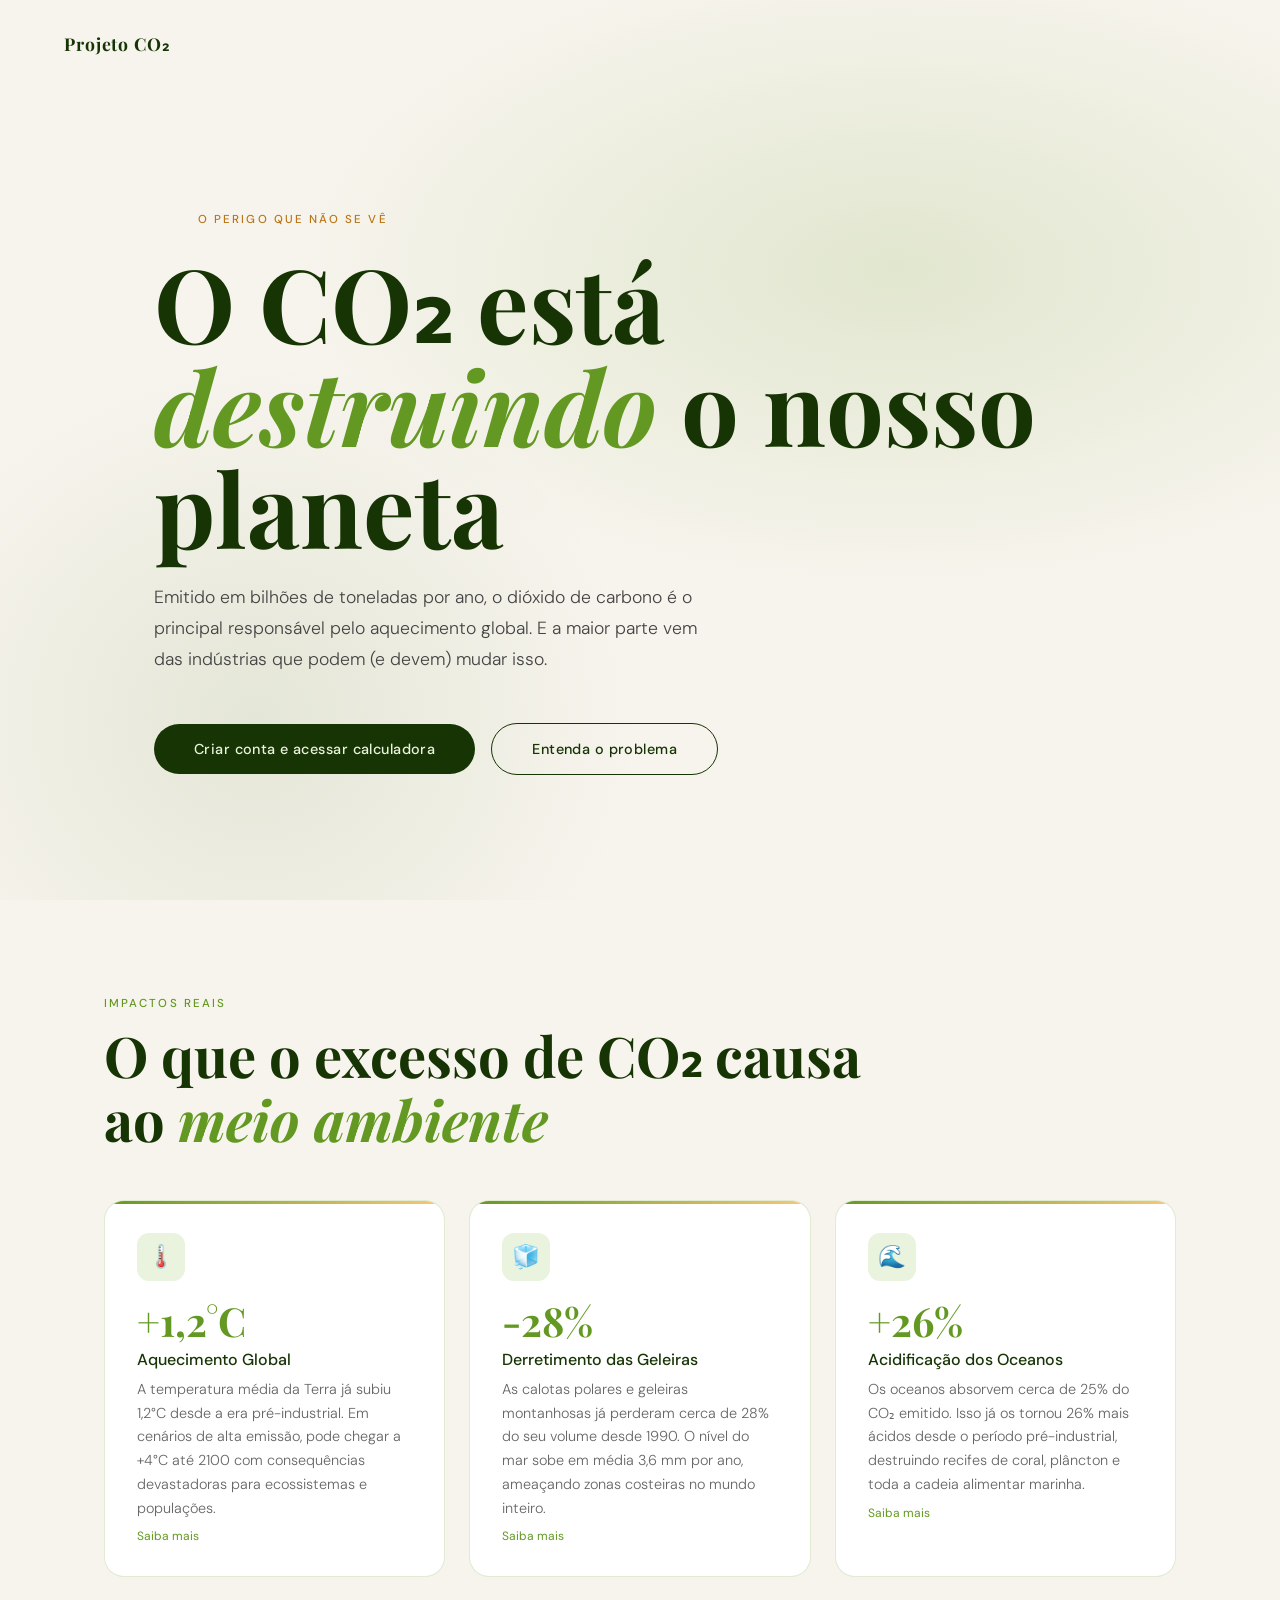
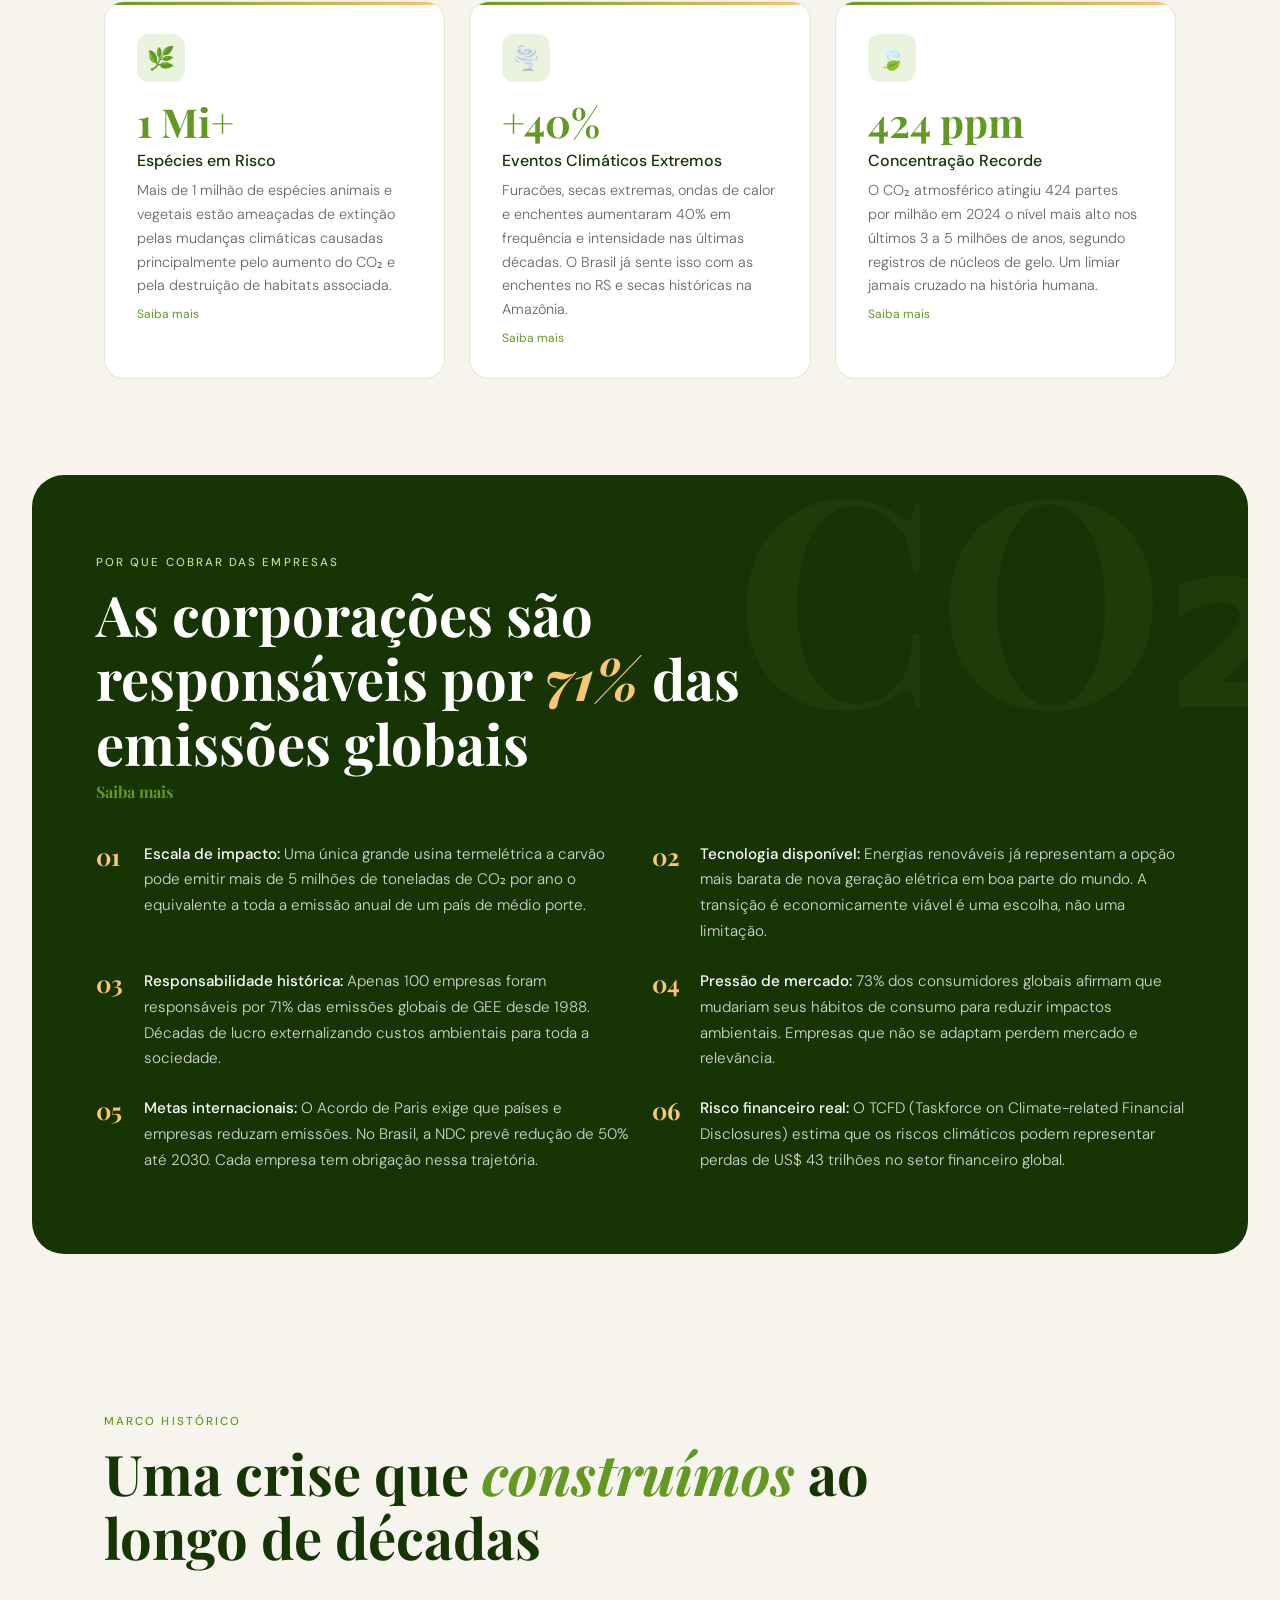
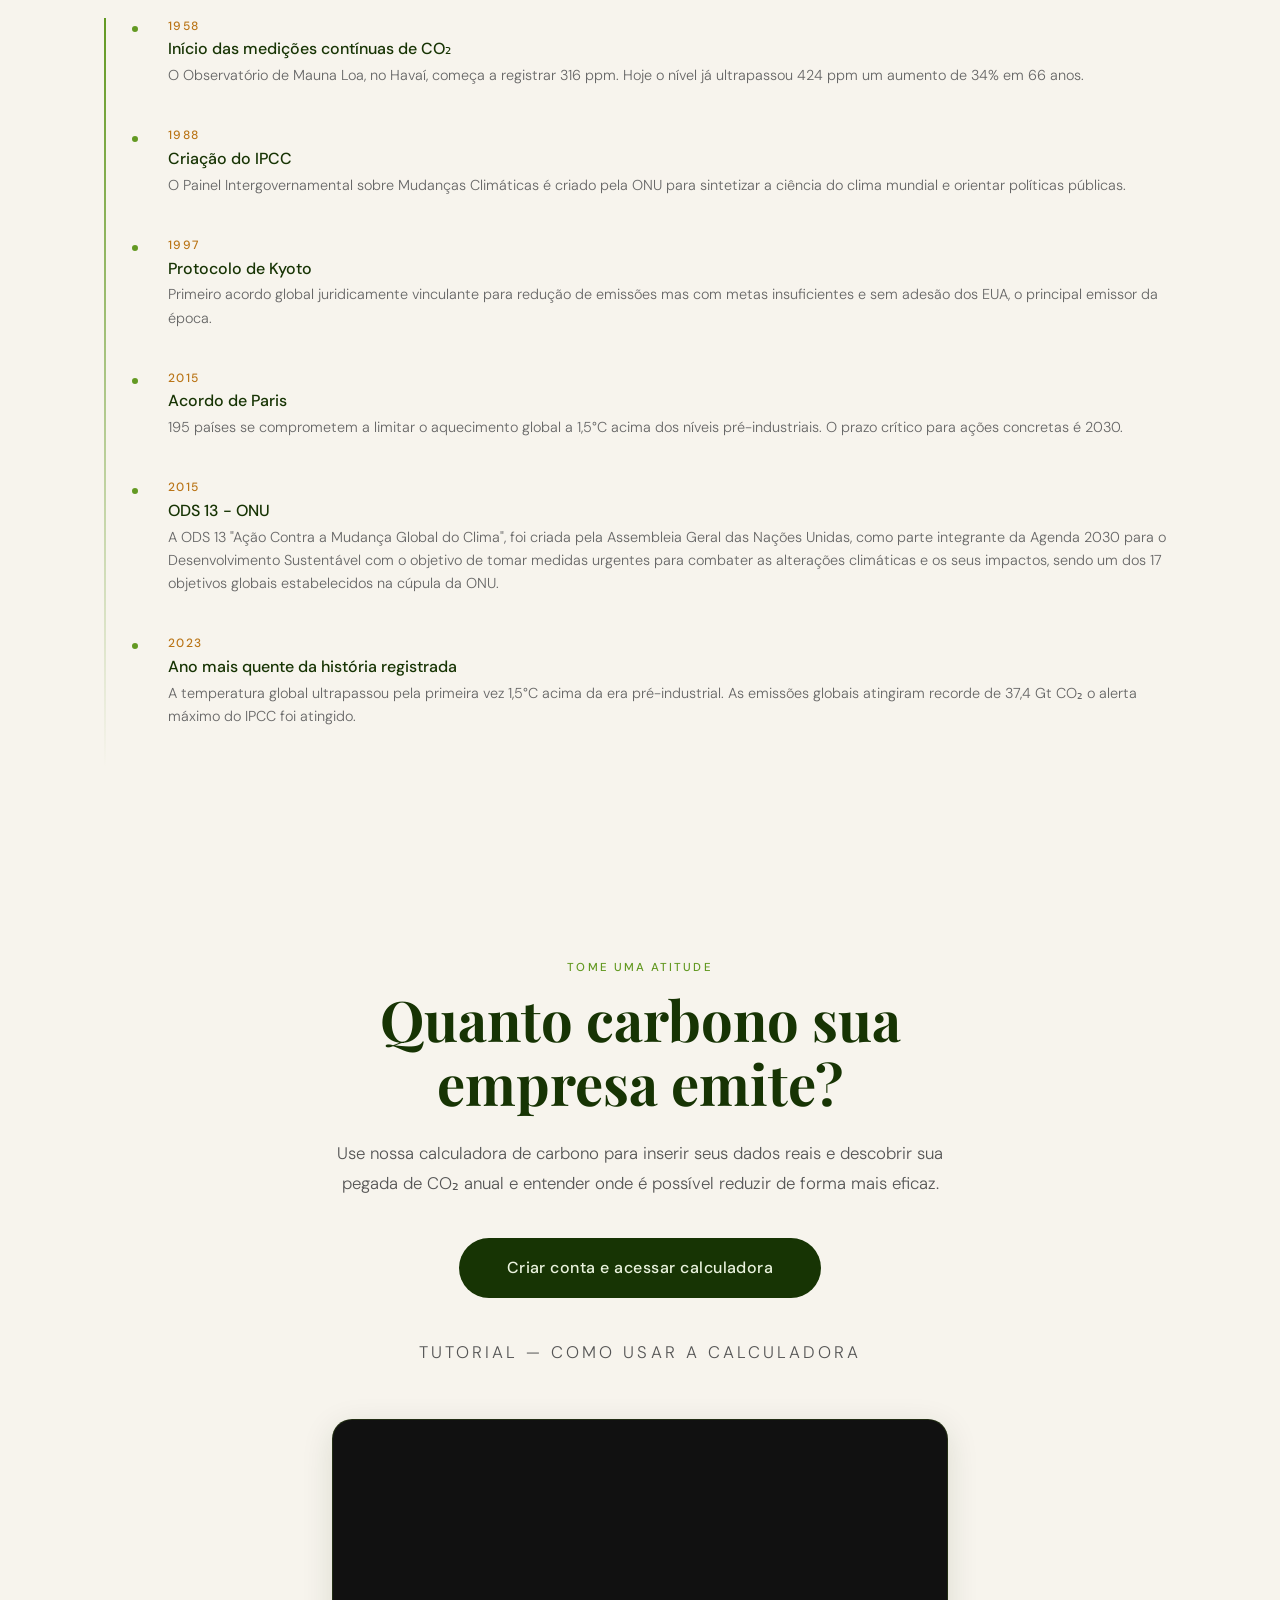
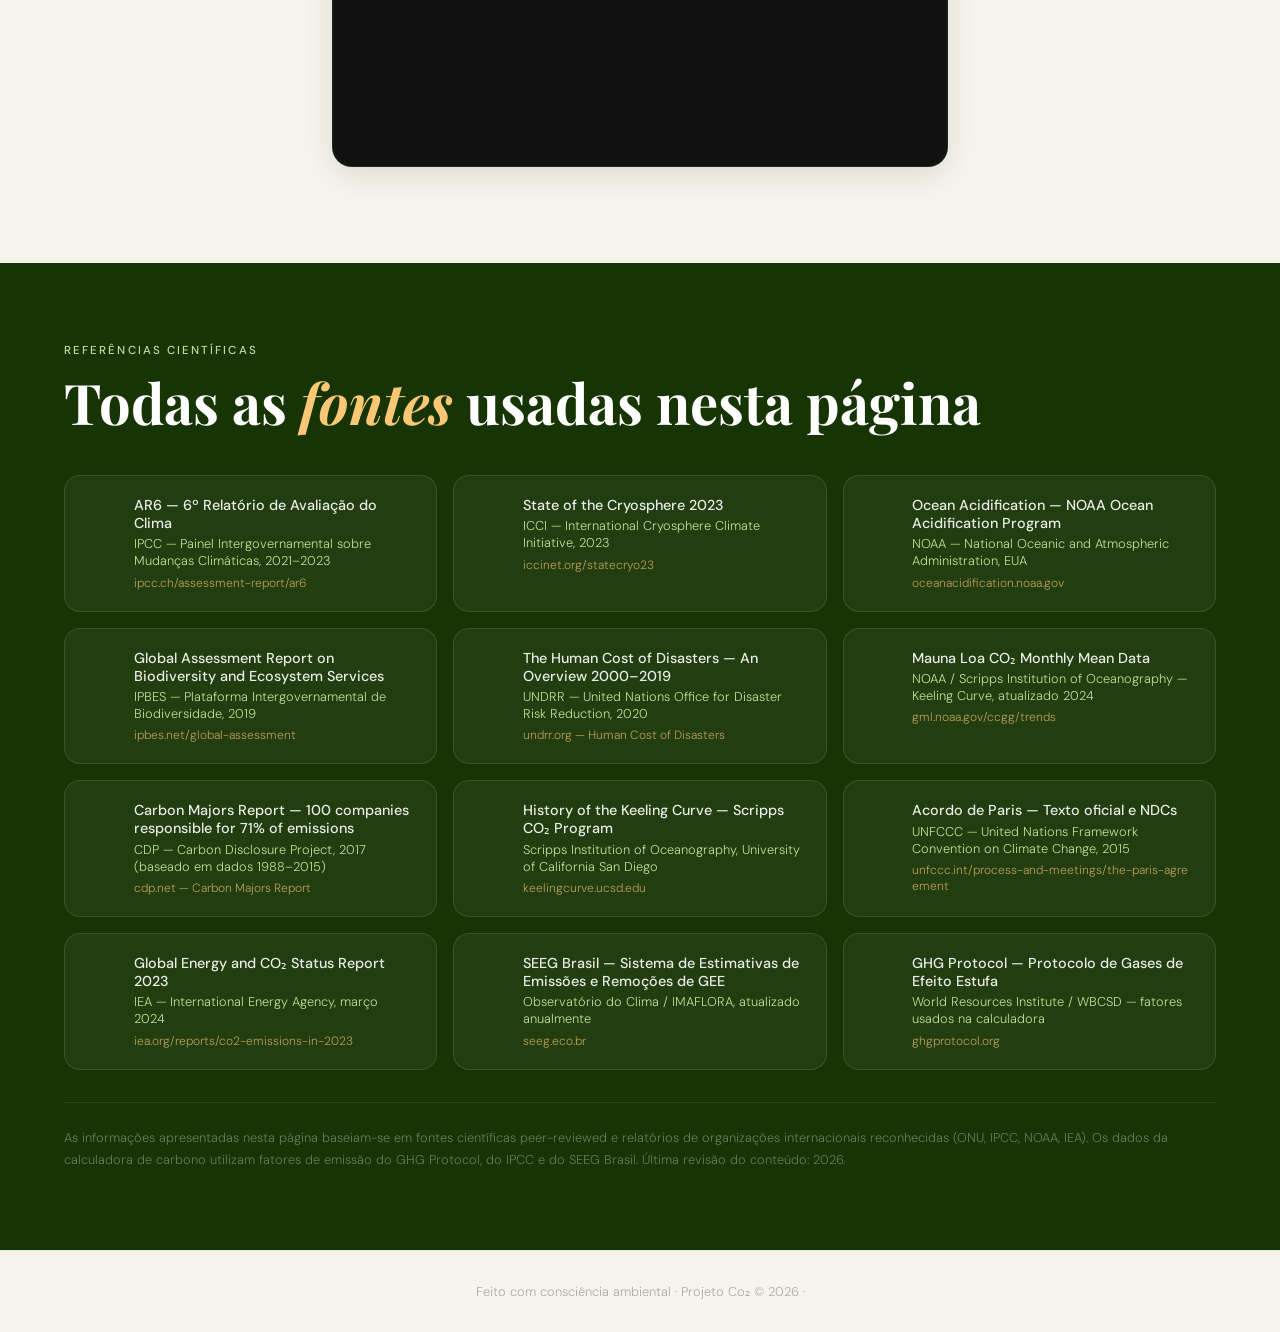
==== commit eabbdc44: "Add files via upload" ====
--- a/index.html
+++ b/index.html
@@ -17,7 +17,6 @@
     <!-- //titulo + tag ambiental -->
     <nav>
       <div class="logo">Projeto CO₂</div>
-      <span class="nav-tag">Consciência Ambiental</span>
     </nav>
 
     <!-- //texto chamativo -->
@@ -34,18 +33,6 @@
         <a href="#impacto" class="btn-outline">Entenda o problema</a>
       </div>
     </div>
-
-    <!-- <div class="hero-stat">
-      <div class="stat-number">37Gt</div>
-    </div> -->
-    <!-- descartado no nomento -->
-    <!-- <div class="hero-bottom">
-      <div class="scroll-hint">
-        <span class="scroll-line"></span>
-        Role para saber mais
-      </div>
-      <span style="font-size:0.8rem;color:#aaa;">37,4 Gt CO₂ emitidas em 2023 — IEA, 2024</span>
-    </div> -->
   </div>
 
   <!-- Impactos reais  -->
@@ -53,52 +40,49 @@
     <div class="section-label">Impactos reais</div>
     <h2 class="section-title">O que o excesso de CO₂ causa ao <em>meio ambiente</em></h2>
 
-    <!-- cards de impacto
-      vai ser usados alguns emojis e corrigidos no css -->
     <div class="impact-grid">
-      <!-- temperatura -->
       <div class="impact-card">
         <div class="card-icon">🌡️</div>
-        <div class="card-num">+1,2°C <a class="src-ref" href="#fontes">fonte</a></div>
+        <div class="card-num">+1,2°C</div>
         <div class="card-title">Aquecimento Global</div>
-        <p class="card-desc">A temperatura média da Terra já subiu 1,2°C desde a era pré-industrial. Em cenários de alta emissão, pode chegar a +4°C até 2100 — com consequências devastadoras para ecossistemas e populações.</p>
-      </div>
-<!-- derretimentos de geleiras -->
+        <p class="card-desc">A temperatura média da Terra já subiu 1,2°C desde a era pré-industrial. Em cenários de alta emissão, pode chegar a +4°C até 2100 com consequências devastadoras para ecossistemas e populações.</p>
+        <a class="src-ref" href="#fontes">Saiba mais</a>
+      </div>
       <div class="impact-card">
         <div class="card-icon">🧊</div>
-        <div class="card-num">-28% <a class="src-ref" href="#fontes">fonte</a></div>
+        <div class="card-num">-28%</div>
         <div class="card-title">Derretimento das Geleiras</div>
         <p class="card-desc">As calotas polares e geleiras montanhosas já perderam cerca de 28% do seu volume desde 1990. O nível do mar sobe em média 3,6 mm por ano, ameaçando zonas costeiras no mundo inteiro.</p>
-      </div>
-<!-- Acidificação dos Oceanos -->
+        <a class="src-ref" href="#fontes">Saiba mais</a>
+      </div>
       <div class="impact-card">
         <div class="card-icon">🌊</div>
-        <div class="card-num">+26% <a class="src-ref" href="#fontes">fonte</a></div>
+        <div class="card-num">+26%</div>
         <div class="card-title">Acidificação dos Oceanos</div>
         <p class="card-desc">Os oceanos absorvem cerca de 25% do CO₂ emitido. Isso já os tornou 26% mais ácidos desde o período pré-industrial, destruindo recifes de coral, plâncton e toda a cadeia alimentar marinha.</p>
-      </div>
-<!-- Espécies em Risco -->
+        <a class="src-ref" href="#fontes">Saiba mais</a>
+      </div>
       <div class="impact-card">
         <div class="card-icon">🌿</div>
-        <div class="card-num">1 Mi+ <a class="src-ref" href="#fontes">fonte</a></div>
+        <div class="card-num">1 Mi+</div>
         <div class="card-title">Espécies em Risco</div>
         <p class="card-desc">Mais de 1 milhão de espécies animais e vegetais estão ameaçadas de extinção pelas mudanças climáticas causadas principalmente pelo aumento do CO₂ e pela destruição de habitats associada.</p>
-      </div>
-<!-- Eventos Climáticos Extremos -->
+        <a class="src-ref" href="#fontes">Saiba mais</a>
+      </div>
       <div class="impact-card">
         <div class="card-icon">🌪️</div>
-        <div class="card-num">+40% <a class="src-ref" href="#fontes">fonte</a></div>
+        <div class="card-num">+40%</div>
         <div class="card-title">Eventos Climáticos Extremos</div>
         <p class="card-desc">Furacões, secas extremas, ondas de calor e enchentes aumentaram 40% em frequência e intensidade nas últimas décadas. O Brasil já sente isso com as enchentes no RS e secas históricas na Amazônia.</p>
-      </div>
-<!-- Concentração Recorde -->
+        <a class="src-ref" href="#fontes">Saiba mais</a>
+      </div>
       <div class="impact-card">
         <div class="card-icon">🍃</div>
-        <div class="card-num">424 ppm <a class="src-ref" href="#fontes">fonte</a></div>
+        <div class="card-num">424 ppm</div>
         <div class="card-title">Concentração Recorde</div>
-        <p class="card-desc">O CO₂ atmosférico atingiu 424 partes por milhão em 2024 — o nível mais alto nos últimos 3 a 5 milhões de anos, segundo registros de núcleos de gelo. Um limiar jamais cruzado na história humana.</p>
-      </div>
-
+        <p class="card-desc">O CO₂ atmosférico atingiu 424 partes por milhão em 2024 o nível mais alto nos últimos 3 a 5 milhões de anos, segundo registros de núcleos de gelo. Um limiar jamais cruzado na história humana.</p>
+        <a class="src-ref" href="#fontes">Saiba mais</a>
+      </div>
     </div>
   </section>
 
@@ -106,16 +90,16 @@
   <div style="padding:0 0 4rem;">
     <div class="companies-section">
       <div class="section-label">Por que cobrar das empresas</div>
-      <h2 class="section-title">As corporações são responsáveis por <em>71%</em> das emissões globais <a class="src-ref" href="#fontes" style="font-size:1rem;">fonte</a></h2>
-<!-- motivos para cobrar das empresas -->
+      <h2 class="section-title">As corporações são responsáveis por <em>71%</em> das emissões globais <a class="src-ref" href="#fontes" style="font-size:1rem;">Saiba mais</a></h2>
+
       <ul class="reasons-list">
         <li class="reason-item">
           <span class="reason-num">01</span>
-          <p class="reason-text"><strong>Escala de impacto:</strong> Uma única grande usina termelétrica a carvão pode emitir mais de 5 milhões de toneladas de CO₂ por ano — o equivalente a toda a emissão anual de um país de médio porte.</p>
+          <p class="reason-text"><strong>Escala de impacto:</strong> Uma única grande usina termelétrica a carvão pode emitir mais de 5 milhões de toneladas de CO₂ por ano o equivalente a toda a emissão anual de um país de médio porte.</p>
         </li>
         <li class="reason-item">
           <span class="reason-num">02</span>
-          <p class="reason-text"><strong>Tecnologia disponível:</strong> Energias renováveis já representam a opção mais barata de nova geração elétrica em boa parte do mundo. A transição é economicamente viável — é uma escolha, não uma limitação.</p>
+          <p class="reason-text"><strong>Tecnologia disponível:</strong> Energias renováveis já representam a opção mais barata de nova geração elétrica em boa parte do mundo. A transição é economicamente viável é uma escolha, não uma limitação.</p>
         </li>
         <li class="reason-item">
           <span class="reason-num">03</span>
@@ -146,7 +130,7 @@
       <div class="timeline-item">
         <div class="timeline-year">1958</div>
         <div class="timeline-event">Início das medições contínuas de CO₂</div>
-        <p class="timeline-detail">O Observatório de Mauna Loa, no Havaí, começa a registrar 316 ppm. Hoje o nível já ultrapassou 424 ppm — um aumento de 34% em 66 anos.</p>
+        <p class="timeline-detail">O Observatório de Mauna Loa, no Havaí, começa a registrar 316 ppm. Hoje o nível já ultrapassou 424 ppm um aumento de 34% em 66 anos.</p>
       </div>
       <div class="timeline-item">
         <div class="timeline-year">1988</div>
@@ -156,14 +140,14 @@
       <div class="timeline-item">
         <div class="timeline-year">1997</div>
         <div class="timeline-event">Protocolo de Kyoto</div>
-        <p class="timeline-detail">Primeiro acordo global juridicamente vinculante para redução de emissões — mas com metas insuficientes e sem adesão dos EUA, o principal emissor da época.</p>
+        <p class="timeline-detail">Primeiro acordo global juridicamente vinculante para redução de emissões mas com metas insuficientes e sem adesão dos EUA, o principal emissor da época.</p>
       </div>
       <div class="timeline-item">
         <div class="timeline-year">2015</div>
         <div class="timeline-event">Acordo de Paris</div>
         <p class="timeline-detail">195 países se comprometem a limitar o aquecimento global a 1,5°C acima dos níveis pré-industriais. O prazo crítico para ações concretas é 2030.</p>
       </div>
-        <div class="timeline-item">
+      <div class="timeline-item">
         <div class="timeline-year">2015</div>
         <div class="timeline-event">ODS 13 - ONU</div>
         <p class="timeline-detail">A ODS 13 "Ação Contra a Mudança Global do Clima", foi criada pela Assembleia Geral das Nações Unidas, como parte integrante da Agenda 2030 para o Desenvolvimento Sustentável com o objetivo de tomar medidas urgentes para combater as alterações climáticas e os seus impactos, sendo um dos 17 objetivos globais estabelecidos na cúpula da ONU.</p>
@@ -171,20 +155,39 @@
       <div class="timeline-item">
         <div class="timeline-year">2023</div>
         <div class="timeline-event">Ano mais quente da história registrada</div>
-        <p class="timeline-detail">A temperatura global ultrapassou pela primeira vez 1,5°C acima da era pré-industrial. As emissões globais atingiram recorde de 37,4 Gt CO₂ — o alerta máximo do IPCC foi atingido.</p>
+        <p class="timeline-detail">A temperatura global ultrapassou pela primeira vez 1,5°C acima da era pré-industrial. As emissões globais atingiram recorde de 37,4 Gt CO₂ o alerta máximo do IPCC foi atingido.</p>
       </div>
     </div>
   </section>
 
-  <!-- conclusão-->
+  <!-- CTA + Vídeo Tutorial -->
   <div class="cta-section">
     <div class="section-label">Tome uma atitude</div>
     <h2 class="section-title">Quanto carbono sua empresa emite?</h2>
     <p>Use nossa calculadora de carbono para inserir seus dados reais e descobrir sua pegada de CO₂ anual e entender onde é possível reduzir de forma mais eficaz.</p>
     <a href="login.html" class="btn-primary" style="font-size:1rem;padding:1.2rem 3rem;">Criar conta e acessar calculadora</a>
-  </div>
-
-  <!-- fontes e referencias cientificas usadas para o texto-->
+
+
+<!-- //video tutorial -->
+<div class="tutorial-video-wrapper">
+  <div class="tutorial-video-label">
+    <p class="tutorial-desc">Tutorial — como usar a calculadora</p>
+  </div>
+
+  <div class="video-container">
+    <iframe
+      src="https://www.youtube.com/embed/Hc7URUvA5_8"
+      title="Tutorial — Como usar a calculadora de carbono do Projeto CO₂"
+      frameborder="0"
+      allow="accelerometer; autoplay; clipboard-write; encrypted-media; gyroscope; picture-in-picture; web-share"
+      allowfullscreen
+    ></iframe>
+  </div>
+</div>
+
+  </div>
+
+  <!-- fontes e referencias cientificas -->
   <div id="fontes" class="sources-section">
     <div style="max-width:1200px;margin:0 auto;">
       <div class="section-label">Referências científicas</div>
@@ -300,22 +303,20 @@
           </div>
         </div>
 
-      </div><!-- fim da tela -->
+      </div>
 
       <p class="sources-disclaimer">
         As informações apresentadas nesta página baseiam-se em fontes científicas peer-reviewed e relatórios de organizações internacionais reconhecidas (ONU, IPCC, NOAA, IEA).
         Os dados da calculadora de carbono utilizam fatores de emissão do GHG Protocol, do IPCC e do SEEG Brasil.
-        Última revisão do conteúdo: 2024.
+        Última revisão do conteúdo: 2026.
       </p>
     </div>
   </div>
 
-  <!-- Footer de final de página com direitos autorais e link para fontes científicas -->
   <footer>
     Feito com consciência ambiental &middot; Projeto Co₂ &copy; 2026 &middot;
-    <a href="#fontes" style="color:var(--green-soft);text-decoration:none;">Ver fontes científicas</a>
   </footer>
-<!-- JavaScript para animação de partículas no fundo -->
+
   <script src="js/paticles.js"></script>
 </body>
 </html>
--- a/css/style_index.css
+++ b/css/style_index.css
@@ -56,11 +56,12 @@
   position: relative; z-index: 2; display: flex; flex-direction: column; justify-content: center;
   padding: 2rem 4rem; max-width: 1100px; margin: 0 auto; width: 100%;
 }
+
 .overline {
   font-size: 0.72rem; font-weight: 500; text-transform: uppercase; letter-spacing: 0.18em;
   color: var(--amber); margin-bottom: 1.5rem; display: flex; align-items: center; gap: 0.75rem;
 }
-.overline::before { content: ''; display: block; width: 2rem; height: 1px; background: var(--amber); }
+.overline::before { content: ''; display: block; width: 2rem; height: 1px; background: var(amber); }
 
 h1 {
   font-family: 'Playfair Display', serif;
@@ -128,10 +129,13 @@
 
 /* Número de fonte nos cards relacionados */
 .src-ref {
-  display: inline-block; margin-left: 0.3rem; font-size: 0.7rem; font-weight: 500;
-  color: var(--green-soft); background: var(--green-pale);
-  padding: 0.1rem 0.4rem; border-radius: 4px; vertical-align: super; cursor: default;
-  text-decoration: none;
+  display: block;
+  margin-top: 0.5rem;
+  font-size: 0.75rem;
+  width: fit-content;
+
+  color: var(--green-soft);   /* deixa verde */
+  text-decoration: none;      /* remove sublinhado */
 }
 
 /* Referente as EMPRESAS */
@@ -214,6 +218,58 @@
 footer {
   text-align: center; padding: 2rem; font-size: 0.8rem; color: #aaa;
   border-top: 1px solid rgba(99,153,34,0.15); font-weight: 300;
+}
+
+/* video */
+.tutorial-video-wrapper {
+  margin-top: 2.5rem;
+  width: 100%;
+  max-width: 800px;
+  margin-left: auto;
+  margin-right: auto;
+  display: flex;
+  flex-direction: column;
+  align-items: center;
+  gap: 0.75rem;
+}
+
+/* Label pequena no estilo .section-label do site */
+.tutorial-desc {
+  font-size: 0.72rem;
+  font-weight: 500;
+  text-transform: uppercase;
+  letter-spacing: 0.18em;
+  color: var(--green-soft);
+  margin: 0;
+}
+
+/* Container responsivo do iframe — proporção 16:9 */
+.video-container {
+  position: relative;
+  width: 100%;
+  padding-bottom: 56.25%;
+  height: 0;
+  overflow: hidden;
+  border-radius: 20px;
+  border: 1px solid rgba(99, 153, 34, 0.2);
+  box-shadow: 0 8px 32px rgba(23, 52, 4, 0.12);
+  background: #111;
+  transition: box-shadow 0.3s ease, transform 0.3s ease;
+}
+
+.video-container:hover {
+  box-shadow: 0 16px 48px rgba(23, 52, 4, 0.2);
+  transform: translateY(-3px);
+}
+
+.video-container iframe {
+  position: absolute;
+  top: 0;
+  left: 0;
+  width: 100%;
+  height: 100%;
+  border: none;
+  border-radius: 20px;
 }
 
 /*  Responsivo  */
@@ -225,4 +281,4 @@
   .reasons-list { grid-template-columns: 1fr; }
   .sources-section { padding: 3rem 1.5rem; }
   .sources-grid { grid-template-columns: 1fr; }
-}+}
